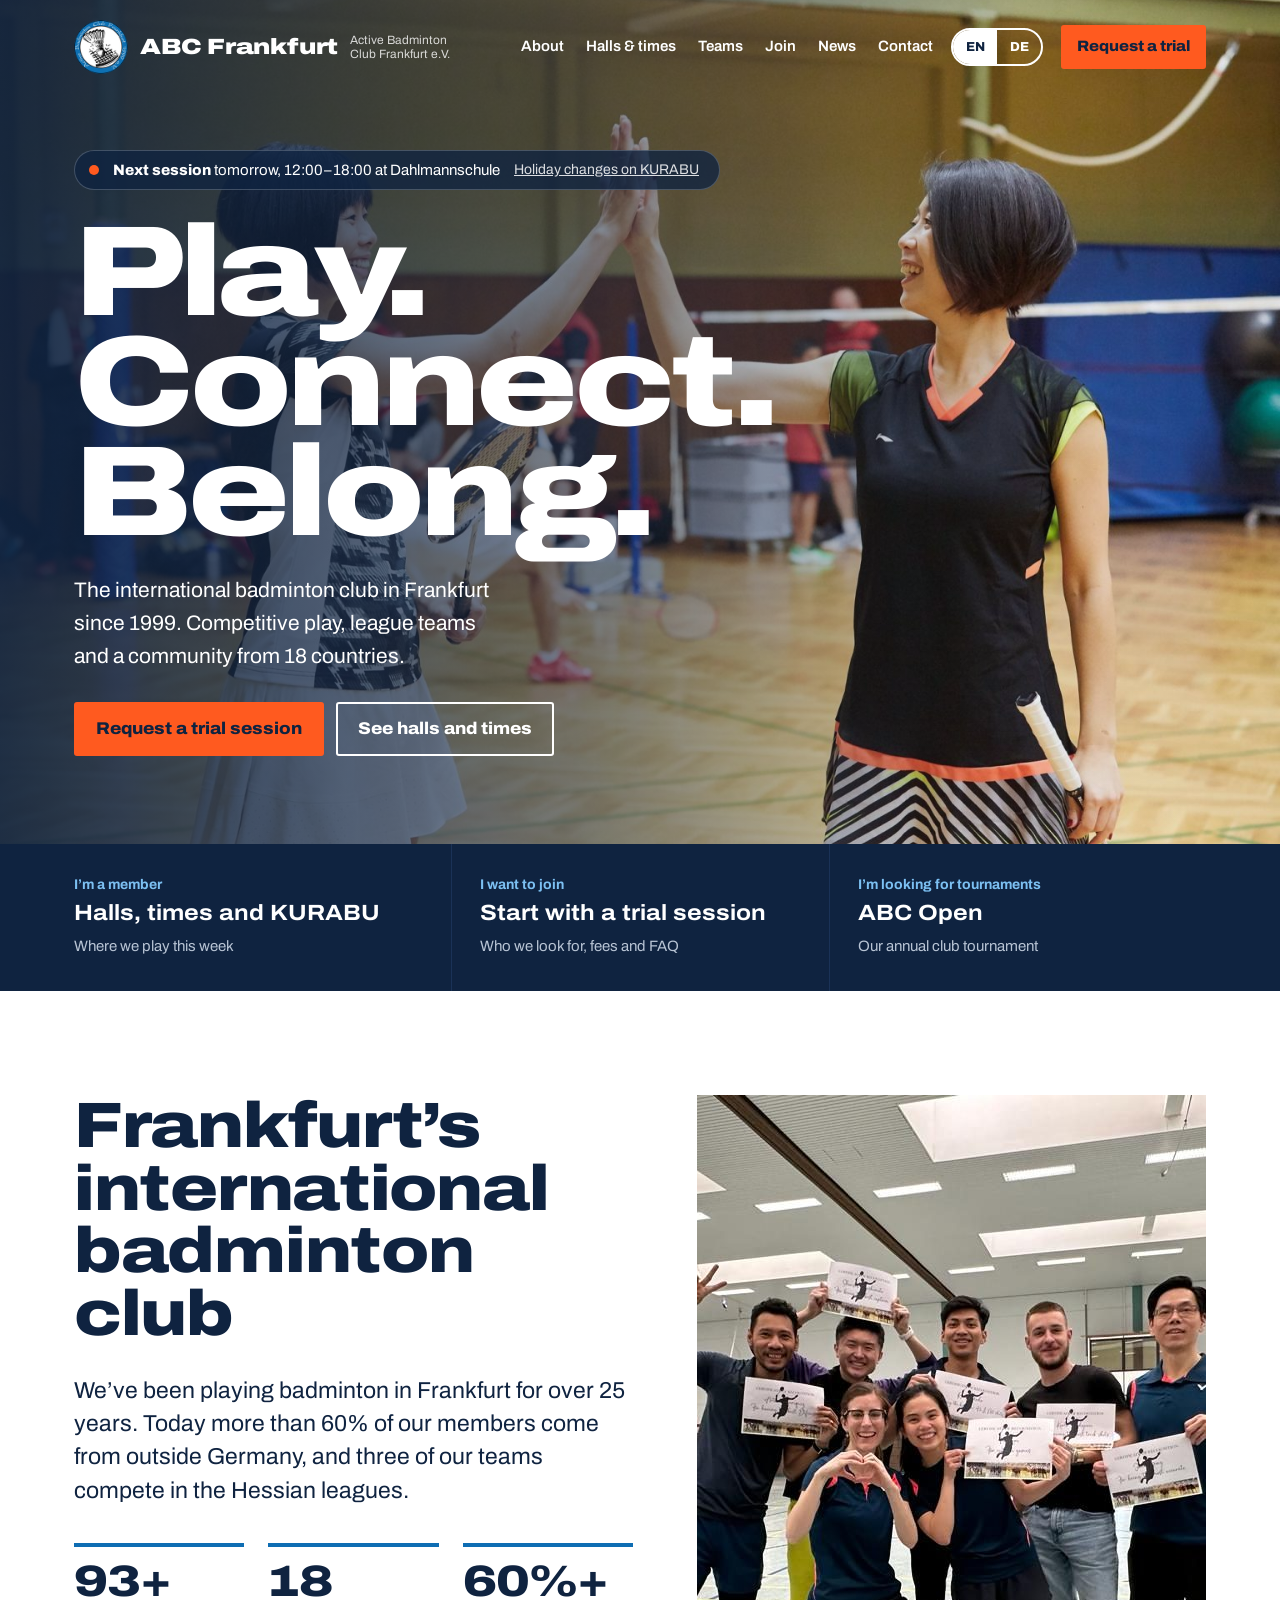
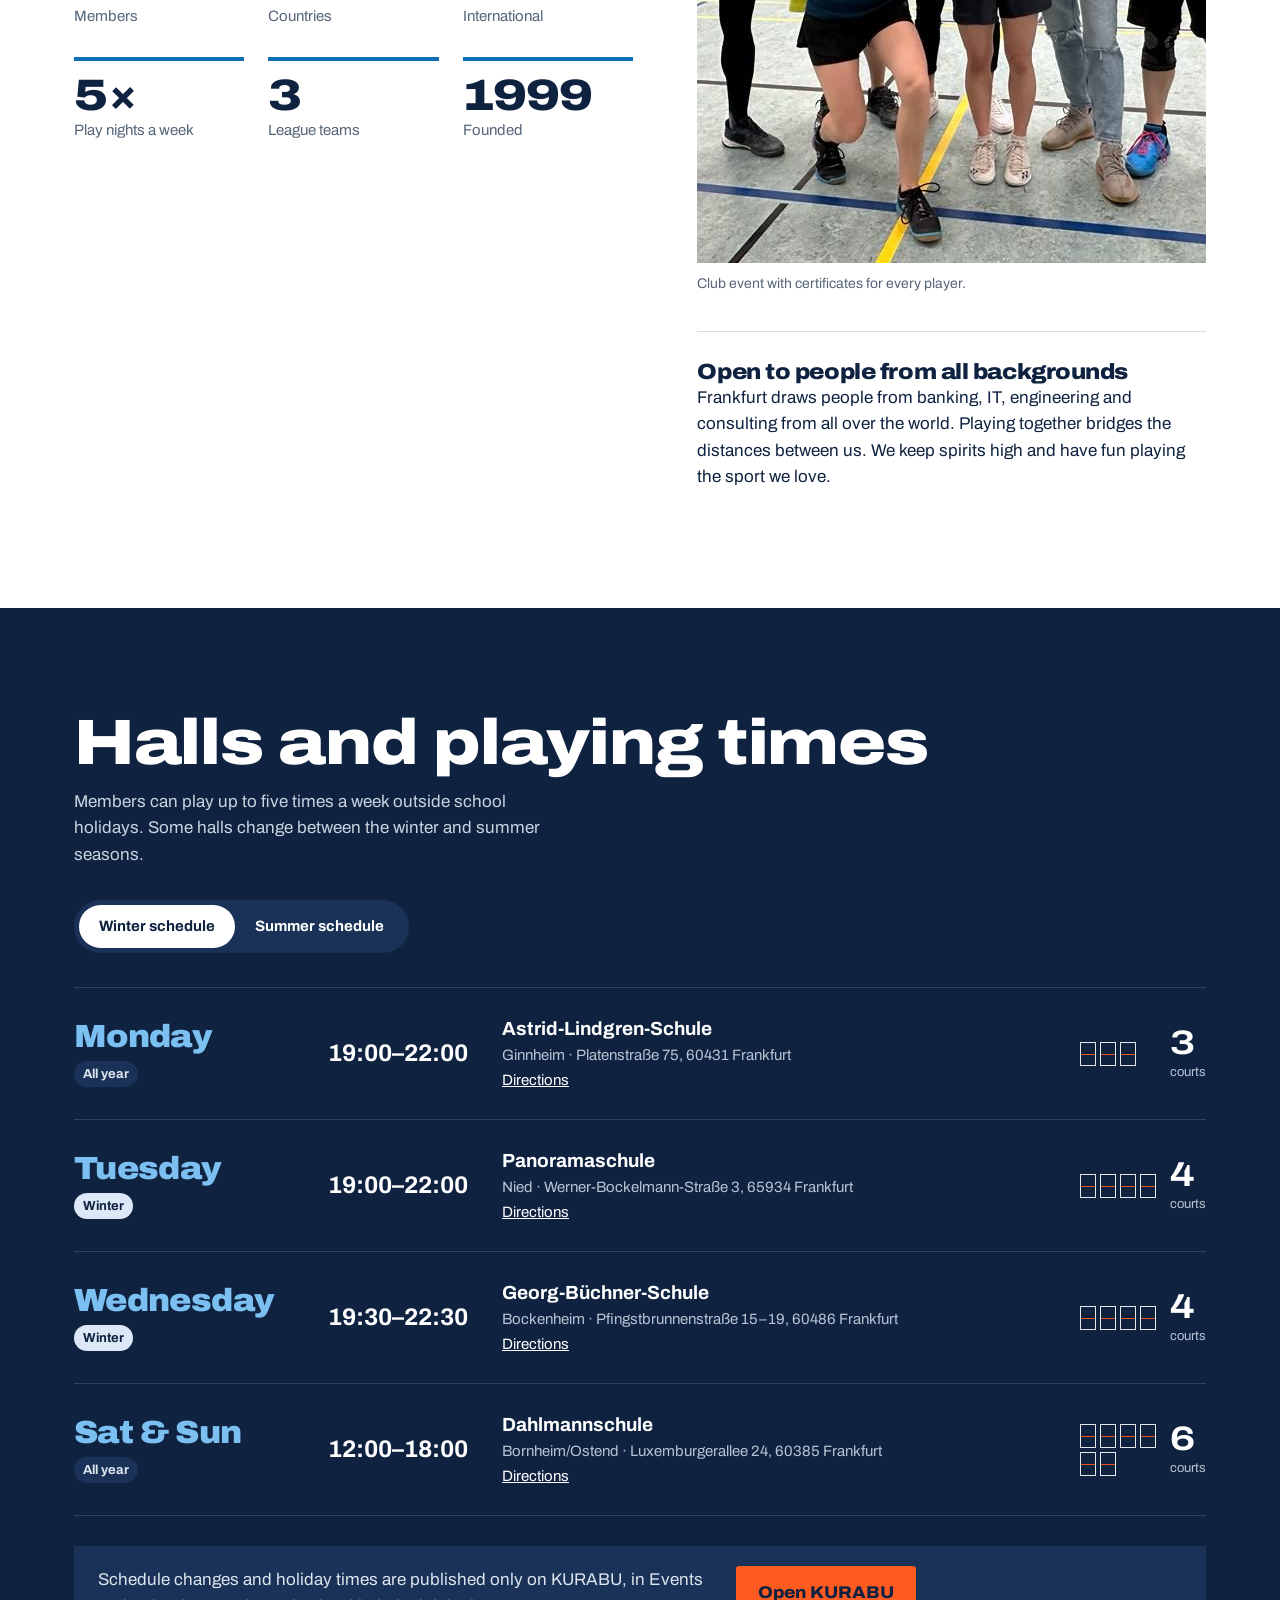
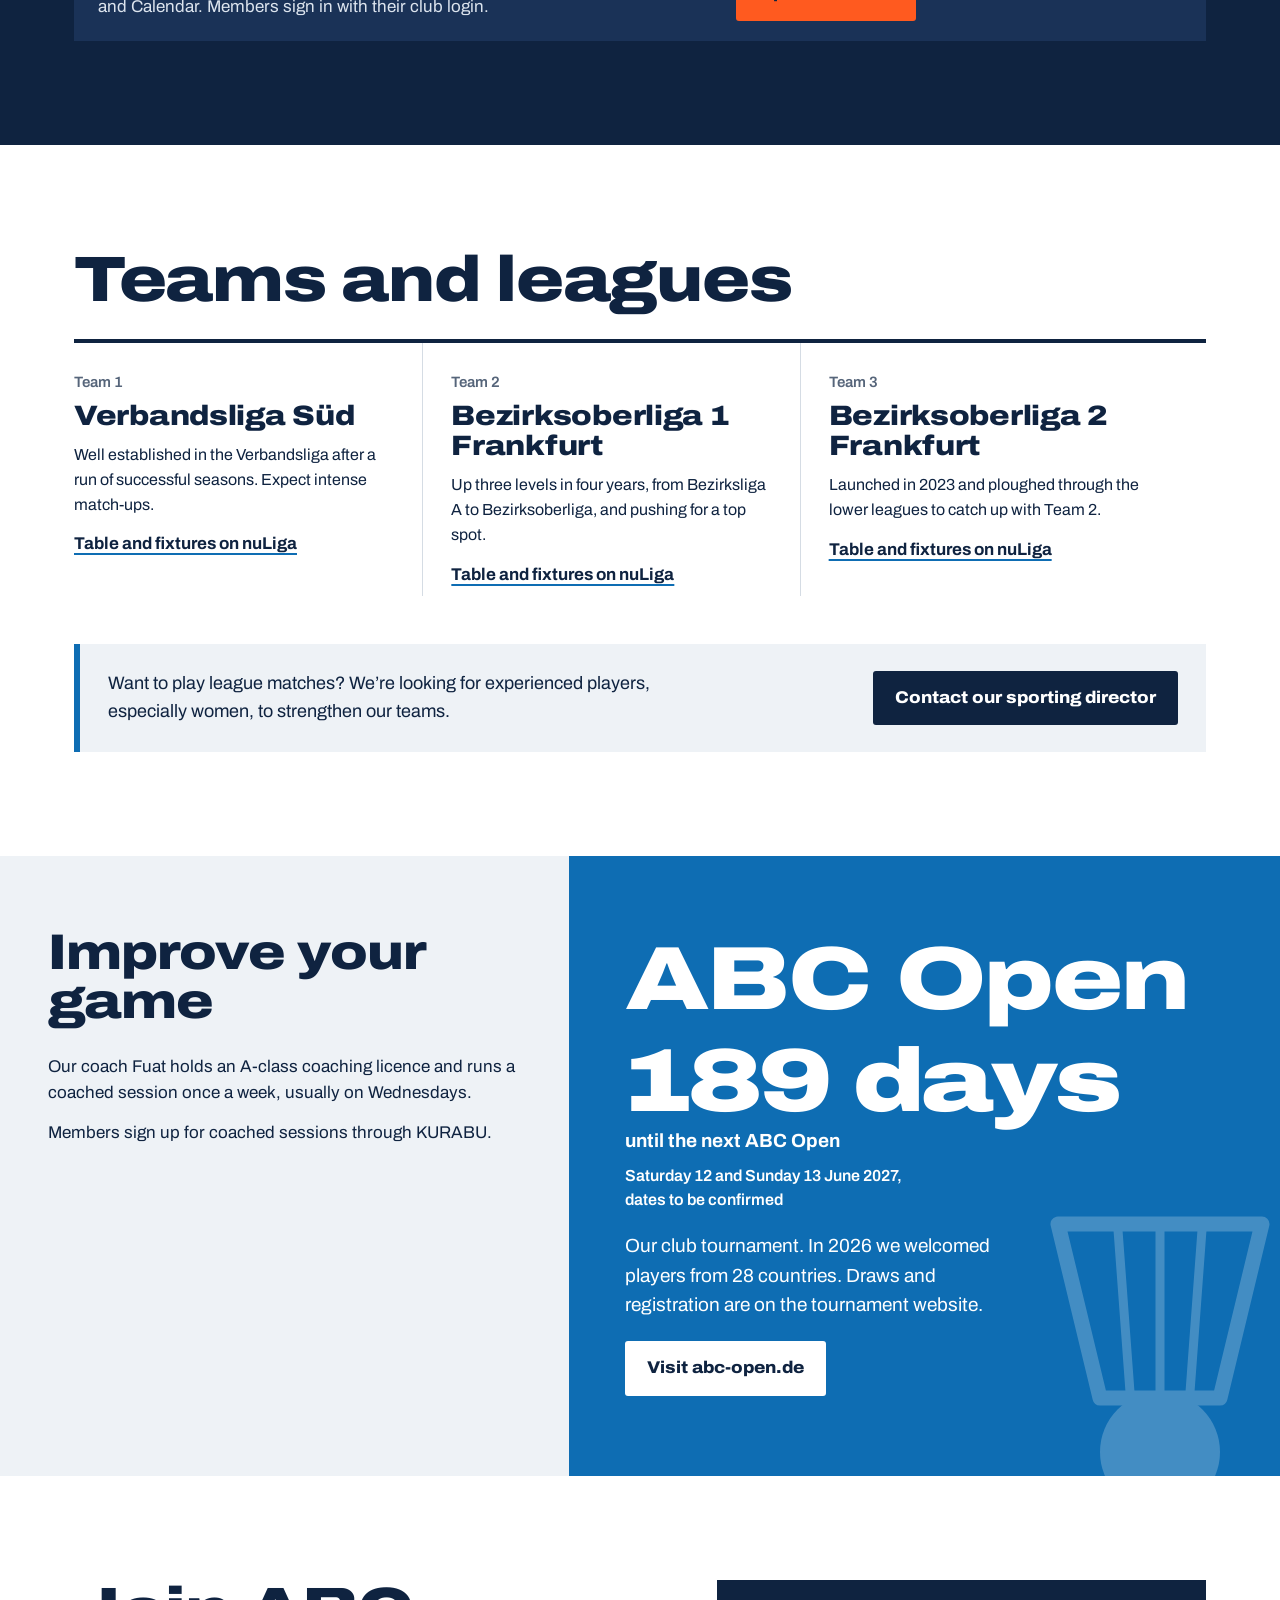
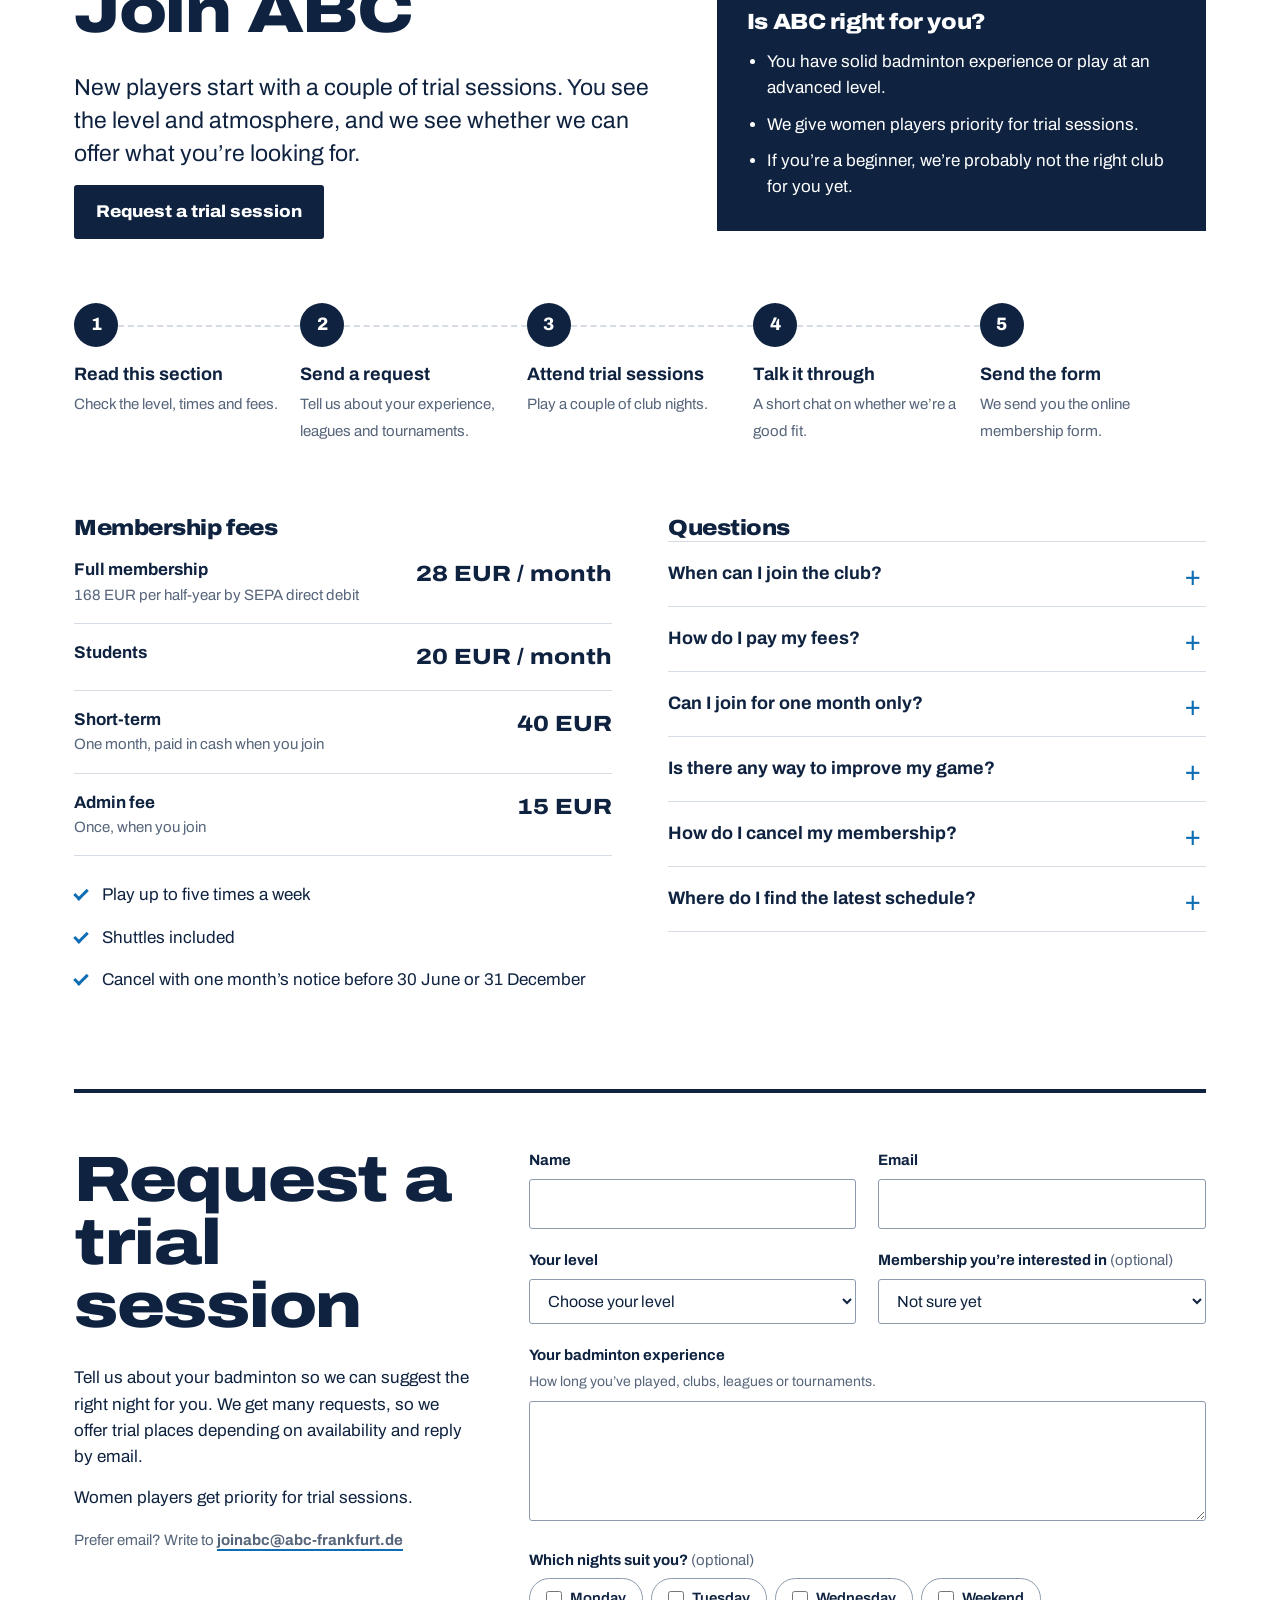
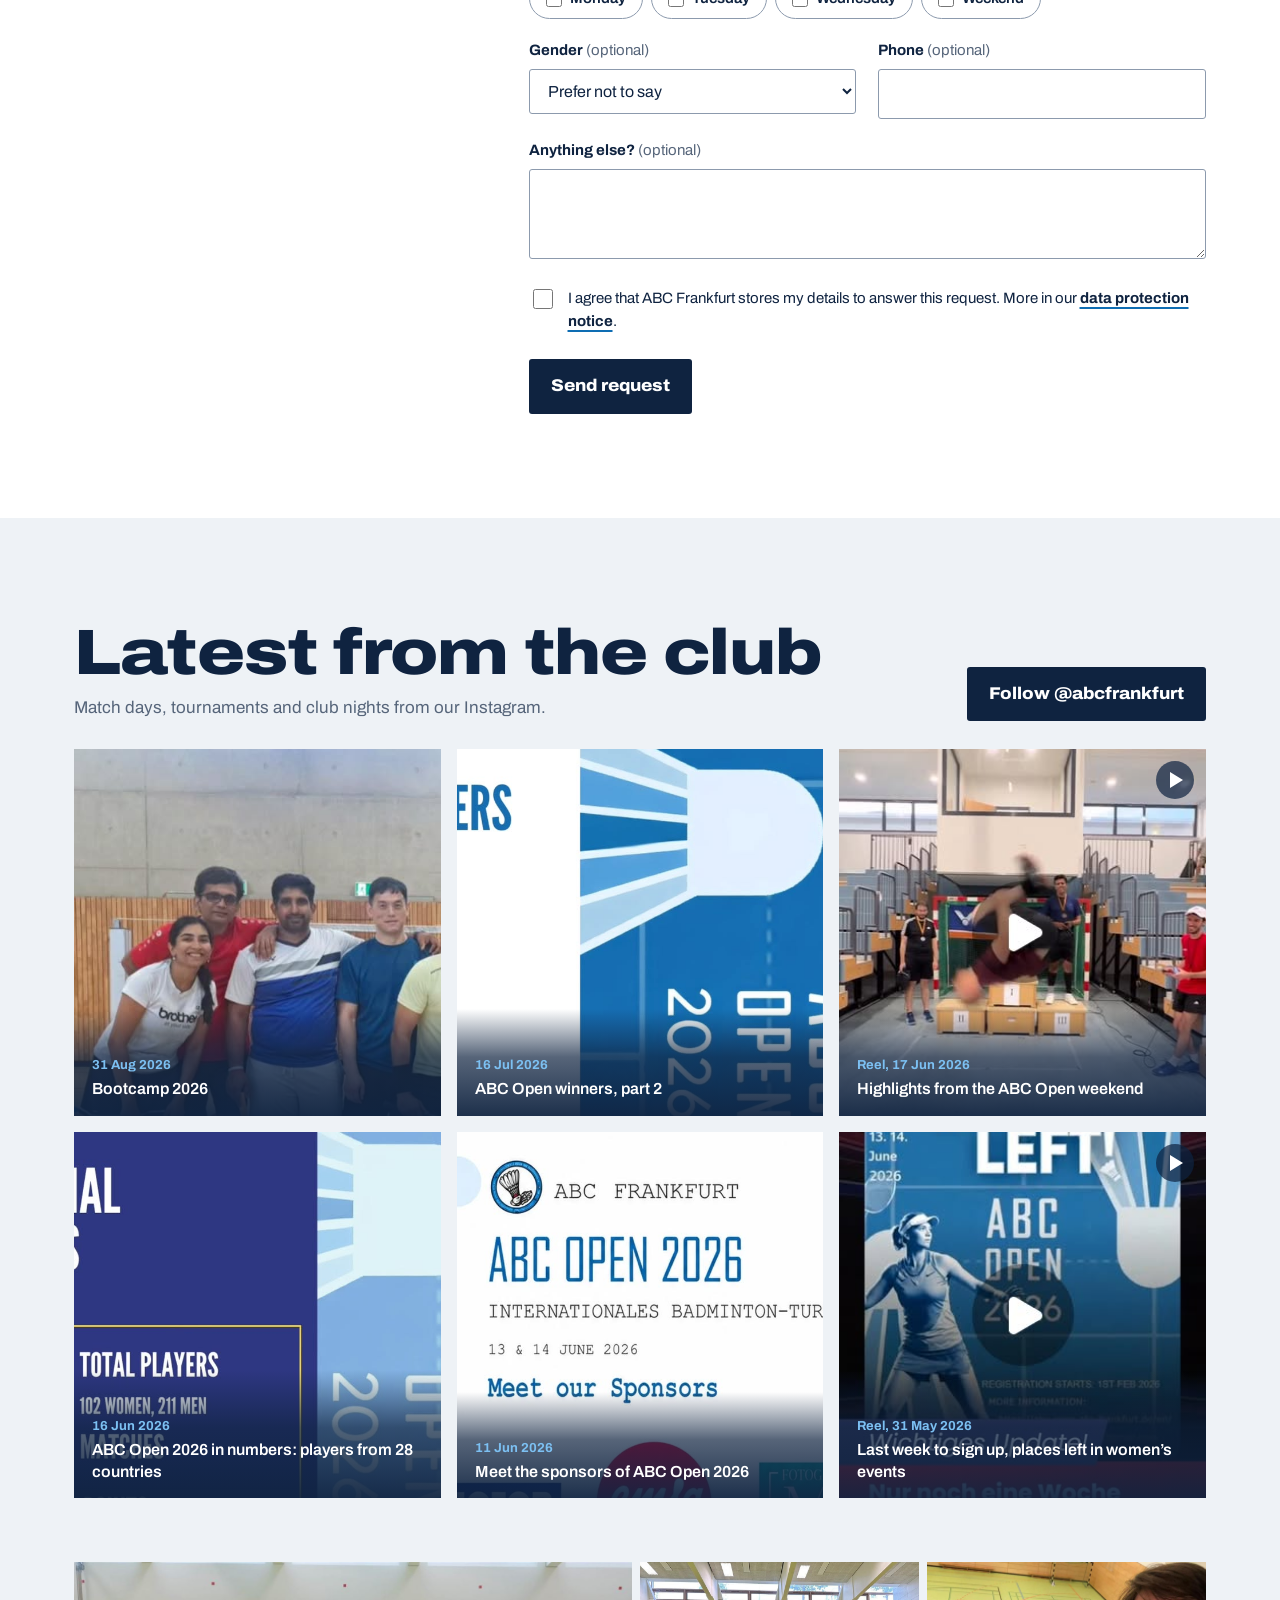
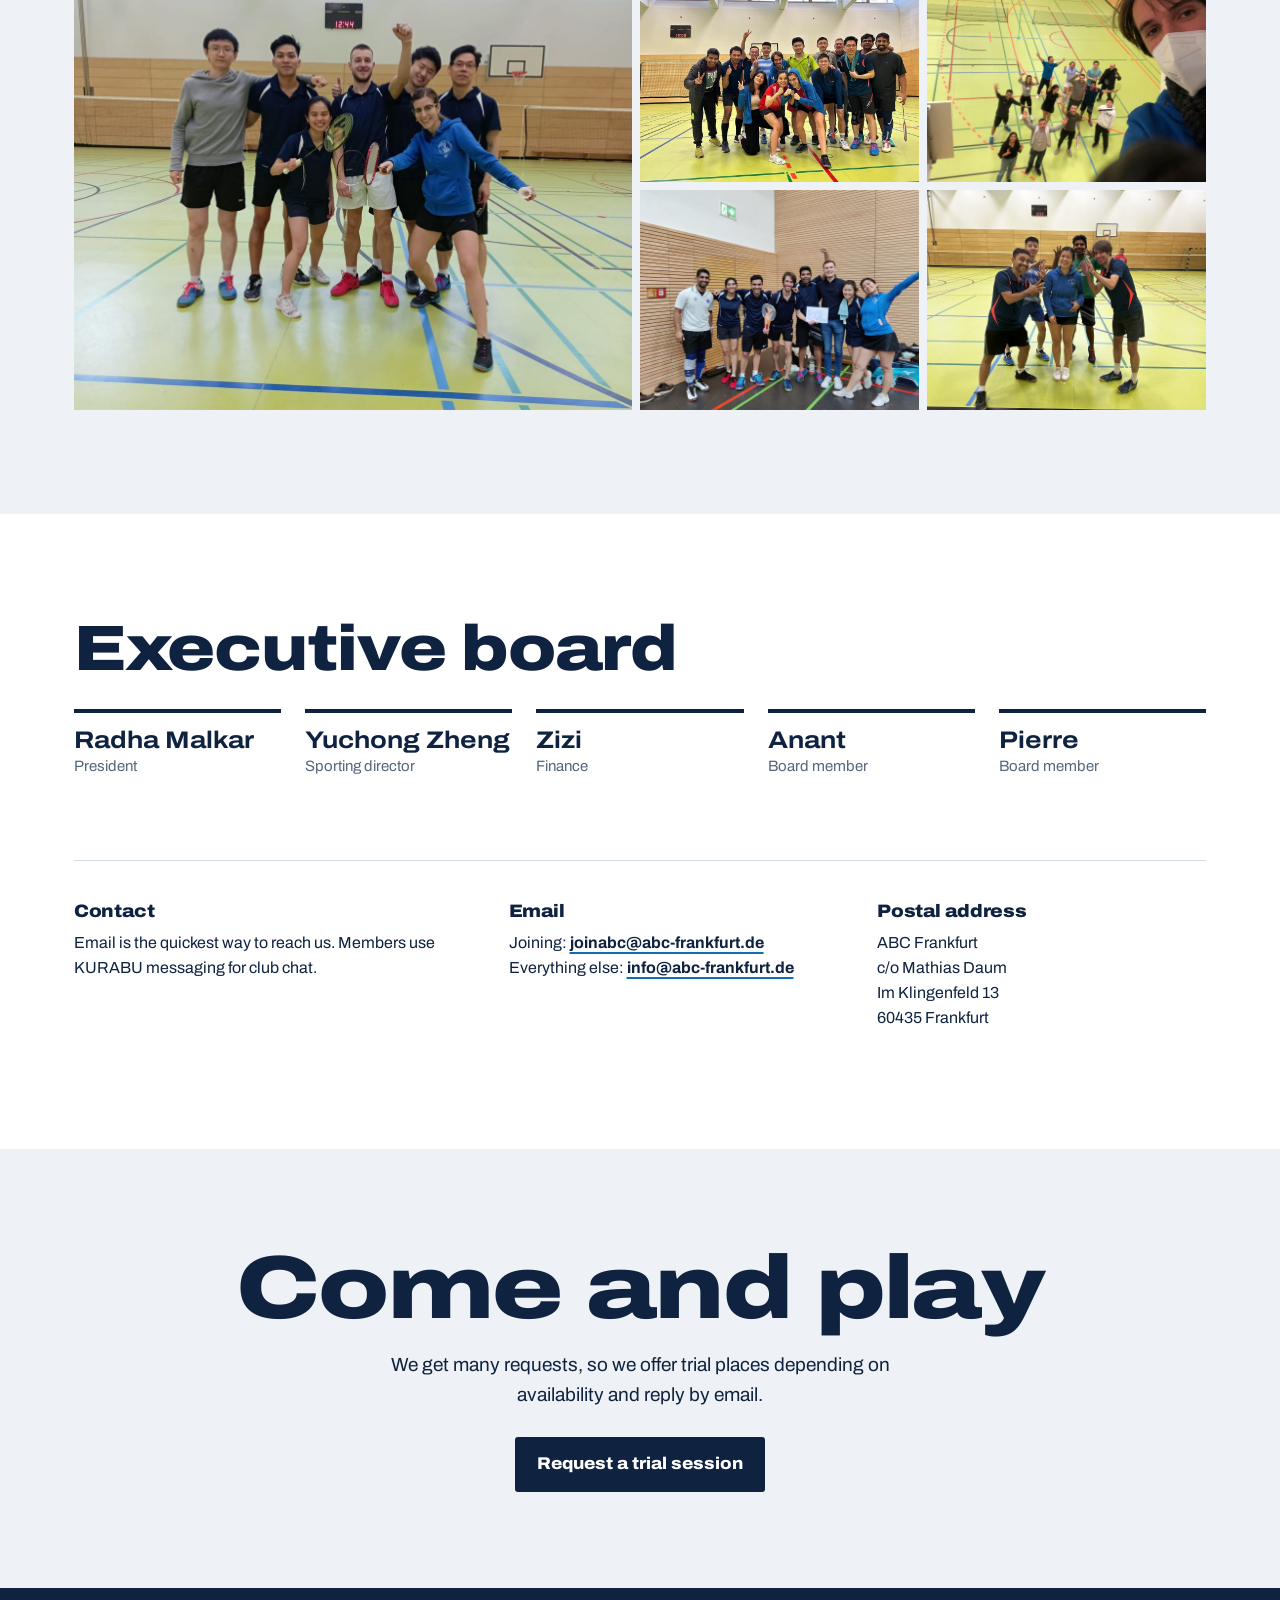
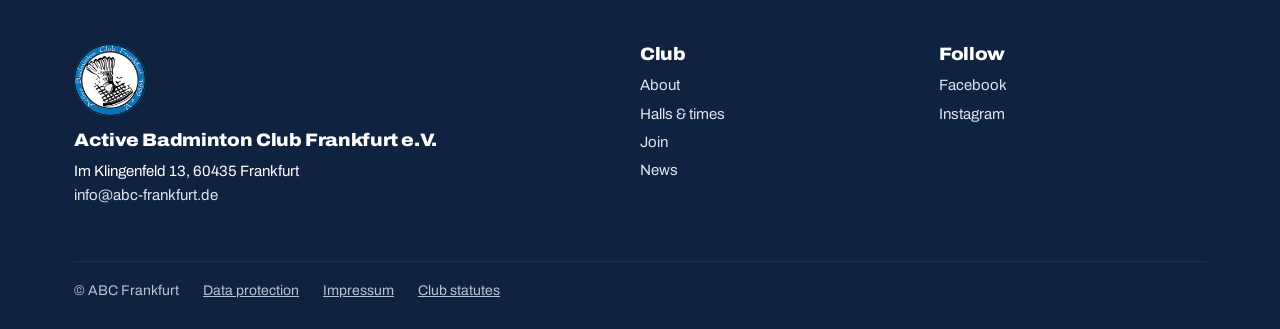
==== site/index.html @ 3655b78b "Add files via upload" ====
<!doctype html>
<html lang="en" data-lang="en">
<head>
<meta charset="utf-8">
<meta name="viewport" content="width=device-width,initial-scale=1">
<title>ABC Frankfurt | International badminton club</title>
<meta name="description" content="ABC Frankfurt is the international badminton club in Frankfurt am Main. Halls and playing times, league teams, trial sessions and membership.">
<link rel="icon" type="image/png" href="img/abc-logo.png">
<link rel="preload" href="fonts/archivo-latin.woff2" as="font" type="font/woff2" crossorigin>
<link rel="stylesheet" href="styles.css">
<script>
/* Set the language before the page draws, so it never flashes in the wrong language */
(function(){var l=null;try{l=new URLSearchParams(location.search).get("lang");}catch(e){}
if(l!=="de"&&l!=="en"){try{l=localStorage.getItem("abc-lang");}catch(e){}}
if(l!=="de"&&l!=="en"){l=(navigator.language||"en").toLowerCase().indexOf("de")===0?"de":"en";}
document.documentElement.setAttribute("data-lang",l);document.documentElement.lang=l;})();
</script>
</head>
<body>
<a class="skip" href="#main"><span class="l-en">Skip to content</span><span class="l-de">Zum Inhalt springen</span></a>

<header class="top">
  <div class="wrap">
    <a class="brand" href="#top"><img src="img/abc-logo.png" alt="" width="54" height="54"><b>ABC Frankfurt</b><span>Active Badminton Club Frankfurt e.V.</span></a>
    <div class="head-right">
      <nav class="menu" aria-label="Main" data-aria-de="Hauptmenü">
        <a href="#about"><span class="l-en">About</span><span class="l-de">Über uns</span></a>
        <a href="#times"><span class="l-en">Halls &amp; times</span><span class="l-de">Hallen &amp; Zeiten</span></a>
        <a href="#teams"><span class="l-en">Teams</span><span class="l-de">Mannschaften</span></a>
        <a href="#join"><span class="l-en">Join</span><span class="l-de">Mitmachen</span></a>
        <a href="#news"><span class="l-en">News</span><span class="l-de">Neuigkeiten</span></a>
        <a href="#contact"><span class="l-en">Contact</span><span class="l-de">Kontakt</span></a>
      </nav>
      <div class="lang-switch" role="group" aria-label="Language" data-aria-de="Sprache">
        <button type="button" class="lang-btn" data-set="en" aria-pressed="true" lang="en">EN</button>
        <button type="button" class="lang-btn" data-set="de" aria-pressed="false" lang="de">DE</button>
      </div>
      <a class="btn" href="#trial"><span class="l-en">Request a trial</span><span class="l-de">Probetraining</span></a>
    </div>
  </div>
</header>

<main id="main">
<section class="hero" id="top">
  <img src="img/hero-high-five.jpg" alt="Two ABC players high-fiving on court" data-alt-de="Zwei ABC-Spielerinnen klatschen sich auf dem Feld ab" width="1536" height="1024">
  <div class="wrap">
    <div class="tonight" id="tonight" hidden></div>
    <h1><span class="l-en"><span>Play.</span><span>Connect.</span><span>Belong.</span></span><span class="l-de"><span>Spielen.</span><span>Verbinden.</span><span>Dazugehören.</span></span></h1>
    <p><span class="l-en">The international badminton club in Frankfurt since 1999. Competitive play, league teams and a community from 18 countries.</span><span class="l-de">Der internationale Badmintonverein in Frankfurt seit 1999. Ehrgeiziges Spiel, Ligamannschaften und eine Gemeinschaft aus 18 Ländern.</span></p>
    <div class="ctas">
      <a class="btn" href="#trial"><span class="l-en">Request a trial session</span><span class="l-de">Probetraining anfragen</span></a>
      <a class="btn line" href="#times"><span class="l-en">See halls and times</span><span class="l-de">Hallen und Zeiten ansehen</span></a>
    </div>
  </div>
</section>

<nav class="routes" aria-label="Quick links" data-aria-de="Schnellzugriff">
  <div class="wrap">
    <a href="#times"><small><span class="l-en">I’m a member</span><span class="l-de">Ich bin Mitglied</span></small><strong><span class="l-en">Halls, times and KURABU</span><span class="l-de">Hallen, Zeiten und KURABU</span></strong><span><span class="l-en">Where we play this week</span><span class="l-de">Wo wir diese Woche spielen</span></span></a>
    <a href="#join"><small><span class="l-en">I want to join</span><span class="l-de">Ich möchte mitspielen</span></small><strong><span class="l-en">Start with a trial session</span><span class="l-de">Mit einem Probetraining starten</span></strong><span><span class="l-en">Who we look for, fees and FAQ</span><span class="l-de">Wen wir suchen, Beiträge und FAQ</span></span></a>
    <a href="#open"><small><span class="l-en">I’m looking for tournaments</span><span class="l-de">Ich suche Turniere</span></small><strong>ABC Open</strong><span><span class="l-en">Our annual club tournament</span><span class="l-de">Unser jährliches Vereinsturnier</span></span></a>
  </div>
</nav>

<section class="sec" id="about">
  <div class="wrap about">
    <div>
      <h2><span class="l-en">Frankfurt’s international badminton club</span><span class="l-de">Frankfurts internationaler Badmintonverein</span></h2>
      <p class="lead"><span class="l-en">We’ve been playing badminton in Frankfurt for over 25 years. Today more than 60% of our members come from outside Germany, and three of our teams compete in the Hessian leagues.</span><span class="l-de">Wir spielen seit über 25 Jahren Badminton in Frankfurt. Heute kommen mehr als 60 % unserer Mitglieder aus dem Ausland, und drei unserer Mannschaften spielen in den hessischen Ligen.</span></p>
      <div class="stats">
        <div><strong>93+</strong><span><span class="l-en">Members</span><span class="l-de">Mitglieder</span></span></div>
        <div><strong>18</strong><span><span class="l-en">Countries</span><span class="l-de">Länder</span></span></div>
        <div><strong>60%+</strong><span><span class="l-en">International</span><span class="l-de">International</span></span></div>
        <div><strong>5×</strong><span><span class="l-en">Play nights a week</span><span class="l-de">Spielabende pro Woche</span></span></div>
        <div><strong>3</strong><span><span class="l-en">League teams</span><span class="l-de">Ligamannschaften</span></span></div>
        <div><strong>1999</strong><span><span class="l-en">Founded</span><span class="l-de">Gegründet</span></span></div>
      </div>
    </div>
    <div>
      <figure><img src="img/club-event.jpg" alt="ABC members holding certificates after a club event" data-alt-de="ABC-Mitglieder mit Urkunden nach einer Vereinsveranstaltung" width="1024" height="768" loading="lazy"><figcaption><span class="l-en">Club event with certificates for every player.</span><span class="l-de">Vereinsevent mit Urkunden für alle.</span></figcaption></figure>
      <div class="values">
        <h3><span class="l-en">Open to people from all backgrounds</span><span class="l-de">Offen für Menschen jeder Herkunft</span></h3>
        <p><span class="l-en">Frankfurt draws people from banking, IT, engineering and consulting from all over the world. Playing together bridges the distances between us. We keep spirits high and have fun playing the sport we love.</span><span class="l-de">Frankfurt zieht Menschen aus Banken, IT, Ingenieurwesen und Beratung aus aller Welt an. Gemeinsames Spielen überbrückt die Distanzen zwischen uns. Bei uns stehen gute Laune und der Spaß an unserem Sport im Mittelpunkt.</span></p>
      </div>
    </div>
  </div>
</section>

<section class="sec board" id="times">
  <div class="wrap">
    <div class="board-intro">
      <div>
        <h2><span class="l-en">Halls and playing times</span><span class="l-de">Hallen und Trainingszeiten</span></h2>
        <p><span class="l-en">Members can play up to five times a week outside school holidays. Some halls change between the winter and summer seasons.</span><span class="l-de">Mitglieder können außerhalb der Schulferien bis zu fünfmal pro Woche spielen. Einige Hallen wechseln zwischen Winter- und Sommersaison.</span></p>
      </div>
      <div class="toggle" role="group" aria-label="Season" data-aria-de="Saison">
        <button type="button" data-season="winter" aria-pressed="true"><span class="l-en">Winter schedule</span><span class="l-de">Winterplan</span></button>
        <button type="button" data-season="summer" aria-pressed="false"><span class="l-en">Summer schedule</span><span class="l-de">Sommerplan</span></button>
      </div>
    </div>
    <ul class="fx">
      <li data-when="all" data-days="1"><div><div class="day"><span class="l-en">Monday</span><span class="l-de">Montag</span></div><span class="season"><span class="l-en">All year</span><span class="l-de">Ganzjährig</span></span></div><div class="time">19:00–22:00</div>
        <div class="hall"><strong>Astrid-Lindgren-Schule</strong><span>Ginnheim · Platenstraße 75, 60431 Frankfurt</span><a href="https://www.google.com/maps/search/?api=1&amp;query=Platenstra%C3%9Fe+75,+60431+Frankfurt"><span class="l-en">Directions</span><span class="l-de">Route</span></a></div>
        <div class="courts" data-courts="3"><div><b>3</b><small><span class="l-en">courts</span><span class="l-de">Felder</span></small></div></div></li>
      <li data-when="winter" data-days="2"><div><div class="day"><span class="l-en">Tuesday</span><span class="l-de">Dienstag</span></div><span class="season w"><span class="l-en">Winter</span><span class="l-de">Winter</span></span></div><div class="time">19:00–22:00</div>
        <div class="hall"><strong>Panoramaschule</strong><span>Nied · Werner-Bockelmann-Straße 3, 65934 Frankfurt</span><a href="https://www.google.com/maps/search/?api=1&amp;query=Werner-Bockelmann-Stra%C3%9Fe+3,+65934+Frankfurt"><span class="l-en">Directions</span><span class="l-de">Route</span></a></div>
        <div class="courts" data-courts="4"><div><b>4</b><small><span class="l-en">courts</span><span class="l-de">Felder</span></small></div></div></li>
      <li data-when="summer" data-days="2"><div><div class="day"><span class="l-en">Tuesday</span><span class="l-de">Dienstag</span></div><span class="season s"><span class="l-en">Summer</span><span class="l-de">Sommer</span></span></div><div class="time">19:00–23:00</div>
        <div class="hall"><strong>Viktoria-Luise-Schule</strong><span>Bockenheim · Leonardo-da-Vinci-Allee 11, 60486 Frankfurt</span><a href="https://www.google.com/maps/search/?api=1&amp;query=Leonardo-da-Vinci-Allee+11,+60486+Frankfurt"><span class="l-en">Directions</span><span class="l-de">Route</span></a></div>
        <div class="courts" data-courts="6"><div><b>6</b><small><span class="l-en">courts</span><span class="l-de">Felder</span></small></div></div></li>
      <li data-when="winter" data-days="3"><div><div class="day"><span class="l-en">Wednesday</span><span class="l-de">Mittwoch</span></div><span class="season w"><span class="l-en">Winter</span><span class="l-de">Winter</span></span></div><div class="time">19:30–22:30</div>
        <div class="hall"><strong>Georg-Büchner-Schule</strong><span>Bockenheim · Pfingstbrunnenstraße 15–19, 60486 Frankfurt</span><a href="https://www.google.com/maps/search/?api=1&amp;query=Pfingstbrunnenstra%C3%9Fe+15,+60486+Frankfurt"><span class="l-en">Directions</span><span class="l-de">Route</span></a></div>
        <div class="courts" data-courts="4"><div><b>4</b><small><span class="l-en">courts</span><span class="l-de">Felder</span></small></div></div></li>
      <li data-when="summer" data-days="3"><div><div class="day"><span class="l-en">Wednesday</span><span class="l-de">Mittwoch</span></div><span class="season s"><span class="l-en">Summer</span><span class="l-de">Sommer</span></span></div><div class="time">19:00–22:00</div>
        <div class="hall"><strong>Valentin-Senger-Schule</strong><span>Bornheim · Valentin-Senger-Straße 9, 60389 Frankfurt</span><a href="https://www.google.com/maps/search/?api=1&amp;query=Valentin-Senger-Stra%C3%9Fe+9,+60389+Frankfurt"><span class="l-en">Directions</span><span class="l-de">Route</span></a></div>
        <div class="courts" data-courts="8"><div><b>8</b><small><span class="l-en">courts</span><span class="l-de">Felder</span></small></div></div></li>
      <li data-when="all" data-days="6,0"><div><div class="day"><span class="l-en">Sat &amp; Sun</span><span class="l-de">Sa &amp; So</span></div><span class="season"><span class="l-en">All year</span><span class="l-de">Ganzjährig</span></span></div><div class="time">12:00–18:00</div>
        <div class="hall"><strong>Dahlmannschule</strong><span>Bornheim/Ostend · Luxemburgerallee 24, 60385 Frankfurt</span><a href="https://www.google.com/maps/search/?api=1&amp;query=Luxemburgerallee+24,+60385+Frankfurt"><span class="l-en">Directions</span><span class="l-de">Route</span></a></div>
        <div class="courts" data-courts="6"><div><b>6</b><small><span class="l-en">courts</span><span class="l-de">Felder</span></small></div></div></li>
    </ul>
    <div class="kurabu"><p><span class="l-en">Schedule changes and holiday times are published only on KURABU, in Events and Calendar. Members sign in with their club login.</span><span class="l-de">Planänderungen und Ferienzeiten veröffentlichen wir nur in KURABU unter Events und Kalender. Mitglieder melden sich mit ihrem Vereinslogin an.</span></p><a class="btn" href="https://abc-frankfurt.kurabu.com/"><span class="l-en">Open KURABU</span><span class="l-de">KURABU öffnen</span></a></div>
  </div>
</section>

<section class="sec" id="teams">
  <div class="wrap">
    <h2><span class="l-en">Teams and leagues</span><span class="l-de">Mannschaften und Ligen</span></h2>
    <div class="teams">
      <article class="team"><div class="no"><span class="l-en">Team 1</span><span class="l-de">1. Mannschaft</span></div><p class="league">Verbandsliga Süd</p>
        <p><span class="l-en">Well established in the Verbandsliga after a run of successful seasons. Expect intense match-ups.</span><span class="l-de">Nach mehreren erfolgreichen Spielzeiten fest in der Verbandsliga etabliert. Es warten spannende Duelle.</span></p>
        <a class="link" href="https://hbv-badminton.liga.nu/cgi-bin/WebObjects/nuLigaBADDE.woa/wa/groupPage?championship=HBV+26%2F27&amp;group=40362"><span class="l-en">Table and fixtures on nuLiga</span><span class="l-de">Tabelle und Spielplan auf nuLiga</span></a></article>
      <article class="team"><div class="no"><span class="l-en">Team 2</span><span class="l-de">2. Mannschaft</span></div><p class="league">Bezirksoberliga 1 Frankfurt</p>
        <p><span class="l-en">Up three levels in four years, from Bezirksliga A to Bezirksoberliga, and pushing for a top spot.</span><span class="l-de">In vier Jahren drei Ligen aufgestiegen, von der Bezirksliga A in die Bezirksoberliga, und auf dem Weg nach oben.</span></p>
        <a class="link" href="https://hbv-badminton.liga.nu/cgi-bin/WebObjects/nuLigaBADDE.woa/wa/groupPage?championship=Frankfurt+26%2F27&amp;group=40355"><span class="l-en">Table and fixtures on nuLiga</span><span class="l-de">Tabelle und Spielplan auf nuLiga</span></a></article>
      <article class="team"><div class="no"><span class="l-en">Team 3</span><span class="l-de">3. Mannschaft</span></div><p class="league">Bezirksoberliga 2 Frankfurt</p>
        <p><span class="l-en">Launched in 2023 and ploughed through the lower leagues to catch up with Team 2.</span><span class="l-de">2023 gegründet und durch die unteren Ligen direkt zur 2. Mannschaft aufgeschlossen.</span></p>
        <a class="link" href="https://hbv-badminton.liga.nu/cgi-bin/WebObjects/nuLigaBADDE.woa/wa/groupPage?championship=Frankfurt+26%2F27&amp;group=40356"><span class="l-en">Table and fixtures on nuLiga</span><span class="l-de">Tabelle und Spielplan auf nuLiga</span></a></article>
    </div>
    <div class="recruit"><p><span class="l-en">Want to play league matches? We’re looking for experienced players, especially women, to strengthen our teams.</span><span class="l-de">Lust auf Ligaspiele? Wir suchen erfahrene Spielerinnen und Spieler, besonders Frauen, für unsere Mannschaften.</span></p><a class="btn navy" href="mailto:info@abc-frankfurt.de?subject=League%20teams"><span class="l-en">Contact our sporting director</span><span class="l-de">Sportliche Leitung kontaktieren</span></a></div>
  </div>
</section>

<section class="duo" id="open">
  <div class="coach">
    <h2><span class="l-en">Improve your game</span><span class="l-de">Besser werden</span></h2>
    <p><span class="l-en">Our coach Fuat holds an A-class coaching licence and runs a coached session once a week, usually on Wednesdays.</span><span class="l-de">Unser Trainer Fuat hat eine A-Lizenz und leitet einmal pro Woche ein Training, meistens mittwochs.</span></p>
    <p><span class="l-en">Members sign up for coached sessions through KURABU.</span><span class="l-de">Mitglieder melden sich über KURABU zum Training an.</span></p>
  </div>
  <div class="open">
    <svg class="shuttle" viewBox="0 0 100 110" aria-hidden="true"><path d="M30 64 16 6h68L70 64z" fill="none" stroke="#fff" stroke-width="5" stroke-linejoin="round"/><path d="M40 62 36 8M60 62l4-54M50 62V6" stroke="#fff" stroke-width="3"/><circle cx="50" cy="82" r="20" fill="#fff"/></svg>
    <h2>ABC Open</h2>
    <div class="cd" id="open-count" data-start="2027-06-12" data-end="2027-06-13">
      <p class="cd-line" id="cd-line"><span class="l-en">Next ABC Open: 12–13 June 2027</span><span class="l-de">Nächstes ABC Open: 12.–13. Juni 2027</span></p>
      <p class="cd-date" id="cd-date"><span class="l-en">Saturday 12 and Sunday 13 June 2027, dates to be confirmed</span><span class="l-de">Samstag, 12., und Sonntag, 13. Juni 2027, Termin noch nicht bestätigt</span></p>
    </div>
    <p><span class="l-en">Our club tournament. In 2026 we welcomed players from 28 countries. Draws and registration are on the tournament website.</span><span class="l-de">Unser Vereinsturnier. 2026 waren Spielerinnen und Spieler aus 28 Ländern dabei. Auslosung und Anmeldung findest du auf der Turnierwebsite.</span></p>
    <a class="btn navy" href="http://abc-open.de/"><span class="l-en">Visit abc-open.de</span><span class="l-de">Zu abc-open.de</span></a>
  </div>
</section>

<section class="sec" id="join">
  <div class="wrap">
    <div class="join-head">
      <div>
        <h2><span class="l-en">Join ABC</span><span class="l-de">Mitglied werden</span></h2>
        <p class="lead"><span class="l-en">New players start with a couple of trial sessions. You see the level and atmosphere, and we see whether we can offer what you’re looking for.</span><span class="l-de">Neue Spielerinnen und Spieler starten mit ein paar Probetrainings. Du lernst Niveau und Atmosphäre kennen, und wir sehen, ob wir dir bieten können, was du suchst.</span></p>
        <a class="btn navy" href="#trial"><span class="l-en">Request a trial session</span><span class="l-de">Probetraining anfragen</span></a>
      </div>
      <aside class="fit">
        <h3><span class="l-en">Is ABC right for you?</span><span class="l-de">Passt ABC zu dir?</span></h3>
        <ul>
          <li><span class="l-en">You have solid badminton experience or play at an advanced level.</span><span class="l-de">Du hast solide Badminton-Erfahrung oder spielst auf fortgeschrittenem Niveau.</span></li>
          <li><span class="l-en">We give women players priority for trial sessions.</span><span class="l-de">Spielerinnen bekommen bei Probetrainings Vorrang.</span></li>
          <li><span class="l-en">If you’re a beginner, we’re probably not the right club for you yet.</span><span class="l-de">Für Anfängerinnen und Anfänger sind wir wahrscheinlich noch nicht der richtige Verein.</span></li>
        </ul>
      </aside>
    </div>

    <ol class="steps" aria-label="How to join" data-aria-de="So wirst du Mitglied">
      <li><strong><span class="l-en">Read this section</span><span class="l-de">Diesen Abschnitt lesen</span></strong><span><span class="l-en">Check the level, times and fees.</span><span class="l-de">Niveau, Zeiten und Beiträge prüfen.</span></span></li>
      <li><strong><span class="l-en">Send a request</span><span class="l-de">Anfrage senden</span></strong><span><span class="l-en">Tell us about your experience, leagues and tournaments.</span><span class="l-de">Erzähl uns von deiner Erfahrung, Ligen und Turnieren.</span></span></li>
      <li><strong><span class="l-en">Attend trial sessions</span><span class="l-de">Probetrainings besuchen</span></strong><span><span class="l-en">Play a couple of club nights.</span><span class="l-de">Ein paar Vereinsabende mitspielen.</span></span></li>
      <li><strong><span class="l-en">Talk it through</span><span class="l-de">Kurzes Gespräch</span></strong><span><span class="l-en">A short chat on whether we’re a good fit.</span><span class="l-de">Wir besprechen, ob wir zusammenpassen.</span></span></li>
      <li><strong><span class="l-en">Send the form</span><span class="l-de">Formular senden</span></strong><span><span class="l-en">We send you the online membership form.</span><span class="l-de">Wir schicken dir den Online-Mitgliedsantrag.</span></span></li>
    </ol>

    <div class="fees">
      <div>
        <h3><span class="l-en">Membership fees</span><span class="l-de">Mitgliedsbeiträge</span></h3>
        <table class="price">
          <tr><th scope="row"><span class="l-en">Full membership</span><span class="l-de">Vollmitgliedschaft</span><span><span class="l-en">168 EUR per half-year by SEPA direct debit</span><span class="l-de">168 EUR pro Halbjahr per SEPA-Lastschrift</span></span></th><td><span class="l-en">28 EUR / month</span><span class="l-de">28 EUR / Monat</span></td></tr>
          <tr><th scope="row"><span class="l-en">Students</span><span class="l-de">Studierende</span></th><td><span class="l-en">20 EUR / month</span><span class="l-de">20 EUR / Monat</span></td></tr>
          <tr><th scope="row"><span class="l-en">Short-term</span><span class="l-de">Kurzzeitmitgliedschaft</span><span><span class="l-en">One month, paid in cash when you join</span><span class="l-de">Ein Monat, bar bei Eintritt zu zahlen</span></span></th><td>40 EUR</td></tr>
          <tr><th scope="row"><span class="l-en">Admin fee</span><span class="l-de">Aufnahmegebühr</span><span><span class="l-en">Once, when you join</span><span class="l-de">Einmalig bei Eintritt</span></span></th><td>15 EUR</td></tr>
        </table>
        <ul class="incl">
          <li><span class="l-en">Play up to five times a week</span><span class="l-de">Bis zu fünfmal pro Woche spielen</span></li>
          <li><span class="l-en">Shuttles included</span><span class="l-de">Bälle inklusive</span></li>
          <li><span class="l-en">Cancel with one month’s notice before 30 June or 31 December</span><span class="l-de">Kündigung mit einem Monat Frist zum 30. Juni oder 31. Dezember</span></li>
        </ul>
      </div>
      <div class="faq">
        <h3><span class="l-en">Questions</span><span class="l-de">Fragen</span></h3>
        <details><summary><span class="l-en">When can I join the club?</span><span class="l-de">Wann kann ich Mitglied werden?</span></summary><p><span class="l-en">Only after attending trial sessions. If we agree we’re a good fit, we send you everything you need to join.</span><span class="l-de">Erst nach deinen Probetrainings. Wenn wir gut zusammenpassen, schicken wir dir alles, was du zum Eintritt brauchst.</span></p></details>
        <details><summary><span class="l-en">How do I pay my fees?</span><span class="l-de">Wie zahle ich meine Beiträge?</span></summary><p><span class="l-en">We collect fees by SEPA direct debit at the start of each half-year, in January and July. For full members that’s 168 EUR per half-year.</span><span class="l-de">Wir ziehen die Beiträge zu Beginn jedes Halbjahres im Januar und Juli per SEPA-Lastschrift ein. Für Vollmitglieder sind das 168 EUR pro Halbjahr.</span></p></details>
        <details><summary><span class="l-en">Can I join for one month only?</span><span class="l-de">Kann ich nur für einen Monat Mitglied werden?</span></summary><p><span class="l-en">Yes. If you’re in Frankfurt for a short time, join as a short-term member for 40 EUR, paid up front, plus the 15 EUR admin fee. You can renew it month by month.</span><span class="l-de">Ja. Wenn du nur kurz in Frankfurt bist, wirst du Kurzzeitmitglied für 40 EUR, im Voraus zu zahlen, plus 15 EUR Aufnahmegebühr. Du kannst monatlich verlängern.</span></p></details>
        <details><summary><span class="l-en">Is there any way to improve my game?</span><span class="l-de">Kann ich mein Spiel verbessern?</span></summary><p><span class="l-en">Yes. Coach Fuat runs a weekly coached session, usually on Wednesdays.</span><span class="l-de">Ja. Trainer Fuat leitet jede Woche ein Training, meistens mittwochs.</span></p></details>
        <details><summary><span class="l-en">How do I cancel my membership?</span><span class="l-de">Wie kündige ich meine Mitgliedschaft?</span></summary><p><span class="l-en">Email us at least one month before the end of a half-year (30 June or 31 December). Short-term memberships end automatically after one month.</span><span class="l-de">Schreib uns mindestens einen Monat vor Ende eines Halbjahres (30. Juni oder 31. Dezember) eine E-Mail. Kurzzeitmitgliedschaften enden automatisch nach einem Monat.</span></p></details>
        <details><summary><span class="l-en">Where do I find the latest schedule?</span><span class="l-de">Wo finde ich den aktuellen Plan?</span></summary><p><span class="l-en">On KURABU, our members’ portal. All schedule and holiday updates are published there.</span><span class="l-de">In KURABU, unserem Mitgliederportal. Dort veröffentlichen wir alle Änderungen und Ferienzeiten.</span></p></details>
      </div>
    </div>

    <div class="trial" id="trial">
      <div class="aside">
        <h2><span class="l-en">Request a trial session</span><span class="l-de">Probetraining anfragen</span></h2>
        <p><span class="l-en">Tell us about your badminton so we can suggest the right night for you. We get many requests, so we offer trial places depending on availability and reply by email.</span><span class="l-de">Erzähl uns von deinem Badminton, damit wir dir den passenden Abend vorschlagen können. Wir erhalten viele Anfragen, vergeben Probetrainings je nach Verfügbarkeit und antworten per E-Mail.</span></p>
        <p><span class="l-en">Women players get priority for trial sessions.</span><span class="l-de">Spielerinnen bekommen bei Probetrainings Vorrang.</span></p>
        <small><span class="l-en">Prefer email? Write to</span><span class="l-de">Lieber per E-Mail? Schreib an</span> <a class="link" href="mailto:joinabc@abc-frankfurt.de">joinabc@abc-frankfurt.de</a></small>
      </div>
      <form class="tf" id="trial-form" novalidate>
        <div>
          <label for="tf-name"><span class="l-en">Name</span><span class="l-de">Name</span></label>
          <input id="tf-name" name="name" type="text" autocomplete="name" required>
          <div class="err" id="tf-name-err"><span class="l-en">Enter your name.</span><span class="l-de">Gib deinen Namen ein.</span></div>
        </div>
        <div>
          <label for="tf-email"><span class="l-en">Email</span><span class="l-de">E-Mail</span></label>
          <input id="tf-email" name="email" type="email" autocomplete="email" required>
          <div class="err" id="tf-email-err"><span class="l-en">Enter an email address like name@example.com.</span><span class="l-de">Gib eine E-Mail-Adresse wie name@beispiel.de ein.</span></div>
        </div>
        <div>
          <label for="tf-level"><span class="l-en">Your level</span><span class="l-de">Dein Niveau</span></label>
          <select id="tf-level" name="level" required>
            <option value="" data-de="Niveau wählen">Choose your level</option>
            <option value="Advanced or competitive" data-de="Fortgeschritten oder wettkampforientiert (Liga oder Turniere)">Advanced or competitive (league or tournament player)</option>
            <option value="Experienced club player" data-de="Erfahrene Vereinsspielerin / erfahrener Vereinsspieler">Experienced club player</option>
            <option value="Returning after a break" data-de="Wiedereinstieg nach einer Pause">Returning after a break</option>
            <option value="Beginner" data-de="Anfängerin / Anfänger">Beginner</option>
          </select>
          <div class="err" id="tf-level-err"><span class="l-en">Choose your level.</span><span class="l-de">Wähle dein Niveau.</span></div>
          <p class="note" id="tf-beginner" hidden><span class="l-en">Our club nights are for experienced players, so ABC probably isn’t the right fit for beginners yet. You’re still welcome to send a request.</span><span class="l-de">Unsere Vereinsabende sind für erfahrene Spielerinnen und Spieler. Für Anfänger passt ABC daher wahrscheinlich noch nicht. Du kannst uns trotzdem gern eine Anfrage schicken.</span></p>
        </div>
        <div>
          <label for="tf-membership"><span class="l-en">Membership you’re interested in</span><span class="l-de">Gewünschte Mitgliedschaft</span> <span class="opt"><span class="l-en">(optional)</span><span class="l-de">(optional)</span></span></label>
          <select id="tf-membership" name="membership">
            <option value="" data-de="Noch nicht sicher">Not sure yet</option>
            <option value="Full membership" data-de="Vollmitgliedschaft">Full membership</option>
            <option value="Student membership" data-de="Mitgliedschaft für Studierende">Student membership</option>
            <option value="Short-term, one month" data-de="Kurzzeit, ein Monat">Short-term, one month</option>
          </select>
        </div>
        <div class="full">
          <label for="tf-exp"><span class="l-en">Your badminton experience</span><span class="l-de">Deine Badminton-Erfahrung</span></label>
          <span class="hint"><span class="l-en">How long you’ve played, clubs, leagues or tournaments.</span><span class="l-de">Wie lange du spielst, Vereine, Ligen oder Turniere.</span></span>
          <textarea id="tf-exp" name="experience" required></textarea>
          <div class="err" id="tf-exp-err"><span class="l-en">Tell us a little about your experience.</span><span class="l-de">Erzähl uns kurz von deiner Erfahrung.</span></div>
        </div>
        <fieldset class="full">
          <legend><span class="l-en">Which nights suit you?</span><span class="l-de">Welche Abende passen dir?</span> <span class="opt"><span class="l-en">(optional)</span><span class="l-de">(optional)</span></span></legend>
          <div class="chips">
            <label class="chip"><input type="checkbox" name="nights" value="Monday"><span class="l-en">Monday</span><span class="l-de">Montag</span></label>
            <label class="chip"><input type="checkbox" name="nights" value="Tuesday"><span class="l-en">Tuesday</span><span class="l-de">Dienstag</span></label>
            <label class="chip"><input type="checkbox" name="nights" value="Wednesday"><span class="l-en">Wednesday</span><span class="l-de">Mittwoch</span></label>
            <label class="chip"><input type="checkbox" name="nights" value="Weekend"><span class="l-en">Weekend</span><span class="l-de">Wochenende</span></label>
          </div>
        </fieldset>
        <div>
          <label for="tf-gender"><span class="l-en">Gender</span><span class="l-de">Geschlecht</span> <span class="opt"><span class="l-en">(optional)</span><span class="l-de">(optional)</span></span></label>
          <select id="tf-gender" name="gender">
            <option value="" data-de="Keine Angabe">Prefer not to say</option>
            <option value="Woman" data-de="Frau">Woman</option>
            <option value="Man" data-de="Mann">Man</option>
            <option value="Non-binary or other" data-de="Nicht-binär oder anderes">Non-binary or other</option>
          </select>
        </div>
        <div>
          <label for="tf-phone"><span class="l-en">Phone</span><span class="l-de">Telefon</span> <span class="opt"><span class="l-en">(optional)</span><span class="l-de">(optional)</span></span></label>
          <input id="tf-phone" name="phone" type="tel" autocomplete="tel">
        </div>
        <div class="full">
          <label for="tf-msg"><span class="l-en">Anything else?</span><span class="l-de">Sonst noch etwas?</span> <span class="opt"><span class="l-en">(optional)</span><span class="l-de">(optional)</span></span></label>
          <textarea id="tf-msg" name="message" style="min-height:90px"></textarea>
        </div>
        <div class="hp" aria-hidden="true"><label for="tf-web">Leave this empty</label><input id="tf-web" name="website" type="text" tabindex="-1" autocomplete="off"></div>
        <div class="full">
          <label class="consent"><input id="tf-consent" name="consent" type="checkbox" required><span><span class="l-en">I agree that ABC Frankfurt stores my details to answer this request. More in our</span><span class="l-de">Ich bin einverstanden, dass ABC Frankfurt meine Angaben zur Bearbeitung dieser Anfrage speichert. Mehr dazu in unserer</span> <a class="link" href="https://abc-frankfurt.de/datenschutz/"><span class="l-en">data protection notice</span><span class="l-de">Datenschutzerklärung</span></a>.</span></label>
          <div class="err" id="tf-consent-err"><span class="l-en">Tick this box so we can process your request.</span><span class="l-de">Bitte bestätige dies, damit wir deine Anfrage bearbeiten können.</span></div>
        </div>
        <button class="btn navy full" type="submit"><span class="l-en">Send request</span><span class="l-de">Anfrage senden</span></button>
        <div class="status full" role="status" aria-live="polite" hidden></div>
      </form>
    </div>
  </div>
</section>

<section class="sec tint" id="news">
  <div class="wrap">
    <div class="ig-head">
      <div>
        <h2><span class="l-en">Latest from the club</span><span class="l-de">Neues aus dem Verein</span></h2>
        <p><span class="l-en">Match days, tournaments and club nights from our Instagram.</span><span class="l-de">Spieltage, Turniere und Vereinsabende von unserem Instagram.</span></p>
      </div>
      <a class="btn navy" href="https://www.instagram.com/abcfrankfurt/"><span class="l-en">Follow @abcfrankfurt</span><span class="l-de">@abcfrankfurt folgen</span></a>
    </div>
    <div class="ig-grid">
      <a class="ig-tile" href="https://www.instagram.com/p/Dct3NevI-iS/"><img src="img/instagram/Dct3NevI-iS.jpg" alt="" width="480" height="480" loading="lazy"><span class="cap"><small><span class="l-en">31 Aug 2026</span><span class="l-de">31. Aug. 2026</span></small>Bootcamp 2026</span></a>
      <a class="ig-tile" href="https://www.instagram.com/p/Da2-wW1iIiF/"><img src="img/instagram/Da2-wW1iIiF.jpg" alt="" width="640" height="640" loading="lazy"><span class="cap"><small><span class="l-en">16 Jul 2026</span><span class="l-de">16. Juli 2026</span></small><span class="l-en">ABC Open winners, part 2</span><span class="l-de">ABC-Open-Siegerinnen und -Sieger, Teil 2</span></span></a>
      <a class="ig-tile" href="https://www.instagram.com/reel/DZrtI8NoHSS/"><img src="img/instagram/DZrtI8NoHSS.jpg" alt="" width="361" height="640" loading="lazy"><span class="play" aria-hidden="true"></span><span class="cap"><small><span class="l-en">Reel, 17 Jun 2026</span><span class="l-de">Reel, 17. Juni 2026</span></small><span class="l-en">Highlights from the ABC Open weekend</span><span class="l-de">Highlights vom ABC-Open-Wochenende</span></span></a>
      <a class="ig-tile" href="https://www.instagram.com/p/DZpt9iKCFpb/"><img src="img/instagram/DZpt9iKCFpb.jpg" alt="" width="640" height="640" loading="lazy"><span class="cap"><small><span class="l-en">16 Jun 2026</span><span class="l-de">16. Juni 2026</span></small><span class="l-en">ABC Open 2026 in numbers: players from 28 countries</span><span class="l-de">ABC Open 2026 in Zahlen: Aktive aus 28 Ländern</span></span></a>
      <a class="ig-tile" href="https://www.instagram.com/p/DZdGiYlCGrN/"><img src="img/instagram/DZdGiYlCGrN.jpg" alt="" width="640" height="640" loading="lazy"><span class="cap"><small><span class="l-en">11 Jun 2026</span><span class="l-de">11. Juni 2026</span></small><span class="l-en">Meet the sponsors of ABC Open 2026</span><span class="l-de">Die Sponsoren des ABC Open 2026</span></span></a>
      <a class="ig-tile" href="https://www.instagram.com/reel/DZA3fO8IaR_/"><img src="img/instagram/DZA3fO8IaR_.jpg" alt="" width="361" height="640" loading="lazy"><span class="play" aria-hidden="true"></span><span class="cap"><small><span class="l-en">Reel, 31 May 2026</span><span class="l-de">Reel, 31. Mai 2026</span></small><span class="l-en">Last week to sign up, places left in women’s events</span><span class="l-de">Letzte Anmeldewoche, noch Plätze in den Damenkategorien</span></span></a>
    </div>
    <div class="gallery" aria-label="Photo gallery" data-aria-de="Fotogalerie">
      <img src="img/gallery/gallery-1.jpg" alt="ABC members at a tournament" data-alt-de="ABC-Mitglieder bei einem Turnier" loading="lazy">
      <img src="img/gallery/gallery-2.jpg" alt="Players on court" data-alt-de="Spielerinnen und Spieler auf dem Feld" loading="lazy">
      <img src="img/gallery/gallery-3.jpg" alt="Club night" data-alt-de="Vereinsabend" loading="lazy">
      <img src="img/gallery/gallery-4.jpg" alt="Team photo" data-alt-de="Mannschaftsfoto" loading="lazy">
      <img src="img/gallery/gallery-5.jpg" alt="Members after a match" data-alt-de="Mitglieder nach einem Spiel" loading="lazy">
    </div>
  </div>
</section>

<section class="sec" id="contact">
  <div class="wrap">
    <h2><span class="l-en">Executive board</span><span class="l-de">Vorstand</span></h2>
    <ul class="people">
      <li><strong>Radha Malkar</strong><span><span class="l-en">President</span><span class="l-de">Vorsitz</span></span></li>
      <li><strong>Yuchong Zheng</strong><span><span class="l-en">Sporting director</span><span class="l-de">Sportliche Leitung</span></span></li>
      <li><strong>Zizi</strong><span><span class="l-en">Finance</span><span class="l-de">Finanzen</span></span></li>
      <li><strong>Anant</strong><span><span class="l-en">Board member</span><span class="l-de">Vorstandsmitglied</span></span></li>
      <li><strong>Pierre</strong><span><span class="l-en">Board member</span><span class="l-de">Vorstandsmitglied</span></span></li>
    </ul>
    <div class="contact">
      <div><h3><span class="l-en">Contact</span><span class="l-de">Kontakt</span></h3><p><span class="l-en">Email is the quickest way to reach us. Members use KURABU messaging for club chat.</span><span class="l-de">Per E-Mail erreichst du uns am schnellsten. Mitglieder nutzen für den Vereinschat die Nachrichten in KURABU.</span></p></div>
      <div><h3><span class="l-en">Email</span><span class="l-de">E-Mail</span></h3><p><span class="l-en">Joining:</span><span class="l-de">Mitmachen:</span> <a class="link" href="mailto:joinabc@abc-frankfurt.de">joinabc@abc-frankfurt.de</a><br><span class="l-en">Everything else:</span><span class="l-de">Alles andere:</span> <a class="link" href="mailto:info@abc-frankfurt.de">info@abc-frankfurt.de</a></p></div>
      <div><h3><span class="l-en">Postal address</span><span class="l-de">Postanschrift</span></h3><p>ABC Frankfurt<br>c/o Mathias Daum<br>Im Klingenfeld 13<br>60435 Frankfurt</p></div>
    </div>
  </div>
</section>

<section class="final">
  <div class="wrap">
    <h2><span class="l-en">Come and play</span><span class="l-de">Komm und spiel mit</span></h2>
    <p><span class="l-en">We get many requests, so we offer trial places depending on availability and reply by email.</span><span class="l-de">Wir erhalten viele Anfragen, vergeben Probetrainings je nach Verfügbarkeit und antworten per E-Mail.</span></p>
    <a class="btn navy" href="#trial"><span class="l-en">Request a trial session</span><span class="l-de">Probetraining anfragen</span></a>
  </div>
</section>
</main>

<footer>
  <div class="wrap">
    <div class="fgrid">
      <div><img src="img/abc-logo.png" alt="ABC Frankfurt logo" data-alt-de="Logo ABC Frankfurt" width="72" height="72" style="margin-bottom:14px"><h3>Active Badminton Club Frankfurt e.V.</h3><p>Im Klingenfeld 13, 60435 Frankfurt<br><a href="mailto:info@abc-frankfurt.de" style="display:inline">info@abc-frankfurt.de</a></p></div>
      <div><h3><span class="l-en">Club</span><span class="l-de">Verein</span></h3><a href="#about"><span class="l-en">About</span><span class="l-de">Über uns</span></a><a href="#times"><span class="l-en">Halls &amp; times</span><span class="l-de">Hallen &amp; Zeiten</span></a><a href="#join"><span class="l-en">Join</span><span class="l-de">Mitmachen</span></a><a href="#news"><span class="l-en">News</span><span class="l-de">Neuigkeiten</span></a></div>
      <div><h3><span class="l-en">Follow</span><span class="l-de">Folgen</span></h3><a href="https://www.facebook.com/ABCFrankfurt">Facebook</a><a href="https://www.instagram.com/abcfrankfurt/">Instagram</a></div>
    </div>
    <div class="legal"><span>© ABC Frankfurt</span><a href="https://abc-frankfurt.de/datenschutz/"><span class="l-en">Data protection</span><span class="l-de">Datenschutz</span></a><a href="https://abc-frankfurt.de/impressum/">Impressum</a><a href="https://abc-frankfurt.de/club-statutes-satzung/"><span class="l-en">Club statutes</span><span class="l-de">Satzung</span></a></div>
  </div>
</footer>

<script src="script.js"></script>
</body>
</html>
---- site/styles.css ----
/* Archivo, self-hosted (SIL Open Font License, see fonts/OFL.txt) */
@font-face{font-family:"Archivo";font-style:normal;font-weight:400 900;font-stretch:62% 125%;font-display:swap;
  src:url(fonts/archivo-latin-ext.woff2) format("woff2");
  unicode-range:U+0100-02BA,U+02BD-02C5,U+02C7-02CC,U+02CE-02D7,U+02DD-02FF,U+0304,U+0308,U+0329,U+1D00-1DBF,U+1E00-1E9F,U+1EF2-1EFF,U+2020,U+20A0-20AB,U+20AD-20C0,U+2113,U+2C60-2C7F,U+A720-A7FF}
@font-face{font-family:"Archivo";font-style:normal;font-weight:400 900;font-stretch:62% 125%;font-display:swap;
  src:url(fonts/archivo-latin.woff2) format("woff2");
  unicode-range:U+0000-00FF,U+0131,U+0152-0153,U+02BB-02BC,U+02C6,U+02DA,U+02DC,U+0304,U+0308,U+0329,U+2000-206F,U+20AC,U+2122,U+2191,U+2193,U+2212,U+2215,U+FEFF,U+FFFD}

:root{
  --navy:#0F2340; --navy-2:#1A3257; --pop:#FF5A1F; --pop-dk:#C63F0C; --blue:#0E6DB3; --blue-lt:#7CC0F2;
  --paper:#FFFFFF; --mist:#EEF2F6; --line:#D5DCE4; --muted:#56657A;
  --wrap:1180px;
}
*,*::before,*::after{box-sizing:border-box}
html{-webkit-text-size-adjust:100%}
@media (prefers-reduced-motion:no-preference){html{scroll-behavior:smooth}}
body{margin:0;font-family:"Archivo",system-ui,sans-serif;font-stretch:100%;color:var(--navy);background:var(--paper);line-height:1.55;font-size:17px;-webkit-font-smoothing:antialiased}
img{display:block;max-width:100%}
a{color:inherit}
:focus-visible{outline:3px solid var(--pop);outline-offset:3px}
.skip{position:absolute;left:-999px}.skip:focus{left:12px;top:12px;z-index:99;background:#fff;padding:8px 12px}
.wrap{max-width:var(--wrap);margin:0 auto;padding:0 24px}
h1,h2,h3{font-stretch:118%;font-weight:850;letter-spacing:-.02em;line-height:.98;margin:0}
h2{font-size:clamp(38px,5.2vw,64px);margin-bottom:28px}
h3{font-size:22px;line-height:1.15;font-stretch:110%}
p{margin:0 0 14px;max-width:62ch}
.lead{font-size:clamp(19px,2vw,23px);line-height:1.45}
.btn{display:inline-block;font-weight:800;text-decoration:none;padding:14px 22px;border-radius:3px;background:var(--pop);color:var(--navy);font-stretch:108%}
.btn:hover{background:#ff7442}
.btn.line{background:transparent;color:#fff;box-shadow:inset 0 0 0 2px #fff}
.btn.line:hover{background:#fff;color:var(--navy)}
.btn.navy{background:var(--navy);color:#fff}.btn.navy:hover{background:var(--navy-2)}
.link{font-weight:700;text-decoration:underline;text-decoration-color:var(--blue);text-decoration-thickness:2px;text-underline-offset:4px}
.sec{padding:104px 0}
.sec.tint{background:var(--mist)}

/* Header */
.top{position:absolute;inset:0 0 auto;z-index:10;color:#fff}
.top .wrap{display:flex;align-items:center;justify-content:space-between;gap:24px;padding-top:20px;padding-bottom:20px}
.brand{text-decoration:none;display:flex;align-items:center;gap:12px}
.brand img{width:54px;height:54px;flex:none;border-radius:50%}
.brand b{font-stretch:125%;font-weight:900;font-size:22px;letter-spacing:-.01em}
.brand span{font-size:12px;opacity:.8;line-height:1.2;max-width:15ch}
.menu{display:flex;gap:22px;font-size:15px;font-weight:600}
.menu a{text-decoration:none}.menu a:hover{color:var(--blue-lt)}
.top .btn{padding:10px 16px;font-size:15px}

/* Hero */
.hero{position:relative;min-height:min(820px,94vh);display:flex;align-items:flex-end;background:var(--navy);color:#fff;overflow:hidden}
.hero img{position:absolute;inset:0;width:100%;height:100%;object-fit:cover;object-position:60% 30%}
.hero::after{content:"";position:absolute;inset:0;background:linear-gradient(90deg,rgba(15,35,64,.92) 0,rgba(15,35,64,.55) 45%,rgba(15,35,64,.05) 80%)}
.hero .wrap{position:relative;z-index:2;width:100%;padding-bottom:88px;padding-top:150px}
.hero h1{font-size:clamp(60px,10vw,138px);font-stretch:125%;line-height:.86;letter-spacing:-.035em;margin-bottom:26px}
.hero h1 span{display:block}
.hero p{font-size:clamp(18px,1.8vw,21px);max-width:36ch;margin-bottom:30px}
.hero .ctas{display:flex;flex-wrap:wrap;gap:12px}

/* Routes */
.routes{background:var(--navy);color:#fff}
.routes .wrap{display:grid;grid-template-columns:repeat(3,1fr)}
.routes a{text-decoration:none;padding:30px 28px 32px;border-left:1px solid var(--navy-2);display:block}
.routes a:first-child{border-left:0;padding-left:0}
.routes a:hover strong{text-decoration:underline;text-decoration-color:var(--blue-lt);text-underline-offset:5px}
.routes small{display:block;color:var(--blue-lt);font-weight:700;font-size:14px;margin-bottom:4px}
.routes strong{display:block;font-size:22px;font-stretch:112%;line-height:1.2;margin-bottom:6px}
.routes span{color:#B8C4D4;font-size:15px}

/* About */
.about{display:grid;grid-template-columns:1.1fr 1fr;gap:64px;align-items:start}
.stats{display:grid;grid-template-columns:repeat(3,1fr);gap:28px 24px;margin-top:36px}
.stats div{border-top:4px solid var(--blue);padding-top:12px}
.stats strong{display:block;font-size:44px;font-stretch:120%;font-weight:850;line-height:1;letter-spacing:-.02em}
.stats span{color:var(--muted);font-size:15px}
.about figure{margin:0}
.about figure img{width:100%;aspect-ratio:4/3;object-fit:cover}
.about figcaption{font-size:14px;color:var(--muted);margin-top:10px}
.values{margin-top:36px;padding-top:28px;border-top:1px solid var(--line)}

/* Fixture board */
.board{background:var(--navy);color:#fff}
.board h2{color:#fff}
.board-intro{display:flex;justify-content:space-between;align-items:flex-end;gap:32px;flex-wrap:wrap;margin-bottom:34px}
.board-intro p{color:#C9D3E0;max-width:48ch;margin:0}.board-intro h2{margin-bottom:14px}
.fx{list-style:none;margin:0;padding:0;border-top:1px solid #2B4368}
.fx li{display:grid;grid-template-columns:230px 150px 1fr 220px;gap:24px;align-items:center;padding:26px 0;border-bottom:1px solid #2B4368}
.fx .day{font-size:32px;font-stretch:106%;font-weight:900;letter-spacing:-.02em;line-height:1;color:var(--blue-lt)}
.fx .season{display:inline-block;margin-top:8px;font-size:13px;font-weight:700;padding:3px 9px;border-radius:99px;background:var(--navy-2);color:#DCE4EE}
.fx .season.w{background:#DCE8F7;color:var(--navy)}
.fx .season.s{background:#FFE08A;color:var(--navy)}
.fx .time{font-size:24px;font-weight:700;font-variant-numeric:tabular-nums}
.fx .hall strong{display:block;font-size:19px}
.fx .hall span{display:block;color:#B8C4D4;font-size:15px}
.fx .hall a{color:#fff;font-size:15px}
.fx .courts{display:flex;align-items:center;gap:14px;justify-content:flex-end}
.fx .courts b{font-size:34px;font-stretch:120%;line-height:1}
.fx .courts small{display:block;color:#B8C4D4;font-size:13px;font-weight:400}
.mini{display:grid;grid-template-columns:repeat(4,16px);gap:4px}
.mini i{display:block;width:16px;height:24px;border:1.5px solid #fff;position:relative;opacity:.9}
.mini i::after{content:"";position:absolute;left:0;right:0;top:50%;border-top:1.5px solid var(--pop)}
.kurabu{margin-top:30px;display:flex;gap:18px;align-items:center;flex-wrap:wrap;background:var(--navy-2);padding:20px 24px}
.kurabu p{margin:0;color:#DCE4EE}

/* Teams */
.teams{display:grid;grid-template-columns:repeat(3,1fr);border-top:4px solid var(--navy)}
.team{padding:28px 28px 8px 0;margin-right:28px;border-right:1px solid var(--line)}
.team:last-child{border-right:0;margin-right:0}
.team .no{font-size:15px;color:var(--muted);font-weight:600}
.team .league{font-size:28px;font-stretch:115%;font-weight:850;line-height:1.08;margin:6px 0 12px;letter-spacing:-.01em}
.team p{font-size:16px}
.recruit{margin-top:48px;display:flex;justify-content:space-between;align-items:center;gap:24px;flex-wrap:wrap;padding:26px 28px;background:var(--mist);border-left:6px solid var(--blue)}
.recruit p{margin:0;font-size:18px;max-width:58ch}

/* Coaching + Open */
.duo{display:grid;grid-template-columns:1fr 1.25fr}
.coach{background:var(--mist);padding:72px 48px}
.coach h2{font-size:clamp(34px,4vw,50px)}
.open{position:relative;overflow:hidden;background:var(--blue);color:#fff;padding:80px 56px;display:flex;flex-direction:column;justify-content:center;min-height:440px}
.open .shuttle{position:absolute;right:-30px;bottom:-60px;width:300px;height:auto;opacity:.22;pointer-events:none}
.open h2{position:relative;font-size:clamp(52px,7vw,96px);font-stretch:125%;margin-bottom:18px}
.open p{position:relative;font-size:19px;max-width:34ch}
.open .btn{position:relative;align-self:flex-start;margin-top:8px;background:#fff;color:var(--navy)}
.open .btn:hover{background:var(--mist)}
.open h2{color:#fff}
.toggle{display:inline-flex;background:var(--navy-2);border-radius:999px;padding:5px;flex:none}
.toggle button{font:inherit;font-weight:700;font-size:15px;border:0;background:transparent;color:#fff;padding:10px 20px;border-radius:999px;cursor:pointer}
.toggle button:hover{color:var(--blue-lt)}
.toggle button[aria-pressed="true"]{background:#fff;color:var(--navy)}
.fx li[hidden]{display:none}

/* Join */
.join-head{display:grid;grid-template-columns:1.2fr 1fr;gap:56px;align-items:start;margin-bottom:64px}
.fit{background:var(--navy);color:#fff;padding:30px 30px 20px}
.fit h3{margin-bottom:14px}
.fit ul{margin:0;padding-left:20px}.fit li{margin-bottom:10px}
.steps{list-style:none;margin:0 0 72px;padding:0;display:grid;grid-template-columns:repeat(5,1fr);gap:0;counter-reset:s}
.steps li{counter-increment:s;padding:0 18px 0 0;position:relative}
.steps li::before{content:counter(s);display:grid;place-items:center;width:44px;height:44px;border-radius:50%;background:var(--navy);color:#fff;font-weight:800;font-size:18px;margin-bottom:16px;position:relative;z-index:1}
.steps li::after{content:"";position:absolute;top:22px;left:44px;right:0;border-top:2px dashed var(--line)}
.steps li:last-child::after{display:none}
.steps strong{display:block;font-size:18px;line-height:1.25;margin-bottom:6px}
.steps span{font-size:15px;color:var(--muted)}
.fees{display:grid;grid-template-columns:1fr 1fr;gap:56px}
.price{width:100%;border-collapse:collapse;font-variant-numeric:tabular-nums}
.price th,.price td{text-align:left;padding:16px 0;border-bottom:1px solid var(--line);vertical-align:top}
.price td{text-align:right;font-weight:800;font-size:22px;font-stretch:115%;white-space:nowrap}
.price th span{display:block;font-weight:400;color:var(--muted);font-size:15px}
.incl{list-style:none;margin:18px 0 0;padding:0}
.incl li{padding:8px 0 8px 28px;position:relative}
.incl li::before{content:"";position:absolute;left:0;top:15px;width:14px;height:8px;border-left:3px solid var(--blue);border-bottom:3px solid var(--blue);transform:rotate(-45deg)}
.faq details{border-bottom:1px solid var(--line)}
.faq details:first-of-type{border-top:1px solid var(--line)}
.faq summary{cursor:pointer;list-style:none;padding:18px 36px 18px 0;font-weight:700;font-size:18px;position:relative}
.faq summary::-webkit-details-marker{display:none}
.faq summary::after{content:"+";position:absolute;right:4px;top:12px;font-size:28px;font-weight:400;color:var(--blue)}
.faq details[open] summary::after{content:"–"}
.faq details p{padding-bottom:12px}

/* News + gallery */
.news{display:grid;grid-template-columns:repeat(3,1fr);gap:0;border-top:4px solid var(--navy)}
.news a{display:block;text-decoration:none;padding:24px 24px 28px 0;border-bottom:1px solid var(--line)}
.news a:hover h3{text-decoration:underline;text-decoration-color:var(--blue);text-underline-offset:4px}
.news small{color:var(--pop-dk);font-weight:700;font-size:14px}
.news h3{font-size:20px;margin:6px 0 8px}
.news p{font-size:15px;color:var(--muted);margin:0}
.gallery{display:grid;grid-template-columns:2fr 1fr 1fr;grid-auto-rows:220px;gap:8px;margin-top:64px}
.gallery img{width:100%;height:100%;object-fit:cover;background:var(--mist)}
.gallery img:first-child{grid-row:span 2}

/* Board + contact */
.people{list-style:none;margin:0;padding:0;display:grid;grid-template-columns:repeat(5,1fr);gap:24px}
.people li{border-top:4px solid var(--navy);padding-top:14px}
.people strong{display:block;font-size:24px;font-stretch:115%;line-height:1.1}
.people span{color:var(--muted);font-size:15px}
.contact{display:grid;grid-template-columns:1.2fr 1fr 1fr;gap:40px;margin-top:80px;padding-top:40px;border-top:1px solid var(--line)}
.contact h3{font-size:18px;margin-bottom:10px}
.contact p{font-size:16px}

/* CTA + footer */
.final{background:var(--mist);color:var(--navy);text-align:center;padding:96px 0}
.final h2{font-size:clamp(44px,7vw,92px);font-stretch:125%;margin-bottom:18px}
.final p{margin:0 auto 28px;font-size:19px;max-width:52ch}
footer{background:var(--navy);color:#fff;padding:56px 0 28px;font-size:15px}
.fgrid{display:grid;grid-template-columns:2fr 1fr 1fr;gap:32px}
.fgrid h3{font-size:18px;margin-bottom:10px}
.fgrid a{display:block;text-decoration:none;margin:5px 0;color:#DCE4EE}.fgrid a:hover{color:#fff;text-decoration:underline}
.legal{margin-top:40px;padding-top:18px;border-top:1px solid var(--navy-2);display:flex;flex-wrap:wrap;gap:8px 24px;color:#B8C4D4;font-size:14px}
.legal a{color:#B8C4D4}

/* ABC Open countdown */
.cd{position:relative;margin:0 0 18px}
.open .cd-line{font-size:19px;font-weight:700;margin:0 0 8px;max-width:none}
.open .cd-line b{display:block;font-size:clamp(64px,7vw,96px);font-stretch:125%;font-weight:900;line-height:.9;letter-spacing:-.03em;margin-bottom:4px}
.open .cd-date{font-weight:600;font-size:16px;margin:0}

/* Tonight at ABC */
.tonight{display:inline-flex;align-items:center;gap:10px 14px;flex-wrap:wrap;background:rgba(15,35,64,.78);border:1px solid rgba(255,255,255,.2);border-radius:999px;padding:9px 20px 9px 14px;margin-bottom:28px;font-size:15px;line-height:1.35;max-width:100%}
.tonight[hidden]{display:none}
.tonight .dot{width:10px;height:10px;border-radius:50%;background:var(--pop);flex:none}
.tonight.live .dot{background:#3DDC84;box-shadow:0 0 0 4px rgba(61,220,132,.28)}
@media (prefers-reduced-motion:no-preference){.tonight.live .dot{animation:pulse 1.8s ease-in-out infinite}}
@keyframes pulse{50%{box-shadow:0 0 0 8px rgba(61,220,132,0)}}
.tonight b{font-weight:800}
.tonight a{color:#fff;font-size:14px;opacity:.85}
.tonight a:hover{opacity:1}

/* Instagram */
.ig-head{display:flex;justify-content:space-between;align-items:flex-end;gap:24px;flex-wrap:wrap;margin-bottom:28px}
.ig-head h2{margin-bottom:10px}
.ig-head p{margin:0;color:var(--muted)}
.ig-grid{display:grid;grid-template-columns:repeat(3,1fr);gap:16px;align-items:start}

/* Trial request form */
.trial{margin-top:88px;padding-top:56px;border-top:4px solid var(--navy);display:grid;grid-template-columns:1fr 1.7fr;gap:56px;align-items:start}
.trial .aside p{font-size:17px}
.trial .aside small{display:block;color:var(--muted);font-size:15px;margin-top:18px}
.tf{display:grid;grid-template-columns:1fr 1fr;gap:20px 22px}
.tf .full{grid-column:1/-1}
.tf label,.tf legend{display:block;font-weight:700;font-size:15px;margin-bottom:6px;padding:0}
.tf .opt{font-weight:400;color:var(--muted)}
.tf .hint{display:block;font-size:14px;color:var(--muted);margin:-2px 0 8px}
.tf input[type=text],.tf input[type=email],.tf input[type=tel],.tf select,.tf textarea{width:100%;font:inherit;font-size:16px;padding:12px 14px;border:1.5px solid #8C9AAD;border-radius:3px;background:#fff;color:var(--navy)}
.tf textarea{min-height:120px;resize:vertical}
.tf input:focus,.tf select:focus,.tf textarea:focus{border-color:var(--navy)}
.tf [aria-invalid="true"]{border-color:#B3261E!important;background:#FFF6F5}
.tf .err{display:none;color:#B3261E;font-size:14px;font-weight:600;margin-top:6px}
.tf .err.on{display:block}
.tf fieldset{border:0;margin:0;padding:0;min-width:0}
.chips{display:flex;flex-wrap:wrap;gap:8px}
.tf .chip{display:inline-flex;align-items:center;gap:8px;border:1.5px solid #8C9AAD;border-radius:999px;padding:8px 16px;cursor:pointer;font-weight:600;font-size:15px;margin:0}
.chip input{width:16px;height:16px;accent-color:var(--blue);margin:0}
.chip:has(input:checked){background:var(--navy);border-color:var(--navy);color:#fff}
.chip:has(input:focus-visible){outline:3px solid var(--pop);outline-offset:2px}
.tf .note{background:var(--mist);border-left:4px solid var(--blue);padding:12px 16px;font-size:15px;margin-top:10px}
.tf .note[hidden]{display:none}
.tf .consent{display:flex;gap:12px;align-items:flex-start;font-weight:400;font-size:15px}
.tf .consent input{width:20px;height:20px;margin-top:2px;flex:none;accent-color:var(--navy)}
.tf .hp{position:absolute;left:-9999px;width:1px;height:1px;overflow:hidden}
.tf button[type=submit]{border:0;cursor:pointer;font:inherit;font-weight:800;font-stretch:108%;justify-self:start}
.tf .status{padding:16px 18px;font-weight:600;font-size:16px}
.tf .status[hidden]{display:none}
.tf .status.ok{background:#E4F4EA;color:#14532D}
.tf .status.info{background:var(--mist);color:var(--navy)}
.tf .status.bad{background:#FDECEA;color:#8C1D18}
.sent{background:var(--mist);padding:32px}
.sent h3{font-size:26px;margin-bottom:10px}

@media (max-width:1000px){
  .trial{grid-template-columns:1fr;gap:28px}
  .ig-grid{grid-template-columns:1fr 1fr}
}
@media (max-width:640px){
  .tf{grid-template-columns:1fr}
  .tonight{border-radius:14px;padding:10px 14px}
}

@media (max-width:1000px){
  .menu{display:none}
  .about,.join-head,.fees,.duo{grid-template-columns:1fr}
  .fx li{grid-template-columns:1fr 1fr;gap:10px 20px}
  .fx .hall{grid-column:1/-1}.fx .courts{justify-content:flex-start;grid-column:1/-1}
  .teams,.news{grid-template-columns:1fr}
  .team{border-right:0;margin:0;border-bottom:1px solid var(--line);padding:24px 0}
  .steps{grid-template-columns:1fr;gap:22px}
  .steps li{display:grid;grid-template-columns:44px 1fr;gap:0 16px;padding:0}
  .steps li::before{margin:0;grid-row:span 2}.steps li::after{display:none}
  .people{grid-template-columns:repeat(2,1fr)}
  .contact,.fgrid{grid-template-columns:1fr}
  .coach,.open{padding:56px 24px}
  .open{min-height:0}.open .shuttle{width:200px}
}
@media (max-width:640px){
  body{font-size:16px}
  .sec{padding:72px 0}
  .wrap{padding:0 16px}
  .top .btn{display:none}
  .routes .wrap{grid-template-columns:1fr}
  .routes a,.routes a:first-child{border-left:0;border-top:1px solid var(--navy-2);padding:22px 0}
  .stats{grid-template-columns:1fr 1fr}
  .gallery{grid-template-columns:1fr 1fr;grid-auto-rows:150px}
  .gallery img:first-child{grid-column:span 2;grid-row:span 1}
}

/* Language switch */
html[data-lang="de"] .l-en,html[data-lang="en"] .l-de{display:none!important}
.head-right{display:flex;align-items:center;gap:18px}
.lang-switch{display:inline-flex;border:2px solid currentColor;border-radius:999px;overflow:hidden;flex:none}
.lang-btn{font:inherit;font-size:13px;font-weight:800;background:transparent;color:inherit;border:0;padding:6px 12px;cursor:pointer;min-width:44px;min-height:34px}
.lang-btn[aria-pressed="true"]{background:#fff;color:var(--navy)}
html[data-lang="de"] .hero h1{font-size:clamp(46px,8.4vw,120px);font-stretch:112%}

/* Instagram tiles with local photos */
.ig-tile{display:block;position:relative;aspect-ratio:1;overflow:hidden;background:var(--navy);color:#fff;text-decoration:none}
.ig-tile img{width:100%;height:100%;object-fit:cover}
@media (prefers-reduced-motion:no-preference){.ig-tile img{transition:transform .4s ease}.ig-tile:hover img{transform:scale(1.04)}}
.ig-tile .cap{position:absolute;left:0;right:0;bottom:0;padding:48px 18px 16px;background:linear-gradient(0deg,rgba(15,35,64,.94) 0,rgba(15,35,64,.7) 55%,rgba(15,35,64,0) 100%);font-size:16px;font-weight:600;line-height:1.35}
.ig-tile .cap small{display:block;color:var(--blue-lt);font-weight:700;font-size:13px;margin-bottom:3px}
.ig-tile .play{position:absolute;top:12px;right:12px;width:38px;height:38px;border-radius:50%;background:rgba(15,35,64,.7);display:grid;place-items:center}
.ig-tile .play::before{content:"";border-left:13px solid #fff;border-top:8px solid transparent;border-bottom:8px solid transparent;margin-left:4px}
.ig-tile:focus-visible{outline-offset:4px}
@media (max-width:640px){.ig-tile .cap{font-size:14px;padding:36px 12px 12px}}

/* Keep language spans from picking up older span styles */
.price th > .l-en,.price th > .l-de{display:inline;color:inherit;font-size:inherit;font-weight:inherit}
.routes strong span,.routes small span{color:inherit;font-size:inherit}
.steps strong span{color:inherit;font-size:inherit}
.fx .hall a span{display:inline;color:inherit;font-size:inherit}

/* Long German words and small screens */
h1,h2,h3{overflow-wrap:break-word;-webkit-hyphens:auto;hyphens:auto}
.hero h1{-webkit-hyphens:manual;hyphens:manual}
.stats{grid-template-columns:repeat(3,minmax(0,1fr))}
.stats div{min-width:0}
.stats span{overflow-wrap:break-word;-webkit-hyphens:auto;hyphens:auto}
@media (max-width:640px){
  .brand span{display:none}
  .brand b{font-size:19px}
  .brand img{width:44px;height:44px}
  .top .wrap{gap:12px}
  .stats{grid-template-columns:repeat(2,minmax(0,1fr))}
}
.about > *,.fees > *,.join-head > *,.trial > *,.duo > *{min-width:0}
.price th{-webkit-hyphens:auto;hyphens:auto;overflow-wrap:break-word;padding-right:12px}
@media (max-width:640px){.price td{white-space:normal;font-size:19px}}
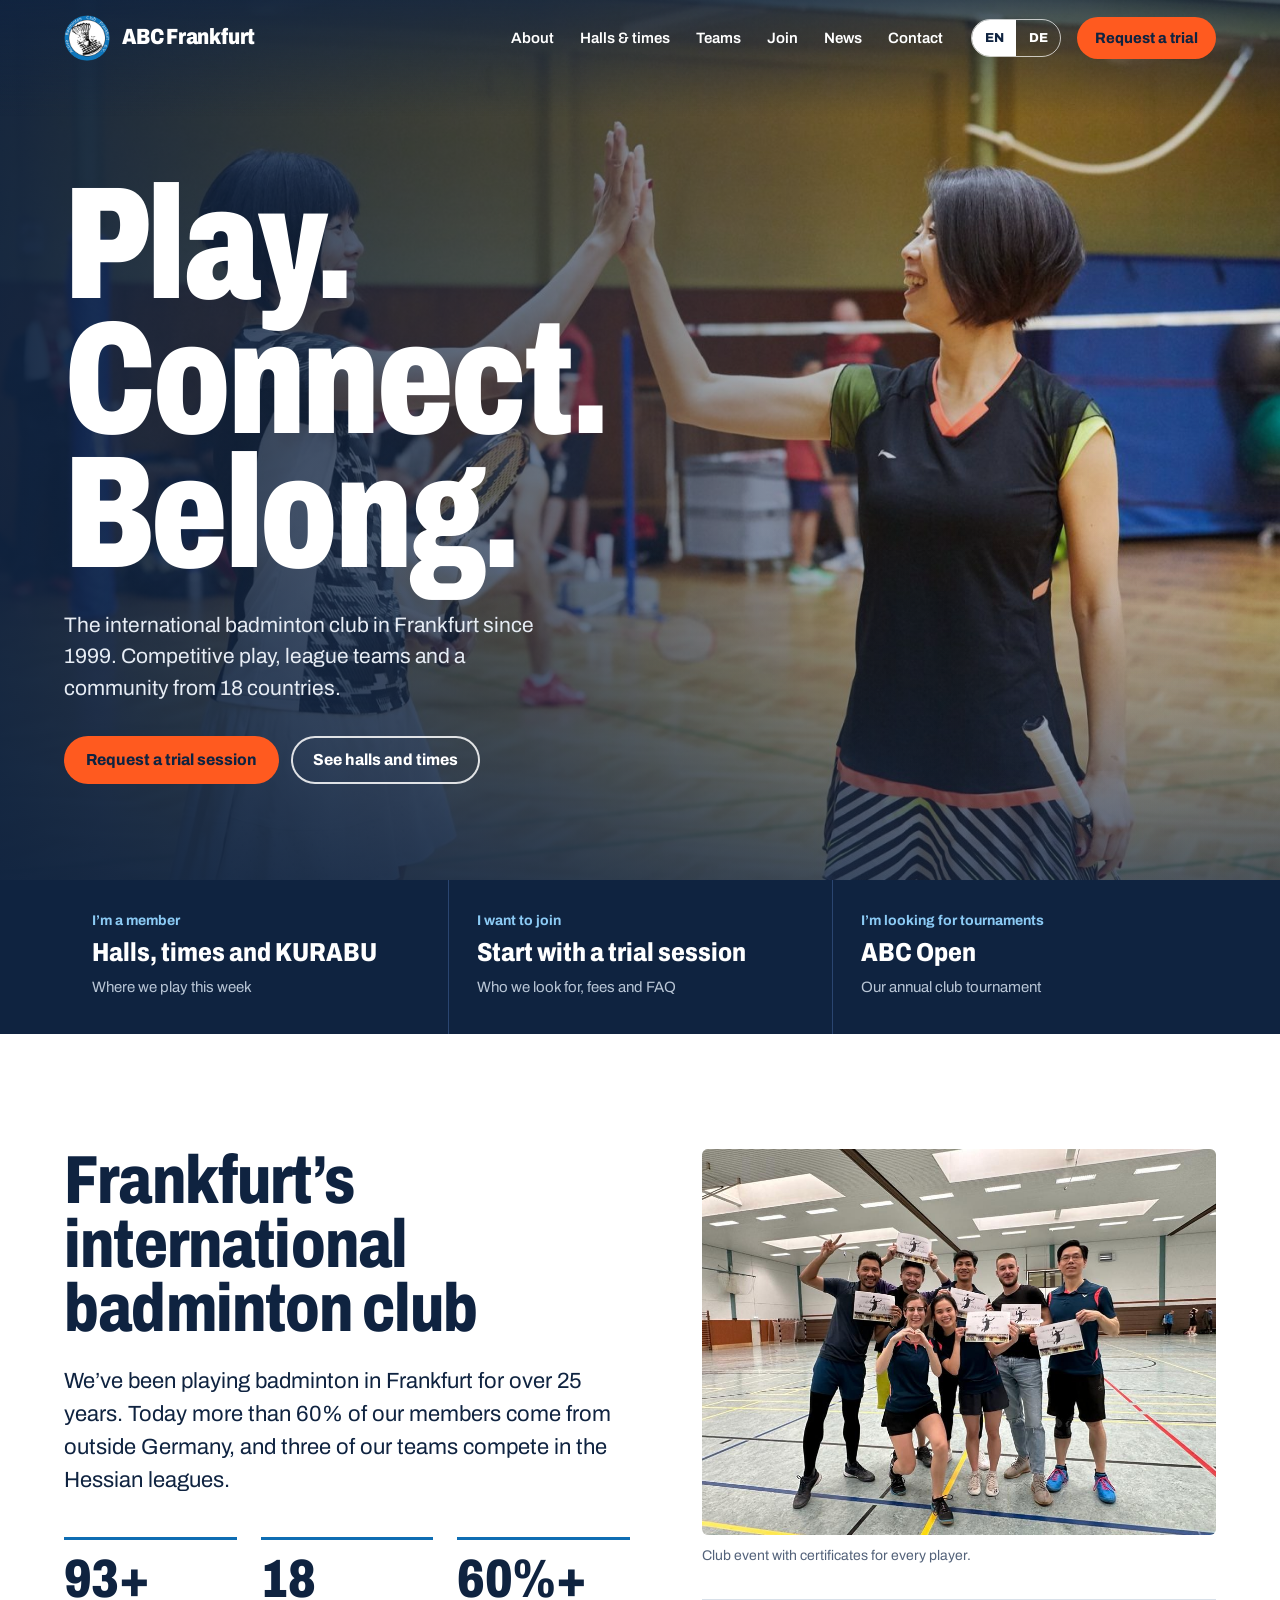
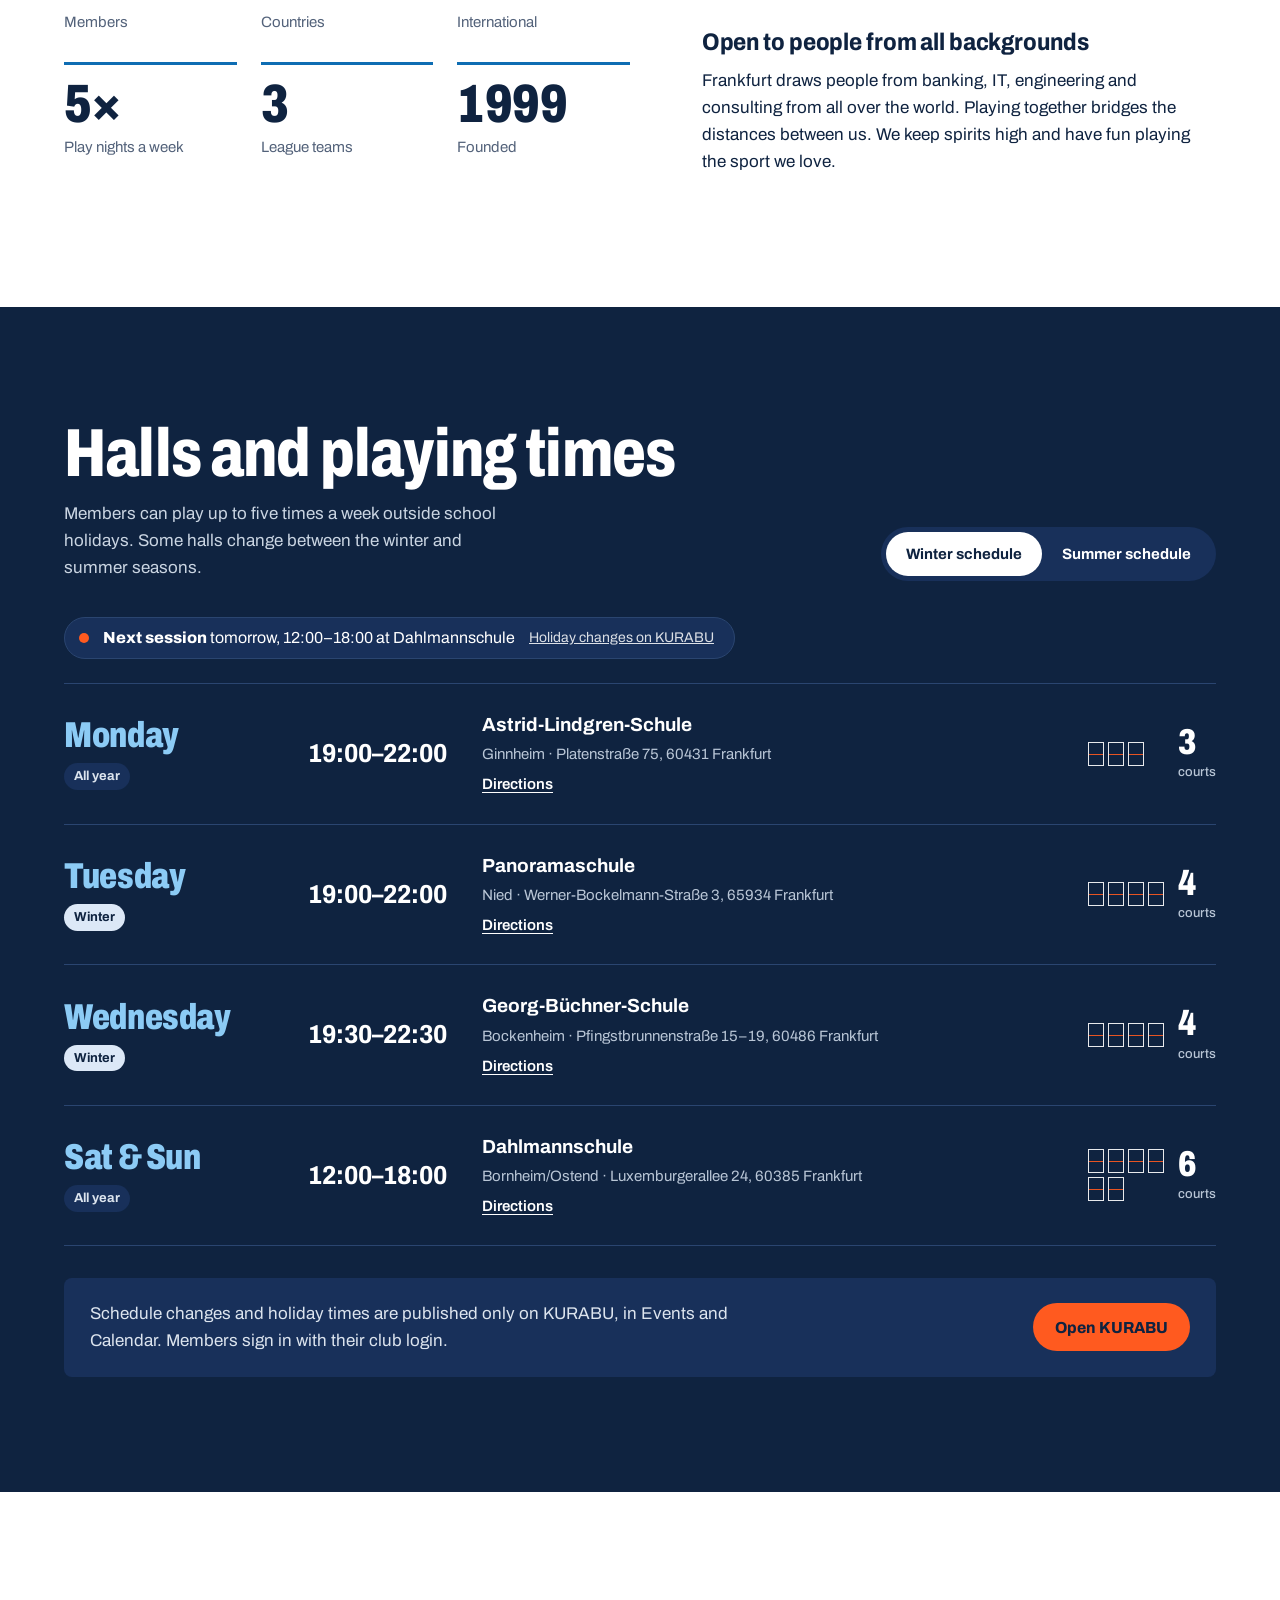
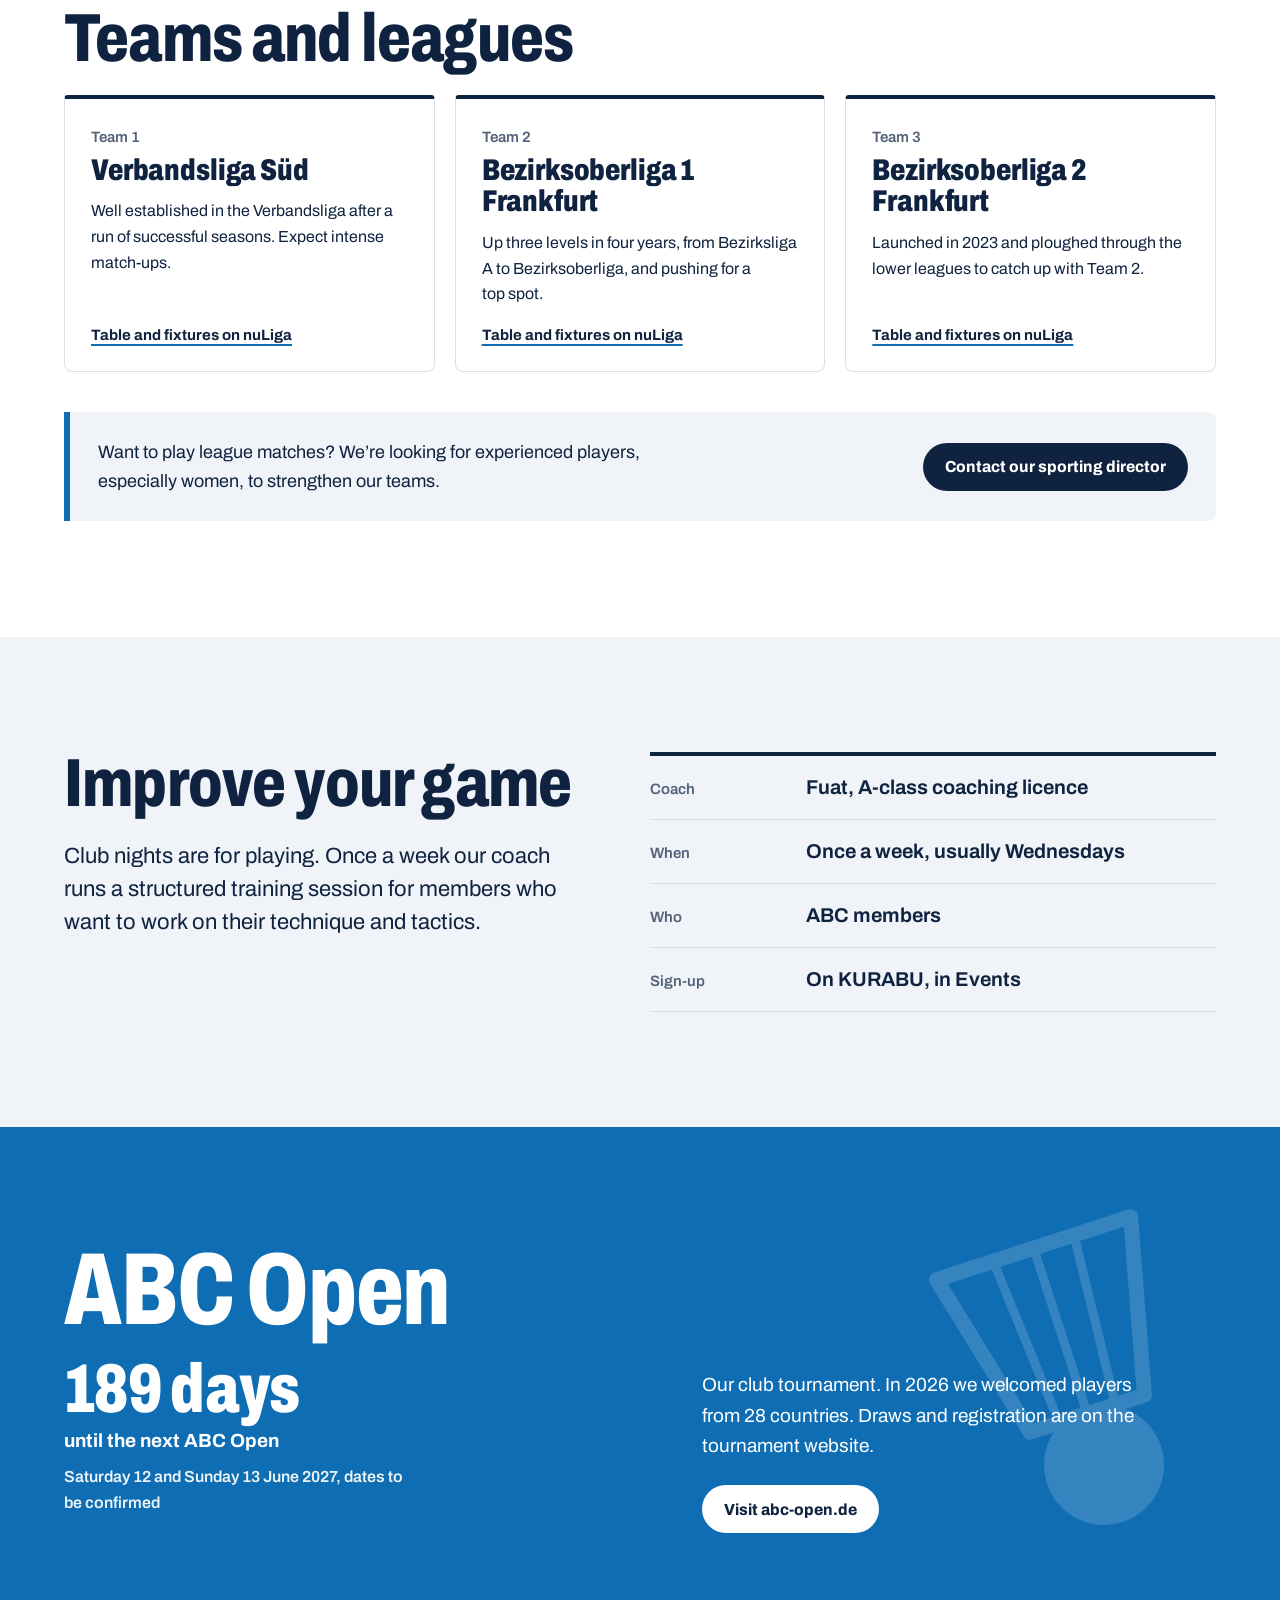
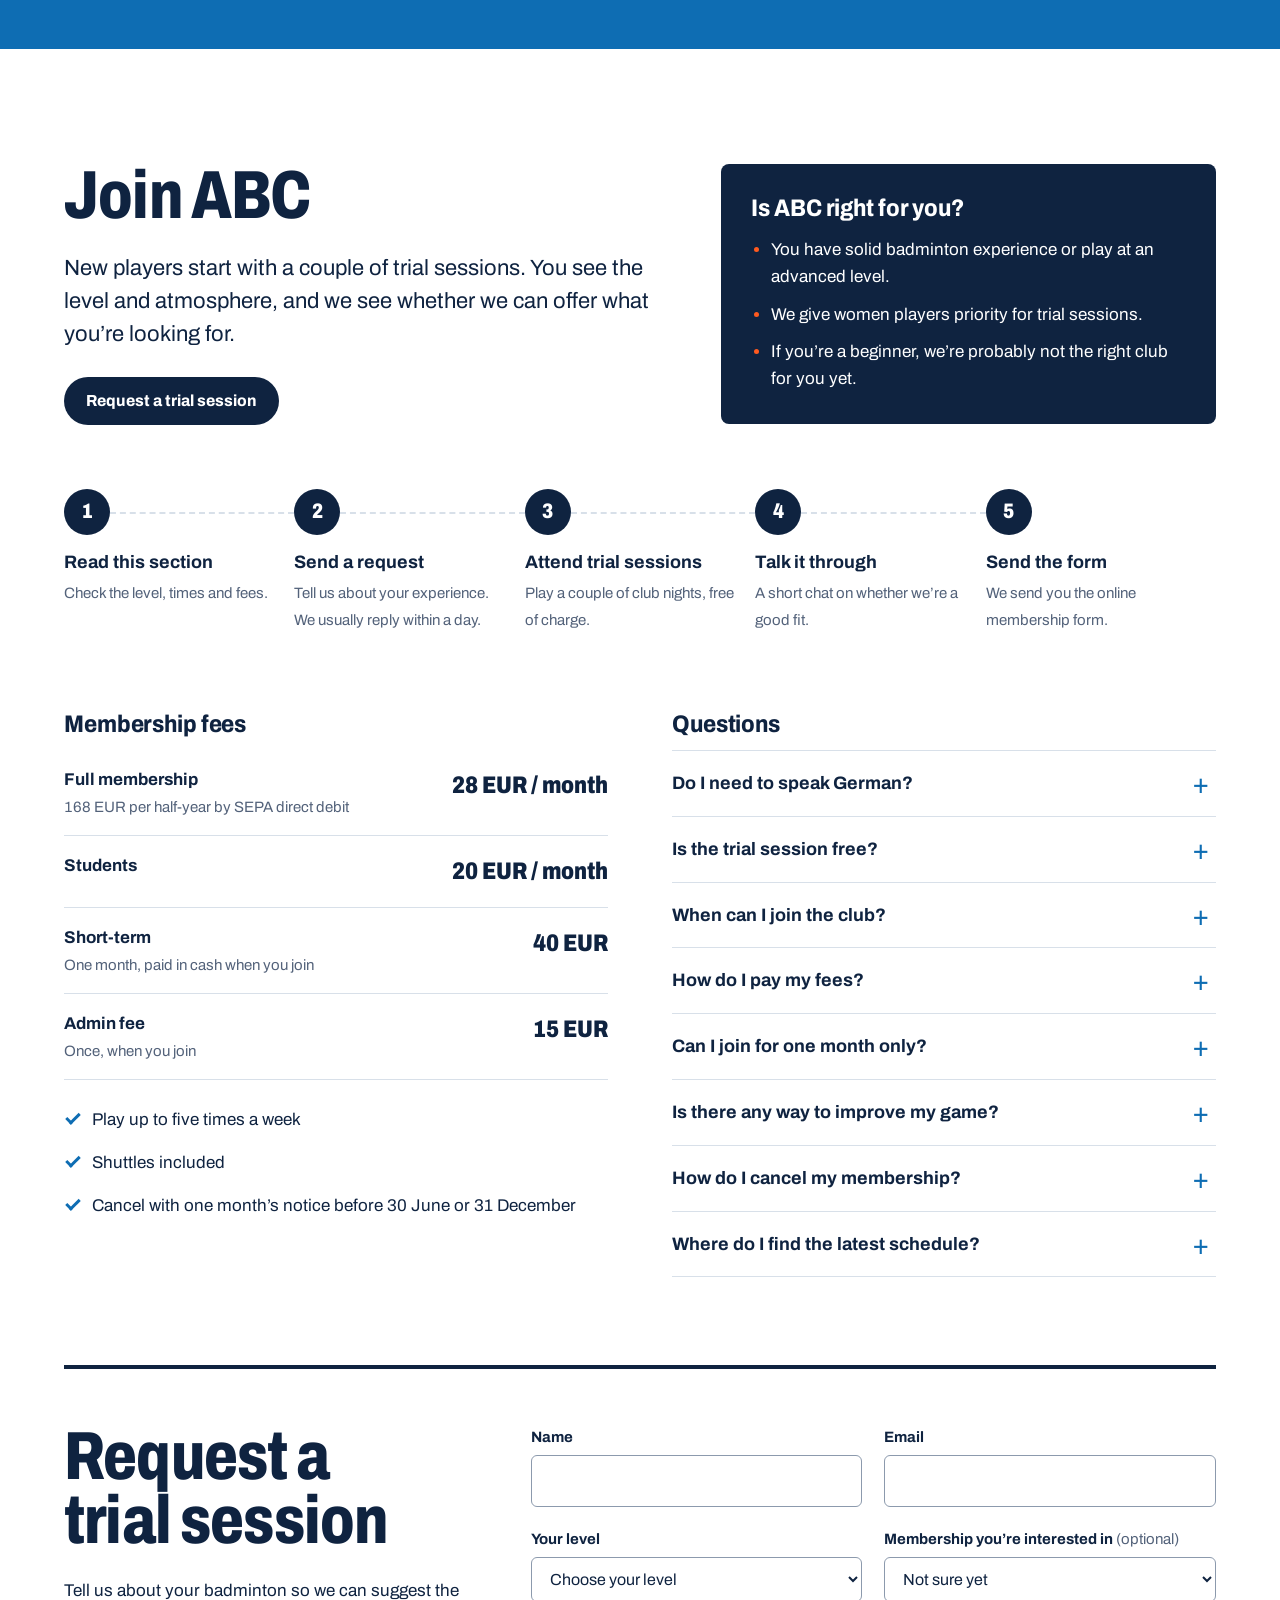
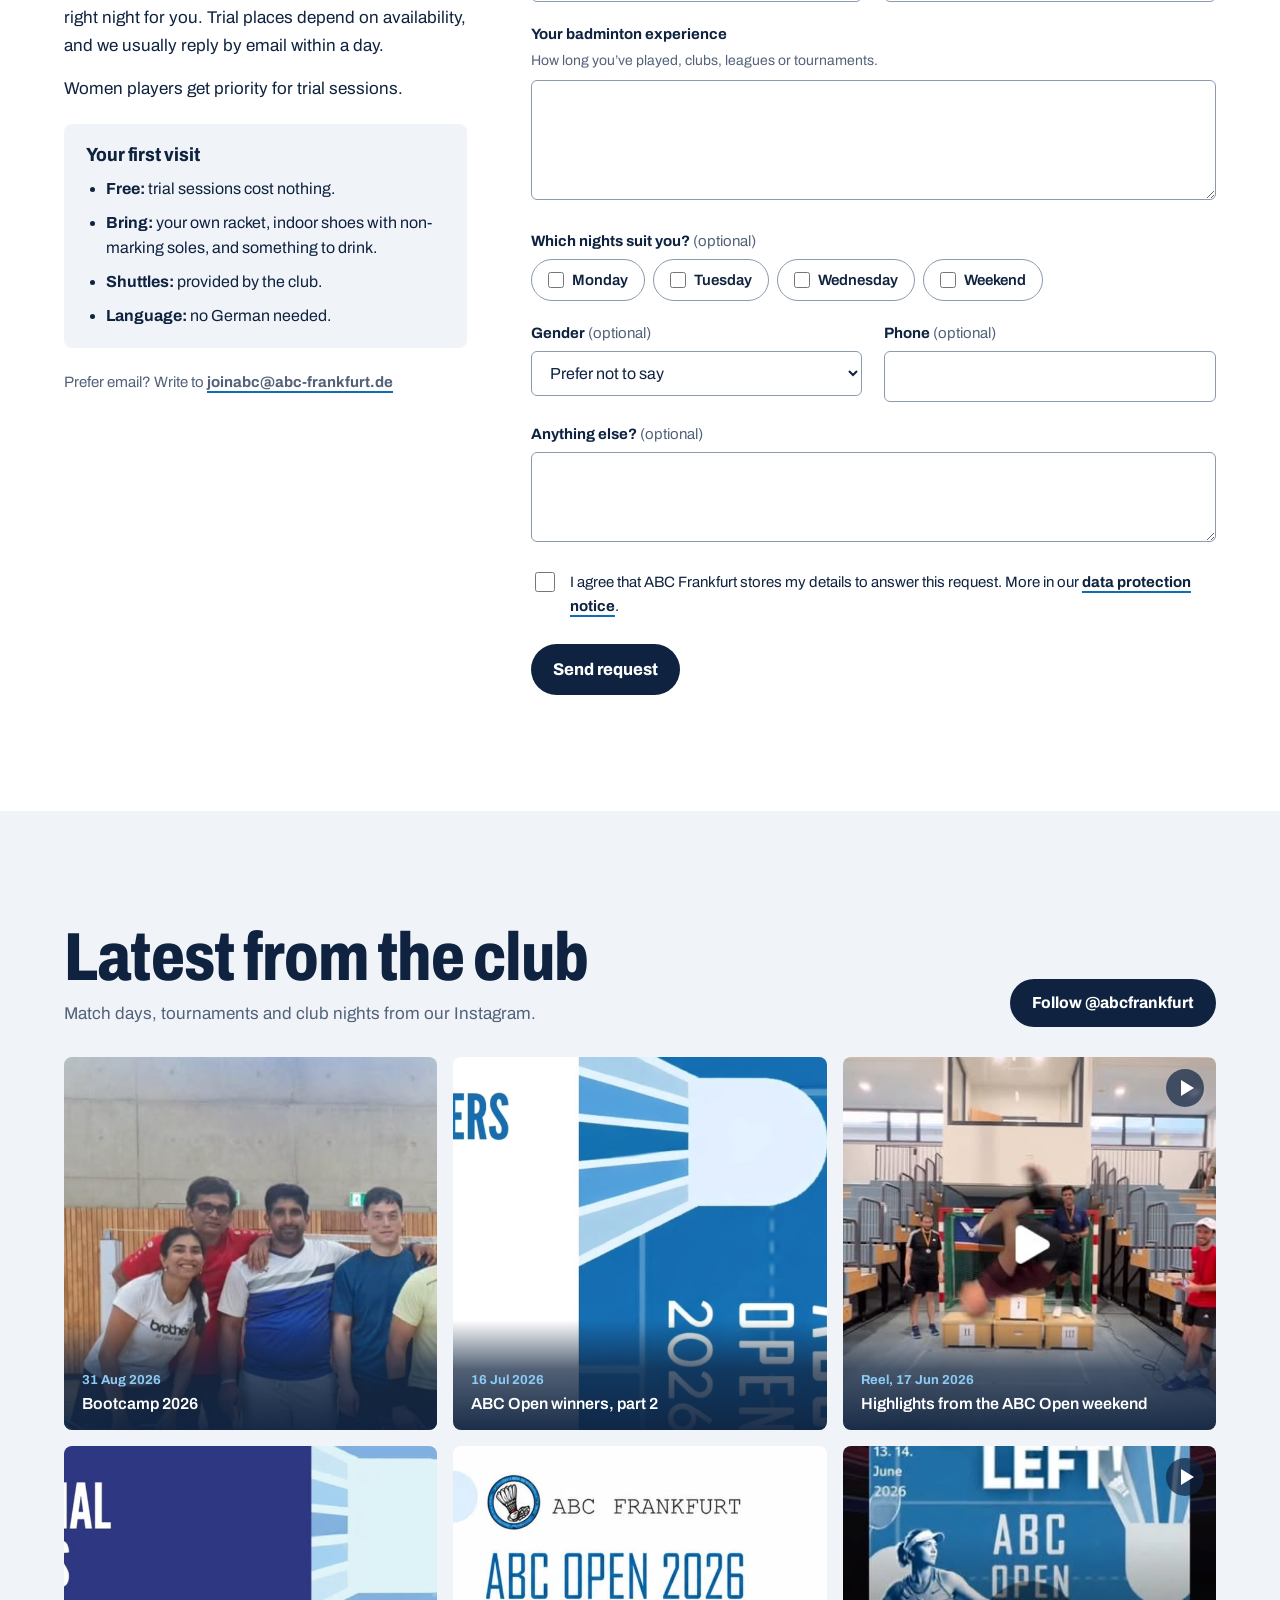
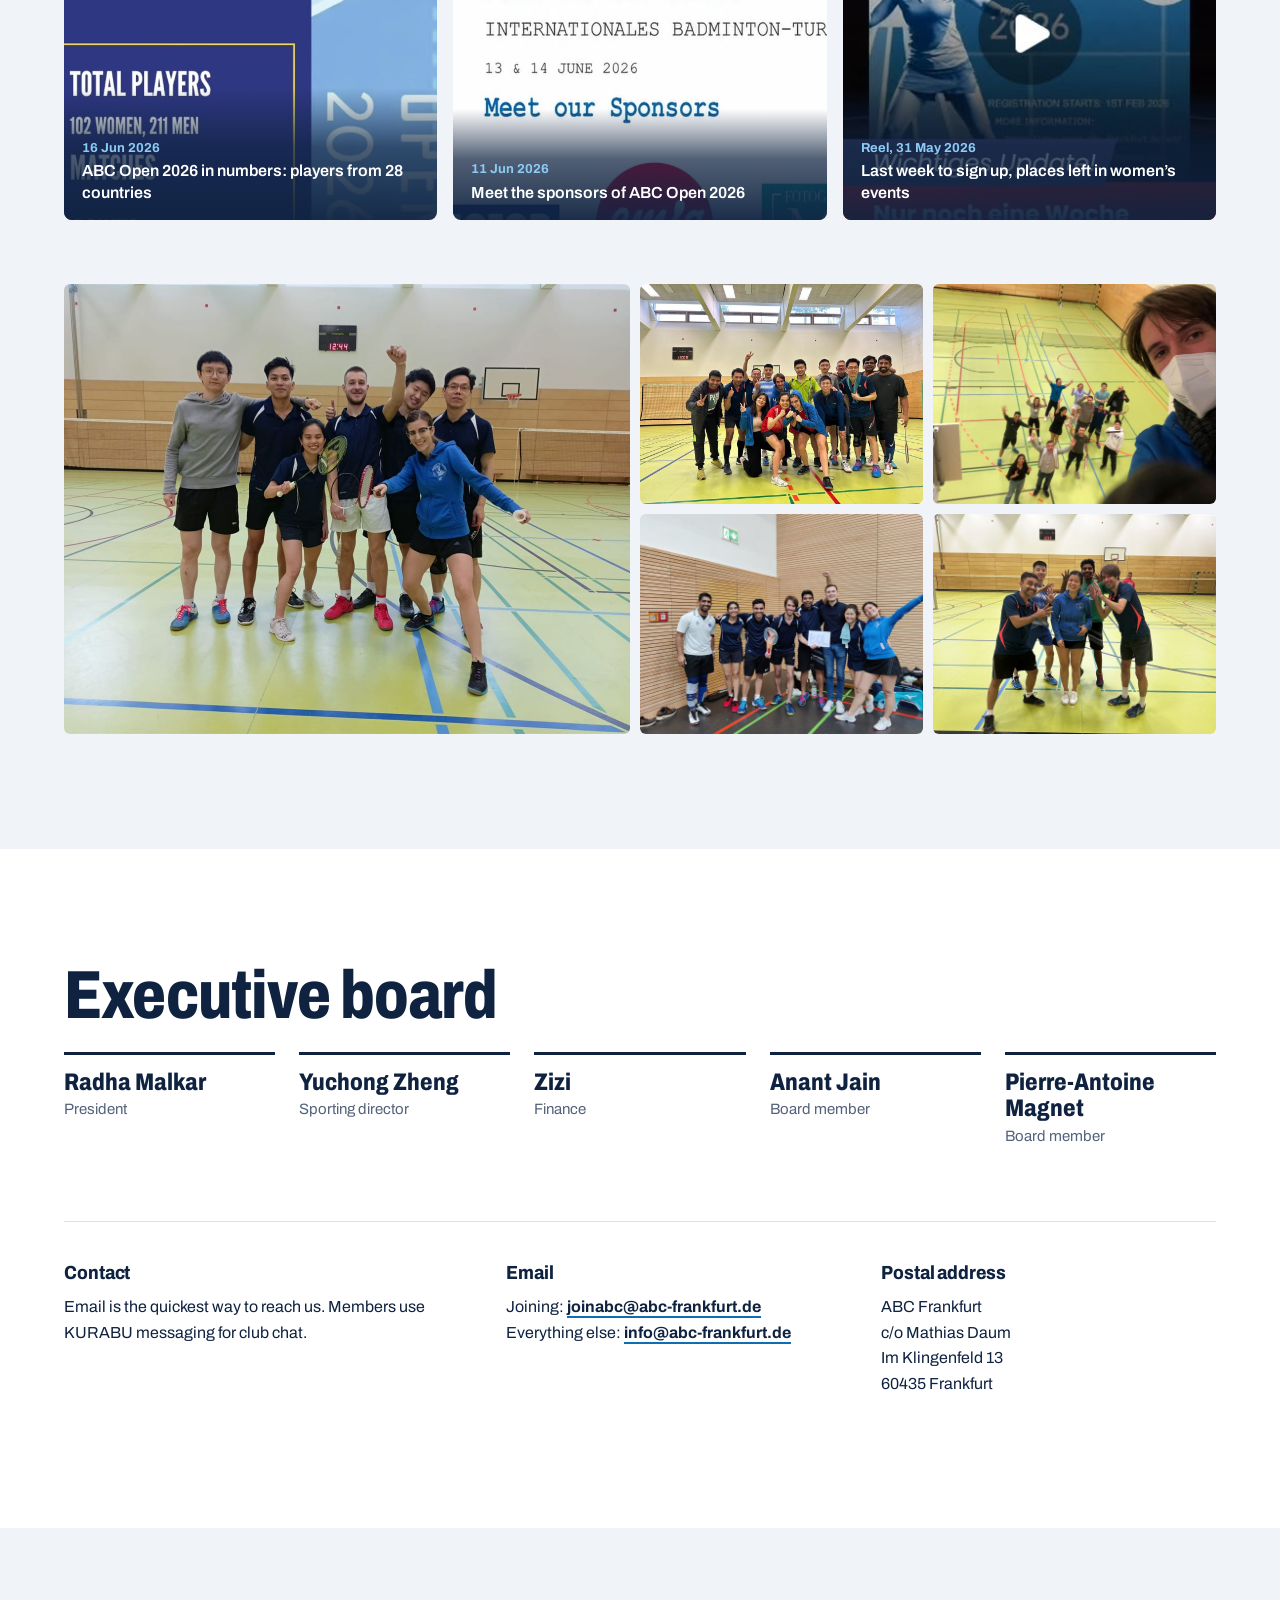
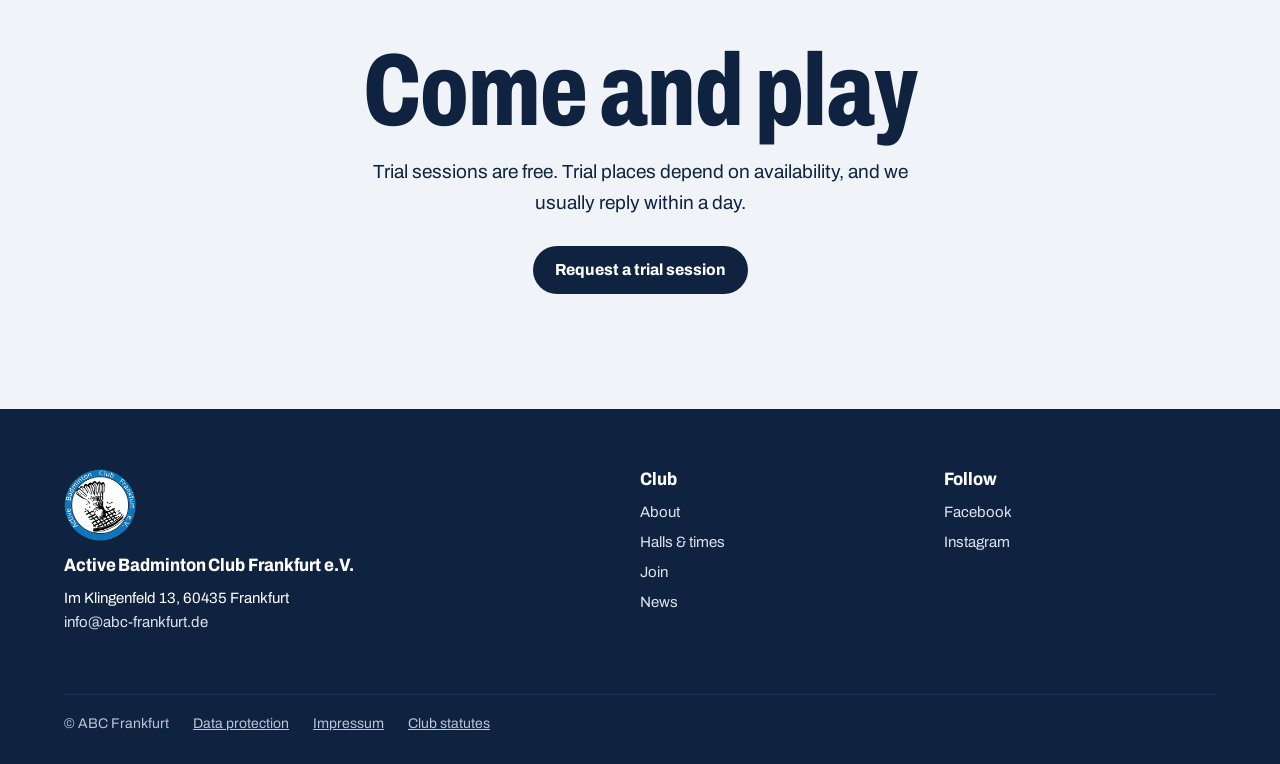
==== commit 7eeb693f: "Redesign site, add legal pages, new logo and redirects - New design: condensed Archivo headings, fix" ====
--- a/site/index.html
+++ b/site/index.html
@@ -5,7 +5,8 @@
 <meta name="viewport" content="width=device-width,initial-scale=1">
 <title>ABC Frankfurt | International badminton club</title>
 <meta name="description" content="ABC Frankfurt is the international badminton club in Frankfurt am Main. Halls and playing times, league teams, trial sessions and membership.">
-<link rel="icon" type="image/png" href="img/abc-logo.png">
+<link rel="icon" type="image/png" href="img/abc-logo-512.png">
+<link rel="apple-touch-icon" href="img/abc-logo-512.png">
 <link rel="preload" href="fonts/archivo-latin.woff2" as="font" type="font/woff2" crossorigin>
 <link rel="stylesheet" href="styles.css">
 <script>
@@ -21,7 +22,7 @@
 
 <header class="top">
   <div class="wrap">
-    <a class="brand" href="#top"><img src="img/abc-logo.png" alt="" width="54" height="54"><b>ABC Frankfurt</b><span>Active Badminton Club Frankfurt e.V.</span></a>
+    <a class="brand" href="#top"><img src="img/abc-logo.png" alt="" width="54" height="54"><span class="brand-txt"><b>ABC Frankfurt</b><span>Active Badminton Club Frankfurt e.V.</span></span></a>
     <div class="head-right">
       <nav class="menu" aria-label="Main" data-aria-de="Hauptmenü">
         <a href="#about"><span class="l-en">About</span><span class="l-de">Über uns</span></a>
@@ -44,9 +45,8 @@
 <section class="hero" id="top">
   <img src="img/hero-high-five.jpg" alt="Two ABC players high-fiving on court" data-alt-de="Zwei ABC-Spielerinnen klatschen sich auf dem Feld ab" width="1536" height="1024">
   <div class="wrap">
-    <div class="tonight" id="tonight" hidden></div>
     <h1><span class="l-en"><span>Play.</span><span>Connect.</span><span>Belong.</span></span><span class="l-de"><span>Spielen.</span><span>Verbinden.</span><span>Dazugehören.</span></span></h1>
-    <p><span class="l-en">The international badminton club in Frankfurt since 1999. Competitive play, league teams and a community from 18 countries.</span><span class="l-de">Der internationale Badmintonverein in Frankfurt seit 1999. Ehrgeiziges Spiel, Ligamannschaften und eine Gemeinschaft aus 18 Ländern.</span></p>
+    <p class="hero-sub"><span class="l-en">The international badminton club in Frankfurt since 1999. Competitive play, league teams and a community from 18 countries.</span><span class="l-de">Der internationale Badmintonverein in Frankfurt seit 1999. Ehrgeiziges Spiel, Ligamannschaften und eine Gemeinschaft aus 18 Ländern.</span></p>
     <div class="ctas">
       <a class="btn" href="#trial"><span class="l-en">Request a trial session</span><span class="l-de">Probetraining anfragen</span></a>
       <a class="btn line" href="#times"><span class="l-en">See halls and times</span><span class="l-de">Hallen und Zeiten ansehen</span></a>
@@ -98,6 +98,7 @@
         <button type="button" data-season="summer" aria-pressed="false"><span class="l-en">Summer schedule</span><span class="l-de">Sommerplan</span></button>
       </div>
     </div>
+    <div class="tonight" id="tonight" hidden></div>
     <ul class="fx">
       <li data-when="all" data-days="1"><div><div class="day"><span class="l-en">Monday</span><span class="l-de">Montag</span></div><span class="season"><span class="l-en">All year</span><span class="l-de">Ganzjährig</span></span></div><div class="time">19:00–22:00</div>
         <div class="hall"><strong>Astrid-Lindgren-Schule</strong><span>Ginnheim · Platenstraße 75, 60431 Frankfurt</span><a href="https://www.google.com/maps/search/?api=1&amp;query=Platenstra%C3%9Fe+75,+60431+Frankfurt"><span class="l-en">Directions</span><span class="l-de">Route</span></a></div>
@@ -140,21 +141,35 @@
   </div>
 </section>
 
-<section class="duo" id="open">
-  <div class="coach">
-    <h2><span class="l-en">Improve your game</span><span class="l-de">Besser werden</span></h2>
-    <p><span class="l-en">Our coach Fuat holds an A-class coaching licence and runs a coached session once a week, usually on Wednesdays.</span><span class="l-de">Unser Trainer Fuat hat eine A-Lizenz und leitet einmal pro Woche ein Training, meistens mittwochs.</span></p>
-    <p><span class="l-en">Members sign up for coached sessions through KURABU.</span><span class="l-de">Mitglieder melden sich über KURABU zum Training an.</span></p>
-  </div>
-  <div class="open">
-    <svg class="shuttle" viewBox="0 0 100 110" aria-hidden="true"><path d="M30 64 16 6h68L70 64z" fill="none" stroke="#fff" stroke-width="5" stroke-linejoin="round"/><path d="M40 62 36 8M60 62l4-54M50 62V6" stroke="#fff" stroke-width="3"/><circle cx="50" cy="82" r="20" fill="#fff"/></svg>
-    <h2>ABC Open</h2>
-    <div class="cd" id="open-count" data-start="2027-06-12" data-end="2027-06-13">
-      <p class="cd-line" id="cd-line"><span class="l-en">Next ABC Open: 12–13 June 2027</span><span class="l-de">Nächstes ABC Open: 12.–13. Juni 2027</span></p>
-      <p class="cd-date" id="cd-date"><span class="l-en">Saturday 12 and Sunday 13 June 2027, dates to be confirmed</span><span class="l-de">Samstag, 12., und Sonntag, 13. Juni 2027, Termin noch nicht bestätigt</span></p>
-    </div>
-    <p><span class="l-en">Our club tournament. In 2026 we welcomed players from 28 countries. Draws and registration are on the tournament website.</span><span class="l-de">Unser Vereinsturnier. 2026 waren Spielerinnen und Spieler aus 28 Ländern dabei. Auslosung und Anmeldung findest du auf der Turnierwebsite.</span></p>
-    <a class="btn navy" href="http://abc-open.de/"><span class="l-en">Visit abc-open.de</span><span class="l-de">Zu abc-open.de</span></a>
+<section class="sec training" id="training">
+  <div class="wrap train">
+    <div>
+      <h2><span class="l-en">Improve your game</span><span class="l-de">Am eigenen Spiel arbeiten</span></h2>
+      <p class="lead"><span class="l-en">Club nights are for playing. Once a week our coach runs a structured training session for members who want to work on their technique and tactics.</span><span class="l-de">Die Vereinsabende sind zum Spielen da. Einmal pro Woche leitet unser Trainer ein strukturiertes Training für Mitglieder, die an Technik und Taktik arbeiten wollen.</span></p>
+    </div>
+    <dl class="facts">
+      <div><dt><span class="l-en">Coach</span><span class="l-de">Trainer</span></dt><dd><span class="l-en">Fuat, A-class coaching licence</span><span class="l-de">Fuat, A-Trainerlizenz</span></dd></div>
+      <div><dt><span class="l-en">When</span><span class="l-de">Wann</span></dt><dd><span class="l-en">Once a week, usually Wednesdays</span><span class="l-de">Einmal pro Woche, meistens mittwochs</span></dd></div>
+      <div><dt><span class="l-en">Who</span><span class="l-de">Für wen</span></dt><dd><span class="l-en">ABC members</span><span class="l-de">ABC-Mitglieder</span></dd></div>
+      <div><dt><span class="l-en">Sign-up</span><span class="l-de">Anmeldung</span></dt><dd><span class="l-en">On KURABU, in Events</span><span class="l-de">In KURABU unter Events</span></dd></div>
+    </dl>
+  </div>
+</section>
+
+<section class="open" id="open">
+  <svg class="shuttle" viewBox="0 0 100 110" aria-hidden="true"><path d="M30 64 16 6h68L70 64z" fill="none" stroke="#fff" stroke-width="5" stroke-linejoin="round"/><path d="M40 62 36 8M60 62l4-54M50 62V6" stroke="#fff" stroke-width="3"/><circle cx="50" cy="82" r="20" fill="#fff"/></svg>
+  <div class="wrap open-in">
+    <div>
+      <h2>ABC Open</h2>
+      <div class="cd" id="open-count" data-start="2027-06-12" data-end="2027-06-13">
+        <p class="cd-line" id="cd-line"><span class="l-en">Next ABC Open: 12–13 June 2027</span><span class="l-de">Nächstes ABC Open: 12.–13. Juni 2027</span></p>
+        <p class="cd-date" id="cd-date"><span class="l-en">Saturday 12 and Sunday 13 June 2027, dates to be confirmed</span><span class="l-de">Samstag, 12., und Sonntag, 13. Juni 2027, Termin noch nicht bestätigt</span></p>
+      </div>
+    </div>
+    <div>
+      <p><span class="l-en">Our club tournament. In 2026 we welcomed players from 28 countries. Draws and registration are on the tournament website.</span><span class="l-de">Unser Vereinsturnier. 2026 waren Spielerinnen und Spieler aus 28 Ländern dabei. Auslosung und Anmeldung findest du auf der Turnierwebsite.</span></p>
+      <a class="btn" href="http://abc-open.de/"><span class="l-en">Visit abc-open.de</span><span class="l-de">Zu abc-open.de</span></a>
+    </div>
   </div>
 </section>
 
@@ -178,8 +193,8 @@
 
     <ol class="steps" aria-label="How to join" data-aria-de="So wirst du Mitglied">
       <li><strong><span class="l-en">Read this section</span><span class="l-de">Diesen Abschnitt lesen</span></strong><span><span class="l-en">Check the level, times and fees.</span><span class="l-de">Niveau, Zeiten und Beiträge prüfen.</span></span></li>
-      <li><strong><span class="l-en">Send a request</span><span class="l-de">Anfrage senden</span></strong><span><span class="l-en">Tell us about your experience, leagues and tournaments.</span><span class="l-de">Erzähl uns von deiner Erfahrung, Ligen und Turnieren.</span></span></li>
-      <li><strong><span class="l-en">Attend trial sessions</span><span class="l-de">Probetrainings besuchen</span></strong><span><span class="l-en">Play a couple of club nights.</span><span class="l-de">Ein paar Vereinsabende mitspielen.</span></span></li>
+      <li><strong><span class="l-en">Send a request</span><span class="l-de">Anfrage senden</span></strong><span><span class="l-en">Tell us about your experience. We usually reply within a day.</span><span class="l-de">Erzähl uns von deiner Erfahrung. Wir antworten meist innerhalb eines Tages.</span></span></li>
+      <li><strong><span class="l-en">Attend trial sessions</span><span class="l-de">Probetrainings besuchen</span></strong><span><span class="l-en">Play a couple of club nights, free of charge.</span><span class="l-de">Ein paar Vereinsabende kostenlos mitspielen.</span></span></li>
       <li><strong><span class="l-en">Talk it through</span><span class="l-de">Kurzes Gespräch</span></strong><span><span class="l-en">A short chat on whether we’re a good fit.</span><span class="l-de">Wir besprechen, ob wir zusammenpassen.</span></span></li>
       <li><strong><span class="l-en">Send the form</span><span class="l-de">Formular senden</span></strong><span><span class="l-en">We send you the online membership form.</span><span class="l-de">Wir schicken dir den Online-Mitgliedsantrag.</span></span></li>
     </ol>
@@ -201,6 +216,8 @@
       </div>
       <div class="faq">
         <h3><span class="l-en">Questions</span><span class="l-de">Fragen</span></h3>
+        <details><summary><span class="l-en">Do I need to speak German?</span><span class="l-de">Muss ich Deutsch sprechen?</span></summary><p><span class="l-en">No, not at all. Most of our members moved to Frankfurt from abroad, and English works fine on and off court.</span><span class="l-de">Nein, überhaupt nicht. Die meisten unserer Mitglieder sind aus dem Ausland nach Frankfurt gezogen, und Englisch funktioniert auf und neben dem Feld problemlos.</span></p></details>
+        <details><summary><span class="l-en">Is the trial session free?</span><span class="l-de">Ist das Probetraining kostenlos?</span></summary><p><span class="l-en">Yes. Bring your own racket and indoor shoes; we provide the shuttles.</span><span class="l-de">Ja. Bring deinen eigenen Schläger und Hallenschuhe mit, die Bälle stellen wir.</span></p></details>
         <details><summary><span class="l-en">When can I join the club?</span><span class="l-de">Wann kann ich Mitglied werden?</span></summary><p><span class="l-en">Only after attending trial sessions. If we agree we’re a good fit, we send you everything you need to join.</span><span class="l-de">Erst nach deinen Probetrainings. Wenn wir gut zusammenpassen, schicken wir dir alles, was du zum Eintritt brauchst.</span></p></details>
         <details><summary><span class="l-en">How do I pay my fees?</span><span class="l-de">Wie zahle ich meine Beiträge?</span></summary><p><span class="l-en">We collect fees by SEPA direct debit at the start of each half-year, in January and July. For full members that’s 168 EUR per half-year.</span><span class="l-de">Wir ziehen die Beiträge zu Beginn jedes Halbjahres im Januar und Juli per SEPA-Lastschrift ein. Für Vollmitglieder sind das 168 EUR pro Halbjahr.</span></p></details>
         <details><summary><span class="l-en">Can I join for one month only?</span><span class="l-de">Kann ich nur für einen Monat Mitglied werden?</span></summary><p><span class="l-en">Yes. If you’re in Frankfurt for a short time, join as a short-term member for 40 EUR, paid up front, plus the 15 EUR admin fee. You can renew it month by month.</span><span class="l-de">Ja. Wenn du nur kurz in Frankfurt bist, wirst du Kurzzeitmitglied für 40 EUR, im Voraus zu zahlen, plus 15 EUR Aufnahmegebühr. Du kannst monatlich verlängern.</span></p></details>
@@ -213,11 +230,20 @@
     <div class="trial" id="trial">
       <div class="aside">
         <h2><span class="l-en">Request a trial session</span><span class="l-de">Probetraining anfragen</span></h2>
-        <p><span class="l-en">Tell us about your badminton so we can suggest the right night for you. We get many requests, so we offer trial places depending on availability and reply by email.</span><span class="l-de">Erzähl uns von deinem Badminton, damit wir dir den passenden Abend vorschlagen können. Wir erhalten viele Anfragen, vergeben Probetrainings je nach Verfügbarkeit und antworten per E-Mail.</span></p>
+        <p><span class="l-en">Tell us about your badminton so we can suggest the right night for you. Trial places depend on availability, and we usually reply by email within a day.</span><span class="l-de">Erzähl uns von deinem Badminton, damit wir dir den passenden Abend vorschlagen können. Probetrainings vergeben wir je nach Verfügbarkeit und antworten meist innerhalb eines Tages per E-Mail.</span></p>
         <p><span class="l-en">Women players get priority for trial sessions.</span><span class="l-de">Spielerinnen bekommen bei Probetrainings Vorrang.</span></p>
+        <div class="first-visit">
+          <h3><span class="l-en">Your first visit</span><span class="l-de">Dein erster Besuch</span></h3>
+          <ul>
+            <li><span class="l-en"><b>Free:</b> trial sessions cost nothing.</span><span class="l-de"><b>Kostenlos:</b> Probetrainings kosten nichts.</span></li>
+            <li><span class="l-en"><b>Bring:</b> your own racket, indoor shoes with non-marking soles, and something to drink.</span><span class="l-de"><b>Mitbringen:</b> deinen eigenen Schläger, Hallenschuhe mit nicht abfärbenden Sohlen und etwas zu trinken.</span></li>
+            <li><span class="l-en"><b>Shuttles:</b> provided by the club.</span><span class="l-de"><b>Bälle:</b> stellt der Verein.</span></li>
+            <li><span class="l-en"><b>Language:</b> no German needed.</span><span class="l-de"><b>Sprache:</b> Deutschkenntnisse sind nicht nötig.</span></li>
+          </ul>
+        </div>
         <small><span class="l-en">Prefer email? Write to</span><span class="l-de">Lieber per E-Mail? Schreib an</span> <a class="link" href="mailto:joinabc@abc-frankfurt.de">joinabc@abc-frankfurt.de</a></small>
       </div>
-      <form class="tf" id="trial-form" novalidate>
+      <form class="tf" id="trial-form" action="https://formspree.io/f/mjyyvnnv" method="POST">
         <div>
           <label for="tf-name"><span class="l-en">Name</span><span class="l-de">Name</span></label>
           <input id="tf-name" name="name" type="text" autocomplete="name" required>
@@ -281,9 +307,9 @@
           <label for="tf-msg"><span class="l-en">Anything else?</span><span class="l-de">Sonst noch etwas?</span> <span class="opt"><span class="l-en">(optional)</span><span class="l-de">(optional)</span></span></label>
           <textarea id="tf-msg" name="message" style="min-height:90px"></textarea>
         </div>
-        <div class="hp" aria-hidden="true"><label for="tf-web">Leave this empty</label><input id="tf-web" name="website" type="text" tabindex="-1" autocomplete="off"></div>
+        <div class="hp" aria-hidden="true"><label for="tf-web">Leave this empty</label><input id="tf-web" name="_gotcha" type="text" tabindex="-1" autocomplete="off"></div>
         <div class="full">
-          <label class="consent"><input id="tf-consent" name="consent" type="checkbox" required><span><span class="l-en">I agree that ABC Frankfurt stores my details to answer this request. More in our</span><span class="l-de">Ich bin einverstanden, dass ABC Frankfurt meine Angaben zur Bearbeitung dieser Anfrage speichert. Mehr dazu in unserer</span> <a class="link" href="https://abc-frankfurt.de/datenschutz/"><span class="l-en">data protection notice</span><span class="l-de">Datenschutzerklärung</span></a>.</span></label>
+          <label class="consent"><input id="tf-consent" name="consent" type="checkbox" required><span><span class="l-en">I agree that ABC Frankfurt stores my details to answer this request. More in our</span><span class="l-de">Ich bin einverstanden, dass ABC Frankfurt meine Angaben zur Bearbeitung dieser Anfrage speichert. Mehr dazu in unserer</span> <a class="link" href="/datenschutz"><span class="l-en">data protection notice</span><span class="l-de">Datenschutzerklärung</span></a>.</span></label>
           <div class="err" id="tf-consent-err"><span class="l-en">Tick this box so we can process your request.</span><span class="l-de">Bitte bestätige dies, damit wir deine Anfrage bearbeiten können.</span></div>
         </div>
         <button class="btn navy full" type="submit"><span class="l-en">Send request</span><span class="l-de">Anfrage senden</span></button>
@@ -327,8 +353,8 @@
       <li><strong>Radha Malkar</strong><span><span class="l-en">President</span><span class="l-de">Vorsitz</span></span></li>
       <li><strong>Yuchong Zheng</strong><span><span class="l-en">Sporting director</span><span class="l-de">Sportliche Leitung</span></span></li>
       <li><strong>Zizi</strong><span><span class="l-en">Finance</span><span class="l-de">Finanzen</span></span></li>
-      <li><strong>Anant</strong><span><span class="l-en">Board member</span><span class="l-de">Vorstandsmitglied</span></span></li>
-      <li><strong>Pierre</strong><span><span class="l-en">Board member</span><span class="l-de">Vorstandsmitglied</span></span></li>
+      <li><strong>Anant Jain</strong><span><span class="l-en">Board member</span><span class="l-de">Vorstandsmitglied</span></span></li>
+      <li><strong>Pierre-Antoine Magnet</strong><span><span class="l-en">Board member</span><span class="l-de">Vorstandsmitglied</span></span></li>
     </ul>
     <div class="contact">
       <div><h3><span class="l-en">Contact</span><span class="l-de">Kontakt</span></h3><p><span class="l-en">Email is the quickest way to reach us. Members use KURABU messaging for club chat.</span><span class="l-de">Per E-Mail erreichst du uns am schnellsten. Mitglieder nutzen für den Vereinschat die Nachrichten in KURABU.</span></p></div>
@@ -340,8 +366,8 @@
 
 <section class="final">
   <div class="wrap">
-    <h2><span class="l-en">Come and play</span><span class="l-de">Komm und spiel mit</span></h2>
-    <p><span class="l-en">We get many requests, so we offer trial places depending on availability and reply by email.</span><span class="l-de">Wir erhalten viele Anfragen, vergeben Probetrainings je nach Verfügbarkeit und antworten per E-Mail.</span></p>
+    <h2><span class="l-en">Come and play</span><span class="l-de">Komm vorbei und spiel mit</span></h2>
+    <p><span class="l-en">Trial sessions are free. Trial places depend on availability, and we usually reply within a day.</span><span class="l-de">Probetrainings sind kostenlos. Wir vergeben Plätze je nach Verfügbarkeit und antworten meist innerhalb eines Tages.</span></p>
     <a class="btn navy" href="#trial"><span class="l-en">Request a trial session</span><span class="l-de">Probetraining anfragen</span></a>
   </div>
 </section>
@@ -354,7 +380,7 @@
       <div><h3><span class="l-en">Club</span><span class="l-de">Verein</span></h3><a href="#about"><span class="l-en">About</span><span class="l-de">Über uns</span></a><a href="#times"><span class="l-en">Halls &amp; times</span><span class="l-de">Hallen &amp; Zeiten</span></a><a href="#join"><span class="l-en">Join</span><span class="l-de">Mitmachen</span></a><a href="#news"><span class="l-en">News</span><span class="l-de">Neuigkeiten</span></a></div>
       <div><h3><span class="l-en">Follow</span><span class="l-de">Folgen</span></h3><a href="https://www.facebook.com/ABCFrankfurt">Facebook</a><a href="https://www.instagram.com/abcfrankfurt/">Instagram</a></div>
     </div>
-    <div class="legal"><span>© ABC Frankfurt</span><a href="https://abc-frankfurt.de/datenschutz/"><span class="l-en">Data protection</span><span class="l-de">Datenschutz</span></a><a href="https://abc-frankfurt.de/impressum/">Impressum</a><a href="https://abc-frankfurt.de/club-statutes-satzung/"><span class="l-en">Club statutes</span><span class="l-de">Satzung</span></a></div>
+    <div class="legal"><span>© ABC Frankfurt</span><a href="/datenschutz"><span class="l-en">Data protection</span><span class="l-de">Datenschutz</span></a><a href="/impressum">Impressum</a><a href="/satzung"><span class="l-en">Club statutes</span><span class="l-de">Satzung</span></a></div>
   </div>
 </footer>
 
--- a/site/styles.css
+++ b/site/styles.css
@@ -1,4 +1,7 @@
-/* Archivo, self-hosted (SIL Open Font License, see fonts/OFL.txt) */
+/* ABC Frankfurt — design v4
+   One family: Archivo (variable, self-hosted, SIL OFL, see fonts/OFL.txt).
+   Headings use Archivo's condensed width for a tall, scoreboard feel;
+   body text stays at normal width for easy reading. */
 @font-face{font-family:"Archivo";font-style:normal;font-weight:400 900;font-stretch:62% 125%;font-display:swap;
   src:url(fonts/archivo-latin-ext.woff2) format("woff2");
   unicode-range:U+0100-02BA,U+02BD-02C5,U+02C7-02CC,U+02CE-02D7,U+02DD-02FF,U+0304,U+0308,U+0329,U+1D00-1DBF,U+1E00-1E9F,U+1EF2-1EFF,U+2020,U+20A0-20AB,U+20AD-20C0,U+2113,U+2C60-2C7F,U+A720-A7FF}
@@ -7,317 +10,371 @@
   unicode-range:U+0000-00FF,U+0131,U+0152-0153,U+02BB-02BC,U+02C6,U+02DA,U+02DC,U+0304,U+0308,U+0329,U+2000-206F,U+20AC,U+2122,U+2191,U+2193,U+2212,U+2215,U+FEFF,U+FFFD}
 
 :root{
-  --navy:#0F2340; --navy-2:#1A3257; --pop:#FF5A1F; --pop-dk:#C63F0C; --blue:#0E6DB3; --blue-lt:#7CC0F2;
-  --paper:#FFFFFF; --mist:#EEF2F6; --line:#D5DCE4; --muted:#56657A;
-  --wrap:1180px;
+  /* colour */
+  --navy:#0F2340; --navy-2:#18305A; --navy-3:#2A4570;
+  --pop:#FF5A1F; --pop-hi:#FF7A47; --pop-dk:#C63F0C;
+  --court:#0E6DB3; --sky:#8CCBF5;
+  --paper:#FFFFFF; --mist:#F0F4F8; --line:#D8E0E9; --muted:#53627A; --soft:#B9C6D6;
+  /* type */
+  --cond:78%;            /* condensed width for display type */
+  --fs-sm:15px; --fs-body:17px; --fs-lead:clamp(19px,1.9vw,22px);
+  --fs-h3:clamp(21px,2vw,24px); --fs-h2:clamp(40px,5.4vw,68px);
+  /* layout */
+  --wrap:1200px; --gut:24px; --sec:clamp(76px,9vw,124px); --head:76px;
 }
 *,*::before,*::after{box-sizing:border-box}
-html{-webkit-text-size-adjust:100%}
+html{-webkit-text-size-adjust:100%;scroll-padding-top:calc(var(--head) + 12px)}
 @media (prefers-reduced-motion:no-preference){html{scroll-behavior:smooth}}
-body{margin:0;font-family:"Archivo",system-ui,sans-serif;font-stretch:100%;color:var(--navy);background:var(--paper);line-height:1.55;font-size:17px;-webkit-font-smoothing:antialiased}
-img{display:block;max-width:100%}
+body{margin:0;font-family:"Archivo",system-ui,sans-serif;font-stretch:100%;font-size:var(--fs-body);line-height:1.6;color:var(--navy);background:var(--paper);-webkit-font-smoothing:antialiased;text-rendering:optimizeLegibility}
+img{display:block;max-width:100%;height:auto}
 a{color:inherit}
-:focus-visible{outline:3px solid var(--pop);outline-offset:3px}
+:focus-visible{outline:3px solid var(--pop);outline-offset:3px;border-radius:2px}
 .skip{position:absolute;left:-999px}.skip:focus{left:12px;top:12px;z-index:99;background:#fff;padding:8px 12px}
-.wrap{max-width:var(--wrap);margin:0 auto;padding:0 24px}
-h1,h2,h3{font-stretch:118%;font-weight:850;letter-spacing:-.02em;line-height:.98;margin:0}
-h2{font-size:clamp(38px,5.2vw,64px);margin-bottom:28px}
-h3{font-size:22px;line-height:1.15;font-stretch:110%}
-p{margin:0 0 14px;max-width:62ch}
-.lead{font-size:clamp(19px,2vw,23px);line-height:1.45}
-.btn{display:inline-block;font-weight:800;text-decoration:none;padding:14px 22px;border-radius:3px;background:var(--pop);color:var(--navy);font-stretch:108%}
-.btn:hover{background:#ff7442}
-.btn.line{background:transparent;color:#fff;box-shadow:inset 0 0 0 2px #fff}
+.wrap{max-width:var(--wrap);margin:0 auto;padding:0 var(--gut)}
+
+/* ---------- Type ---------- */
+h1,h2,h3{margin:0;font-weight:800;letter-spacing:-.012em;text-wrap:balance;overflow-wrap:break-word;-webkit-hyphens:auto;hyphens:auto}
+h1,h2{font-stretch:var(--cond);line-height:.94}
+h2{font-size:var(--fs-h2);margin-bottom:24px}
+h3{font-size:var(--fs-h3);font-stretch:90%;font-weight:750;line-height:1.18;letter-spacing:-.005em}
+p{margin:0 0 16px;max-width:64ch;text-wrap:pretty}
+.lead{font-size:var(--fs-lead);line-height:1.5;max-width:56ch}
+
+/* ---------- Buttons and links ---------- */
+.btn{display:inline-flex;align-items:center;justify-content:center;gap:8px;min-height:48px;padding:12px 22px;border-radius:999px;
+  font-weight:750;font-stretch:96%;font-size:16px;line-height:1.2;text-decoration:none;white-space:nowrap;
+  background:var(--pop);color:var(--navy);transition:background-color .15s,color .15s,box-shadow .15s}
+.btn:hover{background:var(--pop-hi)}
+.btn.line{background:transparent;color:#fff;box-shadow:inset 0 0 0 2px rgba(255,255,255,.85)}
 .btn.line:hover{background:#fff;color:var(--navy)}
 .btn.navy{background:var(--navy);color:#fff}.btn.navy:hover{background:var(--navy-2)}
-.link{font-weight:700;text-decoration:underline;text-decoration-color:var(--blue);text-decoration-thickness:2px;text-underline-offset:4px}
-.sec{padding:104px 0}
+.link{font-weight:700;text-decoration:underline;text-decoration-color:var(--court);text-decoration-thickness:2px;text-underline-offset:4px}
+.link:hover{text-decoration-color:var(--pop)}
+.sec{padding:var(--sec) 0}
 .sec.tint{background:var(--mist)}
 
-/* Header */
-.top{position:absolute;inset:0 0 auto;z-index:10;color:#fff}
-.top .wrap{display:flex;align-items:center;justify-content:space-between;gap:24px;padding-top:20px;padding-bottom:20px}
-.brand{text-decoration:none;display:flex;align-items:center;gap:12px}
-.brand img{width:54px;height:54px;flex:none;border-radius:50%}
-.brand b{font-stretch:125%;font-weight:900;font-size:22px;letter-spacing:-.01em}
-.brand span{font-size:12px;opacity:.8;line-height:1.2;max-width:15ch}
-.menu{display:flex;gap:22px;font-size:15px;font-weight:600}
-.menu a{text-decoration:none}.menu a:hover{color:var(--blue-lt)}
-.top .btn{padding:10px 16px;font-size:15px}
-
-/* Hero */
-.hero{position:relative;min-height:min(820px,94vh);display:flex;align-items:flex-end;background:var(--navy);color:#fff;overflow:hidden}
-.hero img{position:absolute;inset:0;width:100%;height:100%;object-fit:cover;object-position:60% 30%}
-.hero::after{content:"";position:absolute;inset:0;background:linear-gradient(90deg,rgba(15,35,64,.92) 0,rgba(15,35,64,.55) 45%,rgba(15,35,64,.05) 80%)}
-.hero .wrap{position:relative;z-index:2;width:100%;padding-bottom:88px;padding-top:150px}
-.hero h1{font-size:clamp(60px,10vw,138px);font-stretch:125%;line-height:.86;letter-spacing:-.035em;margin-bottom:26px}
+/* ---------- Header (fixed, single line in both languages) ---------- */
+.top{position:fixed;inset:0 0 auto;z-index:50;color:#fff;transition:background-color .25s,box-shadow .25s}
+.top::before{content:"";position:absolute;inset:0 0 -40px;background:linear-gradient(180deg,rgba(15,35,64,.72),rgba(15,35,64,0));pointer-events:none;transition:opacity .25s}
+.top.solid{background:rgba(15,35,64,.97);box-shadow:0 1px 0 rgba(255,255,255,.08),0 8px 24px rgba(5,14,30,.18)}
+.top.solid::before{opacity:0}
+@supports (backdrop-filter:blur(8px)){.top.solid{background:rgba(15,35,64,.9);backdrop-filter:blur(10px)}}
+.top .wrap{position:relative;display:flex;align-items:center;gap:24px;min-height:var(--head)}
+.brand{display:flex;align-items:center;gap:12px;text-decoration:none;flex:none}
+.brand img{width:46px;height:46px;border-radius:50%;flex:none}
+.brand-txt{display:flex;flex-direction:column;line-height:1.05}
+.brand b{font-size:22px;font-weight:850;font-stretch:84%;letter-spacing:-.01em;white-space:nowrap}
+.brand-txt span{font-size:12px;opacity:.78;margin-top:3px;white-space:nowrap}
+.head-right{display:flex;align-items:center;gap:16px;margin-left:auto}
+.menu{display:flex;align-items:center;gap:2px}
+.menu a{display:block;padding:8px 12px;border-radius:999px;font-size:15px;font-weight:600;text-decoration:none;white-space:nowrap;transition:background-color .15s,color .15s}
+.menu a:hover{background:rgba(255,255,255,.12)}
+.menu a[aria-current="true"]{background:#fff;color:var(--navy)}
+.lang-switch{display:inline-flex;border:1.5px solid rgba(255,255,255,.7);border-radius:999px;overflow:hidden;flex:none}
+.lang-btn{font:inherit;font-size:13px;font-weight:800;background:transparent;color:inherit;border:0;padding:6px 12px;cursor:pointer;min-width:44px;min-height:36px}
+.lang-btn[aria-pressed="true"]{background:#fff;color:var(--navy)}
+.top .btn{min-height:42px;padding:9px 18px;font-size:15px}
+
+/* ---------- Hero ---------- */
+.hero{position:relative;min-height:min(880px,100svh);display:flex;align-items:flex-end;background:var(--navy);color:#fff;overflow:hidden}
+.hero img{position:absolute;inset:0;width:100%;height:100%;object-fit:cover;object-position:62% 30%}
+.hero::after{content:"";position:absolute;inset:0;background:
+  linear-gradient(90deg,rgba(15,35,64,.94) 0,rgba(15,35,64,.62) 42%,rgba(15,35,64,.08) 78%),
+  linear-gradient(0deg,rgba(15,35,64,.7) 0,rgba(15,35,64,0) 40%)}
+.hero .wrap{position:relative;z-index:2;width:100%;padding-top:150px;padding-bottom:clamp(56px,8vw,96px)}
+.hero h1{font-size:clamp(68px,12.5vw,176px);font-weight:850;font-stretch:72%;line-height:.84;letter-spacing:-.02em;margin-bottom:28px;-webkit-hyphens:manual;hyphens:manual}
 .hero h1 span{display:block}
-.hero p{font-size:clamp(18px,1.8vw,21px);max-width:36ch;margin-bottom:30px}
+.hero-sub{font-size:clamp(18px,1.7vw,21px);line-height:1.5;max-width:40ch;margin-bottom:32px;color:#E6ECF4}
 .hero .ctas{display:flex;flex-wrap:wrap;gap:12px}
 
-/* Routes */
-.routes{background:var(--navy);color:#fff}
-.routes .wrap{display:grid;grid-template-columns:repeat(3,1fr)}
-.routes a{text-decoration:none;padding:30px 28px 32px;border-left:1px solid var(--navy-2);display:block}
-.routes a:first-child{border-left:0;padding-left:0}
-.routes a:hover strong{text-decoration:underline;text-decoration-color:var(--blue-lt);text-underline-offset:5px}
-.routes small{display:block;color:var(--blue-lt);font-weight:700;font-size:14px;margin-bottom:4px}
-.routes strong{display:block;font-size:22px;font-stretch:112%;line-height:1.2;margin-bottom:6px}
-.routes span{color:#B8C4D4;font-size:15px}
-
-/* About */
-.about{display:grid;grid-template-columns:1.1fr 1fr;gap:64px;align-items:start}
-.stats{display:grid;grid-template-columns:repeat(3,1fr);gap:28px 24px;margin-top:36px}
-.stats div{border-top:4px solid var(--blue);padding-top:12px}
-.stats strong{display:block;font-size:44px;font-stretch:120%;font-weight:850;line-height:1;letter-spacing:-.02em}
-.stats span{color:var(--muted);font-size:15px}
-.about figure{margin:0}
-.about figure img{width:100%;aspect-ratio:4/3;object-fit:cover}
-.about figcaption{font-size:14px;color:var(--muted);margin-top:10px}
-.values{margin-top:36px;padding-top:28px;border-top:1px solid var(--line)}
-
-/* Fixture board */
-.board{background:var(--navy);color:#fff}
-.board h2{color:#fff}
-.board-intro{display:flex;justify-content:space-between;align-items:flex-end;gap:32px;flex-wrap:wrap;margin-bottom:34px}
-.board-intro p{color:#C9D3E0;max-width:48ch;margin:0}.board-intro h2{margin-bottom:14px}
-.fx{list-style:none;margin:0;padding:0;border-top:1px solid #2B4368}
-.fx li{display:grid;grid-template-columns:230px 150px 1fr 220px;gap:24px;align-items:center;padding:26px 0;border-bottom:1px solid #2B4368}
-.fx .day{font-size:32px;font-stretch:106%;font-weight:900;letter-spacing:-.02em;line-height:1;color:var(--blue-lt)}
-.fx .season{display:inline-block;margin-top:8px;font-size:13px;font-weight:700;padding:3px 9px;border-radius:99px;background:var(--navy-2);color:#DCE4EE}
-.fx .season.w{background:#DCE8F7;color:var(--navy)}
-.fx .season.s{background:#FFE08A;color:var(--navy)}
-.fx .time{font-size:24px;font-weight:700;font-variant-numeric:tabular-nums}
-.fx .hall strong{display:block;font-size:19px}
-.fx .hall span{display:block;color:#B8C4D4;font-size:15px}
-.fx .hall a{color:#fff;font-size:15px}
-.fx .courts{display:flex;align-items:center;gap:14px;justify-content:flex-end}
-.fx .courts b{font-size:34px;font-stretch:120%;line-height:1}
-.fx .courts small{display:block;color:#B8C4D4;font-size:13px;font-weight:400}
-.mini{display:grid;grid-template-columns:repeat(4,16px);gap:4px}
-.mini i{display:block;width:16px;height:24px;border:1.5px solid #fff;position:relative;opacity:.9}
-.mini i::after{content:"";position:absolute;left:0;right:0;top:50%;border-top:1.5px solid var(--pop)}
-.kurabu{margin-top:30px;display:flex;gap:18px;align-items:center;flex-wrap:wrap;background:var(--navy-2);padding:20px 24px}
-.kurabu p{margin:0;color:#DCE4EE}
-
-/* Teams */
-.teams{display:grid;grid-template-columns:repeat(3,1fr);border-top:4px solid var(--navy)}
-.team{padding:28px 28px 8px 0;margin-right:28px;border-right:1px solid var(--line)}
-.team:last-child{border-right:0;margin-right:0}
-.team .no{font-size:15px;color:var(--muted);font-weight:600}
-.team .league{font-size:28px;font-stretch:115%;font-weight:850;line-height:1.08;margin:6px 0 12px;letter-spacing:-.01em}
-.team p{font-size:16px}
-.recruit{margin-top:48px;display:flex;justify-content:space-between;align-items:center;gap:24px;flex-wrap:wrap;padding:26px 28px;background:var(--mist);border-left:6px solid var(--blue)}
-.recruit p{margin:0;font-size:18px;max-width:58ch}
-
-/* Coaching + Open */
-.duo{display:grid;grid-template-columns:1fr 1.25fr}
-.coach{background:var(--mist);padding:72px 48px}
-.coach h2{font-size:clamp(34px,4vw,50px)}
-.open{position:relative;overflow:hidden;background:var(--blue);color:#fff;padding:80px 56px;display:flex;flex-direction:column;justify-content:center;min-height:440px}
-.open .shuttle{position:absolute;right:-30px;bottom:-60px;width:300px;height:auto;opacity:.22;pointer-events:none}
-.open h2{position:relative;font-size:clamp(52px,7vw,96px);font-stretch:125%;margin-bottom:18px}
-.open p{position:relative;font-size:19px;max-width:34ch}
-.open .btn{position:relative;align-self:flex-start;margin-top:8px;background:#fff;color:var(--navy)}
-.open .btn:hover{background:var(--mist)}
-.open h2{color:#fff}
-.toggle{display:inline-flex;background:var(--navy-2);border-radius:999px;padding:5px;flex:none}
-.toggle button{font:inherit;font-weight:700;font-size:15px;border:0;background:transparent;color:#fff;padding:10px 20px;border-radius:999px;cursor:pointer}
-.toggle button:hover{color:var(--blue-lt)}
-.toggle button[aria-pressed="true"]{background:#fff;color:var(--navy)}
-.fx li[hidden]{display:none}
-
-/* Join */
-.join-head{display:grid;grid-template-columns:1.2fr 1fr;gap:56px;align-items:start;margin-bottom:64px}
-.fit{background:var(--navy);color:#fff;padding:30px 30px 20px}
-.fit h3{margin-bottom:14px}
-.fit ul{margin:0;padding-left:20px}.fit li{margin-bottom:10px}
-.steps{list-style:none;margin:0 0 72px;padding:0;display:grid;grid-template-columns:repeat(5,1fr);gap:0;counter-reset:s}
-.steps li{counter-increment:s;padding:0 18px 0 0;position:relative}
-.steps li::before{content:counter(s);display:grid;place-items:center;width:44px;height:44px;border-radius:50%;background:var(--navy);color:#fff;font-weight:800;font-size:18px;margin-bottom:16px;position:relative;z-index:1}
-.steps li::after{content:"";position:absolute;top:22px;left:44px;right:0;border-top:2px dashed var(--line)}
-.steps li:last-child::after{display:none}
-.steps strong{display:block;font-size:18px;line-height:1.25;margin-bottom:6px}
-.steps span{font-size:15px;color:var(--muted)}
-.fees{display:grid;grid-template-columns:1fr 1fr;gap:56px}
-.price{width:100%;border-collapse:collapse;font-variant-numeric:tabular-nums}
-.price th,.price td{text-align:left;padding:16px 0;border-bottom:1px solid var(--line);vertical-align:top}
-.price td{text-align:right;font-weight:800;font-size:22px;font-stretch:115%;white-space:nowrap}
-.price th span{display:block;font-weight:400;color:var(--muted);font-size:15px}
-.incl{list-style:none;margin:18px 0 0;padding:0}
-.incl li{padding:8px 0 8px 28px;position:relative}
-.incl li::before{content:"";position:absolute;left:0;top:15px;width:14px;height:8px;border-left:3px solid var(--blue);border-bottom:3px solid var(--blue);transform:rotate(-45deg)}
-.faq details{border-bottom:1px solid var(--line)}
-.faq details:first-of-type{border-top:1px solid var(--line)}
-.faq summary{cursor:pointer;list-style:none;padding:18px 36px 18px 0;font-weight:700;font-size:18px;position:relative}
-.faq summary::-webkit-details-marker{display:none}
-.faq summary::after{content:"+";position:absolute;right:4px;top:12px;font-size:28px;font-weight:400;color:var(--blue)}
-.faq details[open] summary::after{content:"–"}
-.faq details p{padding-bottom:12px}
-
-/* News + gallery */
-.news{display:grid;grid-template-columns:repeat(3,1fr);gap:0;border-top:4px solid var(--navy)}
-.news a{display:block;text-decoration:none;padding:24px 24px 28px 0;border-bottom:1px solid var(--line)}
-.news a:hover h3{text-decoration:underline;text-decoration-color:var(--blue);text-underline-offset:4px}
-.news small{color:var(--pop-dk);font-weight:700;font-size:14px}
-.news h3{font-size:20px;margin:6px 0 8px}
-.news p{font-size:15px;color:var(--muted);margin:0}
-.gallery{display:grid;grid-template-columns:2fr 1fr 1fr;grid-auto-rows:220px;gap:8px;margin-top:64px}
-.gallery img{width:100%;height:100%;object-fit:cover;background:var(--mist)}
-.gallery img:first-child{grid-row:span 2}
-
-/* Board + contact */
-.people{list-style:none;margin:0;padding:0;display:grid;grid-template-columns:repeat(5,1fr);gap:24px}
-.people li{border-top:4px solid var(--navy);padding-top:14px}
-.people strong{display:block;font-size:24px;font-stretch:115%;line-height:1.1}
-.people span{color:var(--muted);font-size:15px}
-.contact{display:grid;grid-template-columns:1.2fr 1fr 1fr;gap:40px;margin-top:80px;padding-top:40px;border-top:1px solid var(--line)}
-.contact h3{font-size:18px;margin-bottom:10px}
-.contact p{font-size:16px}
-
-/* CTA + footer */
-.final{background:var(--mist);color:var(--navy);text-align:center;padding:96px 0}
-.final h2{font-size:clamp(44px,7vw,92px);font-stretch:125%;margin-bottom:18px}
-.final p{margin:0 auto 28px;font-size:19px;max-width:52ch}
-footer{background:var(--navy);color:#fff;padding:56px 0 28px;font-size:15px}
-.fgrid{display:grid;grid-template-columns:2fr 1fr 1fr;gap:32px}
-.fgrid h3{font-size:18px;margin-bottom:10px}
-.fgrid a{display:block;text-decoration:none;margin:5px 0;color:#DCE4EE}.fgrid a:hover{color:#fff;text-decoration:underline}
-.legal{margin-top:40px;padding-top:18px;border-top:1px solid var(--navy-2);display:flex;flex-wrap:wrap;gap:8px 24px;color:#B8C4D4;font-size:14px}
-.legal a{color:#B8C4D4}
-
-/* ABC Open countdown */
-.cd{position:relative;margin:0 0 18px}
-.open .cd-line{font-size:19px;font-weight:700;margin:0 0 8px;max-width:none}
-.open .cd-line b{display:block;font-size:clamp(64px,7vw,96px);font-stretch:125%;font-weight:900;line-height:.9;letter-spacing:-.03em;margin-bottom:4px}
-.open .cd-date{font-weight:600;font-size:16px;margin:0}
-
-/* Tonight at ABC */
-.tonight{display:inline-flex;align-items:center;gap:10px 14px;flex-wrap:wrap;background:rgba(15,35,64,.78);border:1px solid rgba(255,255,255,.2);border-radius:999px;padding:9px 20px 9px 14px;margin-bottom:28px;font-size:15px;line-height:1.35;max-width:100%}
+/* Tonight at ABC (sits above the headline) */
+.tonight{display:inline-flex;align-items:center;gap:6px 14px;flex-wrap:wrap;max-width:100%;margin-bottom:30px;padding:9px 20px 9px 14px;
+  border-radius:999px;background:rgba(15,35,64,.72);border:1px solid rgba(255,255,255,.2);font-size:15px;line-height:1.35}
 .tonight[hidden]{display:none}
 .tonight .dot{width:10px;height:10px;border-radius:50%;background:var(--pop);flex:none}
 .tonight.live .dot{background:#3DDC84;box-shadow:0 0 0 4px rgba(61,220,132,.28)}
 @media (prefers-reduced-motion:no-preference){.tonight.live .dot{animation:pulse 1.8s ease-in-out infinite}}
 @keyframes pulse{50%{box-shadow:0 0 0 8px rgba(61,220,132,0)}}
 .tonight b{font-weight:800}
-.tonight a{color:#fff;font-size:14px;opacity:.85}
-.tonight a:hover{opacity:1}
-
-/* Instagram */
-.ig-head{display:flex;justify-content:space-between;align-items:flex-end;gap:24px;flex-wrap:wrap;margin-bottom:28px}
-.ig-head h2{margin-bottom:10px}
-.ig-head p{margin:0;color:var(--muted)}
-.ig-grid{display:grid;grid-template-columns:repeat(3,1fr);gap:16px;align-items:start}
-
-/* Trial request form */
-.trial{margin-top:88px;padding-top:56px;border-top:4px solid var(--navy);display:grid;grid-template-columns:1fr 1.7fr;gap:56px;align-items:start}
+.tonight a{color:#fff;font-size:14px;opacity:.85}.tonight a:hover{opacity:1}
+.board .tonight{background:var(--navy-2);border-color:var(--navy-3);font-size:16px;margin:0 0 24px}
+
+/* ---------- Quick routes ---------- */
+.routes{background:var(--navy);color:#fff}
+.routes .wrap{display:grid;grid-template-columns:repeat(3,minmax(0,1fr))}
+.routes a{display:block;padding:30px 28px 34px;border-left:1px solid var(--navy-3);text-decoration:none;transition:background-color .15s}
+.routes a:first-child{border-left:0}
+.routes a:hover{background:var(--navy-2)}
+.routes small{display:block;color:var(--sky);font-weight:700;font-size:14px;margin-bottom:6px}
+.routes strong{display:block;font-size:26px;font-weight:800;font-stretch:84%;line-height:1.1;margin-bottom:6px}
+.routes a > span{color:var(--soft);font-size:15px}
+.routes strong span,.routes small span{color:inherit;font-size:inherit}
+
+/* ---------- About ---------- */
+.about{display:grid;grid-template-columns:1.1fr 1fr;gap:clamp(40px,6vw,72px);align-items:start}
+.stats{display:grid;grid-template-columns:repeat(3,minmax(0,1fr));gap:28px 24px;margin-top:40px}
+.stats div{min-width:0;border-top:3px solid var(--court);padding-top:12px}
+.stats strong{display:block;font-size:clamp(40px,4.4vw,54px);font-weight:850;font-stretch:76%;line-height:1;letter-spacing:-.01em;font-variant-numeric:tabular-nums}
+.stats span{display:block;color:var(--muted);font-size:15px;margin-top:4px;overflow-wrap:break-word;-webkit-hyphens:auto;hyphens:auto}
+.about figure{margin:0}
+.about figure img{width:100%;aspect-ratio:4/3;object-fit:cover;border-radius:6px}
+.about figcaption{font-size:14px;color:var(--muted);margin-top:10px}
+.values{margin-top:32px;padding-top:28px;border-top:1px solid var(--line)}
+.values h3{margin-bottom:10px}
+
+/* ---------- Schedule board ---------- */
+.board{background:var(--navy);color:#fff}
+.board h2{color:#fff;margin-bottom:14px}
+.board-intro{display:flex;justify-content:space-between;align-items:flex-end;gap:28px;flex-wrap:wrap;margin-bottom:36px}
+.board-intro p{color:#CAD5E2;max-width:50ch;margin:0}
+.toggle{display:inline-flex;background:var(--navy-2);border-radius:999px;padding:5px;flex:none}
+.toggle button{font:inherit;font-weight:700;font-size:15px;border:0;background:transparent;color:#fff;padding:10px 20px;border-radius:999px;cursor:pointer;white-space:nowrap}
+.toggle button:hover{color:var(--sky)}
+.toggle button[aria-pressed="true"]{background:#fff;color:var(--navy)}
+.fx{list-style:none;margin:0;padding:0;border-top:1px solid var(--navy-3)}
+.fx li{display:grid;grid-template-columns:220px 150px minmax(0,1fr) 210px;gap:24px;align-items:center;padding:26px 0;border-bottom:1px solid var(--navy-3)}
+.fx li[hidden]{display:none}
+.fx .day{font-size:36px;font-weight:850;font-stretch:76%;line-height:1;letter-spacing:-.01em;color:var(--sky)}
+.fx .season{display:inline-block;margin-top:10px;font-size:13px;font-weight:700;padding:3px 10px;border-radius:999px;background:var(--navy-2);color:#DCE4EE}
+.fx .season.w{background:#DCE8F7;color:var(--navy)}
+.fx .season.s{background:#FFE08A;color:var(--navy)}
+.fx .time{font-size:26px;font-weight:750;font-stretch:88%;font-variant-numeric:tabular-nums;white-space:nowrap}
+.fx .hall strong{display:block;font-size:19px;font-weight:700}
+.fx .hall > span{display:block;color:var(--soft);font-size:15px;margin:2px 0 4px}
+.fx .hall a{color:#fff;font-size:15px;font-weight:600;text-underline-offset:3px}
+.fx .hall a span{display:inline;color:inherit;font-size:inherit}
+.fx .courts{display:flex;align-items:center;gap:14px;justify-content:flex-end}
+.fx .courts b{font-size:36px;font-weight:850;font-stretch:76%;line-height:1}
+.fx .courts small{display:block;color:var(--soft);font-size:13px;font-weight:500}
+.mini{display:grid;grid-template-columns:repeat(4,16px);gap:4px}
+.mini i{display:block;width:16px;height:24px;border:1.5px solid #fff;position:relative;opacity:.9}
+.mini i::after{content:"";position:absolute;left:0;right:0;top:50%;border-top:1.5px solid var(--pop)}
+.kurabu{margin-top:32px;display:flex;gap:16px 24px;align-items:center;justify-content:space-between;flex-wrap:wrap;background:var(--navy-2);padding:22px 26px;border-radius:8px}
+.kurabu p{margin:0;color:#DCE4EE;max-width:70ch}
+
+/* ---------- Teams ---------- */
+.teams{display:grid;grid-template-columns:repeat(3,minmax(0,1fr));gap:20px}
+.team{display:flex;flex-direction:column;padding:26px 26px 24px;border:1px solid var(--line);border-top:4px solid var(--navy);border-radius:4px 4px 8px 8px}
+.team .no{font-size:15px;color:var(--muted);font-weight:600}
+.team .league{font-size:30px;font-weight:850;font-stretch:78%;line-height:1.05;margin:6px 0 12px;letter-spacing:-.005em;max-width:none}
+.team p{font-size:16px}
+.team .link{margin-top:auto;font-size:15px}
+.recruit{margin-top:40px;display:flex;justify-content:space-between;align-items:center;gap:20px 28px;flex-wrap:wrap;padding:26px 28px;background:var(--mist);border-left:6px solid var(--court);border-radius:0 8px 8px 0}
+.recruit p{margin:0;font-size:18px;max-width:58ch}
+
+/* ---------- Training ---------- */
+.training{background:var(--mist)}
+.train{display:grid;grid-template-columns:1fr 1.1fr;gap:clamp(40px,6vw,72px);align-items:start}
+.train .lead{margin-bottom:0}
+.facts{margin:0;border-top:4px solid var(--navy)}
+.facts div{display:grid;grid-template-columns:140px minmax(0,1fr);gap:16px;padding:18px 0;border-bottom:1px solid var(--line)}
+.facts dt{font-weight:600;color:var(--muted);font-size:15px;padding-top:3px}
+.facts dd{margin:0;font-size:20px;font-weight:650;line-height:1.35}
+
+/* ---------- ABC Open band ---------- */
+.open{position:relative;overflow:hidden;background:var(--court);color:#fff;padding:var(--sec) 0}
+.open .shuttle{position:absolute;right:4%;top:50%;transform:translateY(-50%) rotate(-18deg);width:300px;height:auto;opacity:.16;pointer-events:none}
+.open-in{position:relative;display:grid;grid-template-columns:1.1fr 1fr;gap:clamp(32px,6vw,72px);align-items:end}
+.open h2{color:#fff;font-size:clamp(60px,8vw,112px);font-stretch:72%;margin-bottom:20px}
+.open p{font-size:19px;max-width:42ch}
+.open .btn{margin-top:8px;background:#fff;color:var(--navy)}
+.open .btn:hover{background:var(--mist)}
+.cd{margin:0 0 18px}
+.open .cd-line{font-size:19px;font-weight:700;margin:0 0 8px;max-width:none}
+.open .cd-line b{display:block;font-size:clamp(46px,5.4vw,70px);font-weight:850;font-stretch:74%;line-height:.92;letter-spacing:-.01em;margin-bottom:4px}
+.open .cd-date{font-weight:600;font-size:16px;margin:0;opacity:.92}
+
+/* ---------- Join ---------- */
+.join-head{display:grid;grid-template-columns:1.2fr 1fr;gap:clamp(36px,5vw,64px);align-items:start;margin-bottom:64px}
+.join-head .lead{margin-bottom:26px}
+.fit{background:var(--navy);color:#fff;padding:30px 30px 22px;border-radius:8px}
+.fit h3{margin-bottom:14px}
+.fit ul{margin:0;padding-left:20px}.fit li{margin-bottom:10px}
+.fit li::marker{color:var(--pop)}
+.steps{list-style:none;margin:0 0 76px;padding:0;display:grid;grid-template-columns:repeat(5,minmax(0,1fr));counter-reset:s}
+.steps li{counter-increment:s;padding:0 18px 0 0;position:relative}
+.steps li::before{content:counter(s);display:grid;place-items:center;width:46px;height:46px;border-radius:50%;background:var(--navy);color:#fff;font-weight:850;font-stretch:80%;font-size:21px;margin-bottom:16px;position:relative;z-index:1}
+.steps li::after{content:"";position:absolute;top:23px;left:46px;right:0;border-top:2px dashed var(--line)}
+.steps li:last-child::after{display:none}
+.steps strong{display:block;font-size:18px;line-height:1.25;margin-bottom:6px}
+.steps li > span{font-size:15px;color:var(--muted)}
+.steps strong span{color:inherit;font-size:inherit}
+.fees{display:grid;grid-template-columns:1fr 1fr;gap:clamp(36px,5vw,64px)}
+.fees h3,.faq h3{margin-bottom:12px}
+.price{width:100%;border-collapse:collapse;font-variant-numeric:tabular-nums}
+.price th,.price td{text-align:left;padding:16px 0;border-bottom:1px solid var(--line);vertical-align:top}
+.price th{font-weight:700;padding-right:12px;overflow-wrap:break-word;-webkit-hyphens:auto;hyphens:auto}
+.price th > .l-en,.price th > .l-de{display:inline;color:inherit;font-size:inherit;font-weight:inherit}
+.price th > span:not([class]){display:block;font-weight:400;color:var(--muted);font-size:15px;margin-top:2px}
+.price td{text-align:right;font-weight:850;font-stretch:82%;font-size:24px;white-space:nowrap}
+.incl{list-style:none;margin:18px 0 0;padding:0}
+.incl li{padding:8px 0 8px 28px;position:relative}
+.incl li::before{content:"";position:absolute;left:2px;top:15px;width:14px;height:8px;border-left:3px solid var(--court);border-bottom:3px solid var(--court);transform:rotate(-45deg)}
+.faq details{border-bottom:1px solid var(--line)}
+.faq details:first-of-type{border-top:1px solid var(--line)}
+.faq summary{cursor:pointer;list-style:none;padding:18px 40px 18px 0;font-weight:700;font-size:18px;position:relative}
+.faq summary::-webkit-details-marker{display:none}
+.faq summary::after{content:"+";position:absolute;right:6px;top:11px;font-size:28px;font-weight:400;color:var(--court);transition:transform .2s}
+.faq details[open] summary::after{transform:rotate(45deg)}
+.faq details p{padding-bottom:12px;color:#26364F}
+
+/* ---------- Trial request ---------- */
+.trial{margin-top:88px;padding-top:56px;border-top:4px solid var(--navy);display:grid;grid-template-columns:1fr 1.7fr;gap:clamp(32px,5vw,64px);align-items:start}
 .trial .aside p{font-size:17px}
 .trial .aside small{display:block;color:var(--muted);font-size:15px;margin-top:18px}
-.tf{display:grid;grid-template-columns:1fr 1fr;gap:20px 22px}
+.first-visit{background:var(--mist);padding:20px 22px;margin:22px 0;border-radius:8px}
+.first-visit h3{font-size:19px;margin-bottom:10px}
+.first-visit ul{margin:0;padding-left:20px;font-size:16px}
+.first-visit li{margin-bottom:8px}.first-visit li:last-child{margin-bottom:0}
+.tf{display:grid;grid-template-columns:1fr 1fr;gap:20px 22px;background:#fff}
 .tf .full{grid-column:1/-1}
 .tf label,.tf legend{display:block;font-weight:700;font-size:15px;margin-bottom:6px;padding:0}
 .tf .opt{font-weight:400;color:var(--muted)}
 .tf .hint{display:block;font-size:14px;color:var(--muted);margin:-2px 0 8px}
-.tf input[type=text],.tf input[type=email],.tf input[type=tel],.tf select,.tf textarea{width:100%;font:inherit;font-size:16px;padding:12px 14px;border:1.5px solid #8C9AAD;border-radius:3px;background:#fff;color:var(--navy)}
+.tf input[type=text],.tf input[type=email],.tf input[type=tel],.tf select,.tf textarea{width:100%;font:inherit;font-size:16px;padding:12px 14px;border:1.5px solid #8C9AAD;border-radius:6px;background:#fff;color:var(--navy)}
 .tf textarea{min-height:120px;resize:vertical}
-.tf input:focus,.tf select:focus,.tf textarea:focus{border-color:var(--navy)}
+.tf input:focus,.tf select:focus,.tf textarea:focus{border-color:var(--navy);outline:2px solid var(--court);outline-offset:1px}
 .tf [aria-invalid="true"]{border-color:#B3261E!important;background:#FFF6F5}
 .tf .err{display:none;color:#B3261E;font-size:14px;font-weight:600;margin-top:6px}
 .tf .err.on{display:block}
 .tf fieldset{border:0;margin:0;padding:0;min-width:0}
 .chips{display:flex;flex-wrap:wrap;gap:8px}
 .tf .chip{display:inline-flex;align-items:center;gap:8px;border:1.5px solid #8C9AAD;border-radius:999px;padding:8px 16px;cursor:pointer;font-weight:600;font-size:15px;margin:0}
-.chip input{width:16px;height:16px;accent-color:var(--blue);margin:0}
+.chip input{width:16px;height:16px;accent-color:var(--court);margin:0}
 .chip:has(input:checked){background:var(--navy);border-color:var(--navy);color:#fff}
 .chip:has(input:focus-visible){outline:3px solid var(--pop);outline-offset:2px}
-.tf .note{background:var(--mist);border-left:4px solid var(--blue);padding:12px 16px;font-size:15px;margin-top:10px}
+.tf .note{background:var(--mist);border-left:4px solid var(--court);padding:12px 16px;font-size:15px;margin-top:10px}
 .tf .note[hidden]{display:none}
 .tf .consent{display:flex;gap:12px;align-items:flex-start;font-weight:400;font-size:15px}
 .tf .consent input{width:20px;height:20px;margin-top:2px;flex:none;accent-color:var(--navy)}
 .tf .hp{position:absolute;left:-9999px;width:1px;height:1px;overflow:hidden}
-.tf button[type=submit]{border:0;cursor:pointer;font:inherit;font-weight:800;font-stretch:108%;justify-self:start}
-.tf .status{padding:16px 18px;font-weight:600;font-size:16px}
+.tf button[type=submit]{border:0;cursor:pointer;font:inherit;font-weight:750;font-stretch:96%;justify-self:start}
+.tf .status{padding:16px 18px;font-weight:600;font-size:16px;border-radius:6px}
 .tf .status[hidden]{display:none}
 .tf .status.ok{background:#E4F4EA;color:#14532D}
 .tf .status.info{background:var(--mist);color:var(--navy)}
 .tf .status.bad{background:#FDECEA;color:#8C1D18}
-.sent{background:var(--mist);padding:32px}
+.sent{background:var(--mist);padding:32px;border-radius:8px}
 .sent h3{font-size:26px;margin-bottom:10px}
 
-@media (max-width:1000px){
-  .trial{grid-template-columns:1fr;gap:28px}
-  .ig-grid{grid-template-columns:1fr 1fr}
-}
-@media (max-width:640px){
-  .tf{grid-template-columns:1fr}
-  .tonight{border-radius:14px;padding:10px 14px}
-}
-
-@media (max-width:1000px){
-  .menu{display:none}
-  .about,.join-head,.fees,.duo{grid-template-columns:1fr}
-  .fx li{grid-template-columns:1fr 1fr;gap:10px 20px}
-  .fx .hall{grid-column:1/-1}.fx .courts{justify-content:flex-start;grid-column:1/-1}
-  .teams,.news{grid-template-columns:1fr}
-  .team{border-right:0;margin:0;border-bottom:1px solid var(--line);padding:24px 0}
-  .steps{grid-template-columns:1fr;gap:22px}
-  .steps li{display:grid;grid-template-columns:44px 1fr;gap:0 16px;padding:0}
-  .steps li::before{margin:0;grid-row:span 2}.steps li::after{display:none}
-  .people{grid-template-columns:repeat(2,1fr)}
-  .contact,.fgrid{grid-template-columns:1fr}
-  .coach,.open{padding:56px 24px}
-  .open{min-height:0}.open .shuttle{width:200px}
-}
-@media (max-width:640px){
-  body{font-size:16px}
-  .sec{padding:72px 0}
-  .wrap{padding:0 16px}
-  .top .btn{display:none}
-  .routes .wrap{grid-template-columns:1fr}
-  .routes a,.routes a:first-child{border-left:0;border-top:1px solid var(--navy-2);padding:22px 0}
-  .stats{grid-template-columns:1fr 1fr}
-  .gallery{grid-template-columns:1fr 1fr;grid-auto-rows:150px}
-  .gallery img:first-child{grid-column:span 2;grid-row:span 1}
-}
-
-/* Language switch */
-html[data-lang="de"] .l-en,html[data-lang="en"] .l-de{display:none!important}
-.head-right{display:flex;align-items:center;gap:18px}
-.lang-switch{display:inline-flex;border:2px solid currentColor;border-radius:999px;overflow:hidden;flex:none}
-.lang-btn{font:inherit;font-size:13px;font-weight:800;background:transparent;color:inherit;border:0;padding:6px 12px;cursor:pointer;min-width:44px;min-height:34px}
-.lang-btn[aria-pressed="true"]{background:#fff;color:var(--navy)}
-html[data-lang="de"] .hero h1{font-size:clamp(46px,8.4vw,120px);font-stretch:112%}
-
-/* Instagram tiles with local photos */
-.ig-tile{display:block;position:relative;aspect-ratio:1;overflow:hidden;background:var(--navy);color:#fff;text-decoration:none}
+/* ---------- News ---------- */
+.ig-head{display:flex;justify-content:space-between;align-items:flex-end;gap:24px;flex-wrap:wrap;margin-bottom:30px}
+.ig-head h2{margin-bottom:10px}
+.ig-head p{margin:0;color:var(--muted)}
+.ig-grid{display:grid;grid-template-columns:repeat(3,minmax(0,1fr));gap:16px}
+.ig-tile{display:block;position:relative;aspect-ratio:1;overflow:hidden;background:var(--navy);color:#fff;text-decoration:none;border-radius:8px}
 .ig-tile img{width:100%;height:100%;object-fit:cover}
 @media (prefers-reduced-motion:no-preference){.ig-tile img{transition:transform .4s ease}.ig-tile:hover img{transform:scale(1.04)}}
-.ig-tile .cap{position:absolute;left:0;right:0;bottom:0;padding:48px 18px 16px;background:linear-gradient(0deg,rgba(15,35,64,.94) 0,rgba(15,35,64,.7) 55%,rgba(15,35,64,0) 100%);font-size:16px;font-weight:600;line-height:1.35}
-.ig-tile .cap small{display:block;color:var(--blue-lt);font-weight:700;font-size:13px;margin-bottom:3px}
+.ig-tile .cap{position:absolute;left:0;right:0;bottom:0;padding:52px 18px 16px;background:linear-gradient(0deg,rgba(15,35,64,.95) 0,rgba(15,35,64,.72) 55%,rgba(15,35,64,0) 100%);font-size:16px;font-weight:600;line-height:1.35}
+.ig-tile .cap small{display:block;color:var(--sky);font-weight:700;font-size:13px;margin-bottom:3px}
 .ig-tile .play{position:absolute;top:12px;right:12px;width:38px;height:38px;border-radius:50%;background:rgba(15,35,64,.7);display:grid;place-items:center}
 .ig-tile .play::before{content:"";border-left:13px solid #fff;border-top:8px solid transparent;border-bottom:8px solid transparent;margin-left:4px}
 .ig-tile:focus-visible{outline-offset:4px}
-@media (max-width:640px){.ig-tile .cap{font-size:14px;padding:36px 12px 12px}}
-
-/* Keep language spans from picking up older span styles */
-.price th > .l-en,.price th > .l-de{display:inline;color:inherit;font-size:inherit;font-weight:inherit}
-.routes strong span,.routes small span{color:inherit;font-size:inherit}
-.steps strong span{color:inherit;font-size:inherit}
-.fx .hall a span{display:inline;color:inherit;font-size:inherit}
-
-/* Long German words and small screens */
-h1,h2,h3{overflow-wrap:break-word;-webkit-hyphens:auto;hyphens:auto}
-.hero h1{-webkit-hyphens:manual;hyphens:manual}
-.stats{grid-template-columns:repeat(3,minmax(0,1fr))}
-.stats div{min-width:0}
-.stats span{overflow-wrap:break-word;-webkit-hyphens:auto;hyphens:auto}
+.gallery{display:grid;grid-template-columns:2fr 1fr 1fr;grid-auto-rows:220px;gap:10px;margin-top:64px}
+.gallery img{width:100%;height:100%;object-fit:cover;background:var(--mist);border-radius:6px}
+.gallery img:first-child{grid-row:span 2}
+
+/* ---------- Board and contact ---------- */
+.people{list-style:none;margin:0;padding:0;display:grid;grid-template-columns:repeat(5,minmax(0,1fr));gap:24px}
+.people li{border-top:3px solid var(--navy);padding-top:14px;min-width:0}
+.people strong{display:block;font-size:24px;font-weight:800;font-stretch:82%;line-height:1.1;-webkit-hyphens:manual;hyphens:manual}
+.people li > span{color:var(--muted);font-size:15px}
+.contact{display:grid;grid-template-columns:1.2fr 1fr 1fr;gap:40px;margin-top:72px;padding-top:40px;border-top:1px solid var(--line)}
+.contact h3{font-size:19px;margin-bottom:10px}
+.contact p{font-size:16px}
+
+/* ---------- Closing CTA and footer ---------- */
+.final{background:var(--mist);text-align:center;padding:var(--sec) 0}
+.final h2{font-size:clamp(52px,8vw,108px);font-stretch:72%;margin-bottom:18px}
+.final p{margin:0 auto 28px;font-size:19px;max-width:50ch}
+footer{background:var(--navy);color:#fff;padding:60px 0 28px;font-size:15px}
+.fgrid{display:grid;grid-template-columns:2fr 1fr 1fr;gap:32px}
+.fgrid h3{font-size:18px;margin-bottom:10px}
+.fgrid a{display:block;text-decoration:none;margin:6px 0;color:#DCE4EE}.fgrid a:hover{color:#fff;text-decoration:underline}
+.legal{margin-top:44px;padding-top:18px;border-top:1px solid var(--navy-2);display:flex;flex-wrap:wrap;gap:8px 24px;color:var(--soft);font-size:14px}
+.legal a{color:var(--soft)}
+
+/* ---------- Legal pages (Impressum, Datenschutz, Satzung) ---------- */
+.legal-page{--head:76px}
+.legal-page .top .wrap{flex-wrap:nowrap;padding-top:0;min-height:var(--head)}
+.legal-page .brand{order:0;min-height:0}
+.back{margin-left:auto;display:inline-flex;align-items:center;min-height:42px;padding:8px 18px;border-radius:999px;box-shadow:inset 0 0 0 2px rgba(255,255,255,.8);color:#fff;font-weight:700;font-size:15px;text-decoration:none;white-space:nowrap}
+.back:hover{background:#fff;color:var(--navy)}
+.legal-page main{padding:calc(var(--head) + clamp(40px,6vw,72px)) 0 var(--sec)}
+.legal-doc{max-width:800px}
+.legal-doc h1{font-size:clamp(48px,7vw,84px);margin-bottom:20px}
+.legal-doc h2{font-size:clamp(26px,3vw,34px);font-stretch:84%;line-height:1.1;margin:48px 0 12px}
+.legal-doc h2.doc{font-size:clamp(32px,4vw,44px);margin-top:64px;padding-top:28px;border-top:4px solid var(--navy)}
+.legal-doc h3{font-size:20px;margin:34px 0 8px}
+.legal-doc p,.legal-doc li{max-width:68ch}
+.legal-doc ul,.legal-doc ol{margin:0 0 16px;padding-left:24px}
+.legal-doc li{margin-bottom:6px}
+.legal-doc a:not(.link){font-weight:700;text-decoration-color:var(--court);text-underline-offset:3px}
+.legal-doc .stand{color:var(--muted);font-weight:600}
+.legal-foot{margin-top:0!important;padding-top:0!important;border-top:0!important}
+@media (max-width:640px){.legal-page .brand-txt b{font-size:19px}.back{min-height:38px;padding:7px 14px;font-size:14px}}
+
+/* ---------- Language switch ---------- */
+html[data-lang="de"] .l-en,html[data-lang="en"] .l-de{display:none!important}
+
+/* ============ Responsive ============ */
+@media (max-width:1320px){ .brand-txt span{display:none} }
+@media (max-width:1240px){ .menu a{padding:8px 9px;font-size:14.5px} .head-right{gap:12px} }
+
+/* Below 1140px: the menu moves to its own single row under the logo and scrolls sideways if needed */
+@media (max-width:1140px){
+  :root{--head:116px}
+  .top .wrap{flex-wrap:wrap;row-gap:0;column-gap:12px;min-height:0;padding-top:10px}
+  .head-right{display:contents}
+  .brand{order:1;min-height:52px}
+  .lang-switch{order:2;margin-left:auto}
+  .top .btn{order:3}
+  .menu{order:4;flex:0 0 calc(100% + 2*var(--gut));margin:6px calc(-1*var(--gut)) 0;padding:0 calc(var(--gut) - 8px) 10px;
+    overflow-x:auto;scrollbar-width:none;-webkit-overflow-scrolling:touch;scroll-snap-type:x proximity;
+    -webkit-mask-image:linear-gradient(90deg,#000 calc(100% - 28px),transparent);mask-image:linear-gradient(90deg,#000 calc(100% - 28px),transparent)}
+  .menu::-webkit-scrollbar{display:none}
+  .menu a{scroll-snap-align:start;flex:none}
+  .hero .wrap{padding-top:170px}
+}
+
+@media (max-width:1000px){
+  .about,.join-head,.fees,.train,.open-in,.trial{grid-template-columns:1fr}
+  .fx li{grid-template-columns:1fr auto;gap:10px 20px}
+  .fx .hall{grid-column:1/-1}.fx .courts{justify-content:flex-start;grid-column:1/-1}
+  .fx .time{text-align:right}
+  .teams{grid-template-columns:1fr}
+  .steps{grid-template-columns:1fr;gap:22px}
+  .steps li{display:grid;grid-template-columns:46px 1fr;gap:0 16px;padding:0}
+  .steps li::before{margin:0;grid-row:span 2}.steps li::after{display:none}
+  .people{grid-template-columns:repeat(2,minmax(0,1fr))}
+  .contact,.fgrid{grid-template-columns:1fr}
+  .ig-grid{grid-template-columns:1fr 1fr}
+  .open .shuttle{width:180px;top:auto;bottom:-30px;transform:rotate(-18deg)}
+}
+
 @media (max-width:640px){
-  .brand span{display:none}
-  .brand b{font-size:19px}
-  .brand img{width:44px;height:44px}
-  .top .wrap{gap:12px}
+  :root{--gut:18px;--fs-body:16px}
+  .brand img{width:40px;height:40px}
+  .brand b{font-size:20px}
+  .top .btn{min-height:38px;padding:7px 14px;font-size:14px}
+  .menu a{font-size:14px;padding:7px 11px}
+  .hero{min-height:auto}
+  .hero .wrap{padding-top:180px}
+  .hero h1{font-size:clamp(52px,17.5vw,104px);overflow-wrap:normal}
+  .hero .ctas .btn{flex:1 1 100%}
+  .tonight{border-radius:14px;padding:10px 14px;font-size:14px}
+  .routes .wrap{grid-template-columns:1fr;padding:0}
+  .routes a,.routes a:first-child{border-left:0;border-top:1px solid var(--navy-3);padding:22px var(--gut)}
+  .routes a:first-child{border-top:0}
   .stats{grid-template-columns:repeat(2,minmax(0,1fr))}
-}
-.about > *,.fees > *,.join-head > *,.trial > *,.duo > *{min-width:0}
-.price th{-webkit-hyphens:auto;hyphens:auto;overflow-wrap:break-word;padding-right:12px}
-@media (max-width:640px){.price td{white-space:normal;font-size:19px}}
+  .gallery{grid-template-columns:1fr 1fr;grid-auto-rows:150px}
+  .gallery img:first-child{grid-column:span 2;grid-row:span 1}
+  .tf{grid-template-columns:1fr}
+  .price td{white-space:normal;font-size:21px}
+  .facts div{grid-template-columns:1fr;gap:2px}
+  .kurabu,.recruit{padding:20px}
+  .ig-tile .cap{font-size:14px;padding:36px 12px 12px}
+}
+@media (max-width:400px){
+  .top .btn{display:none}
+}
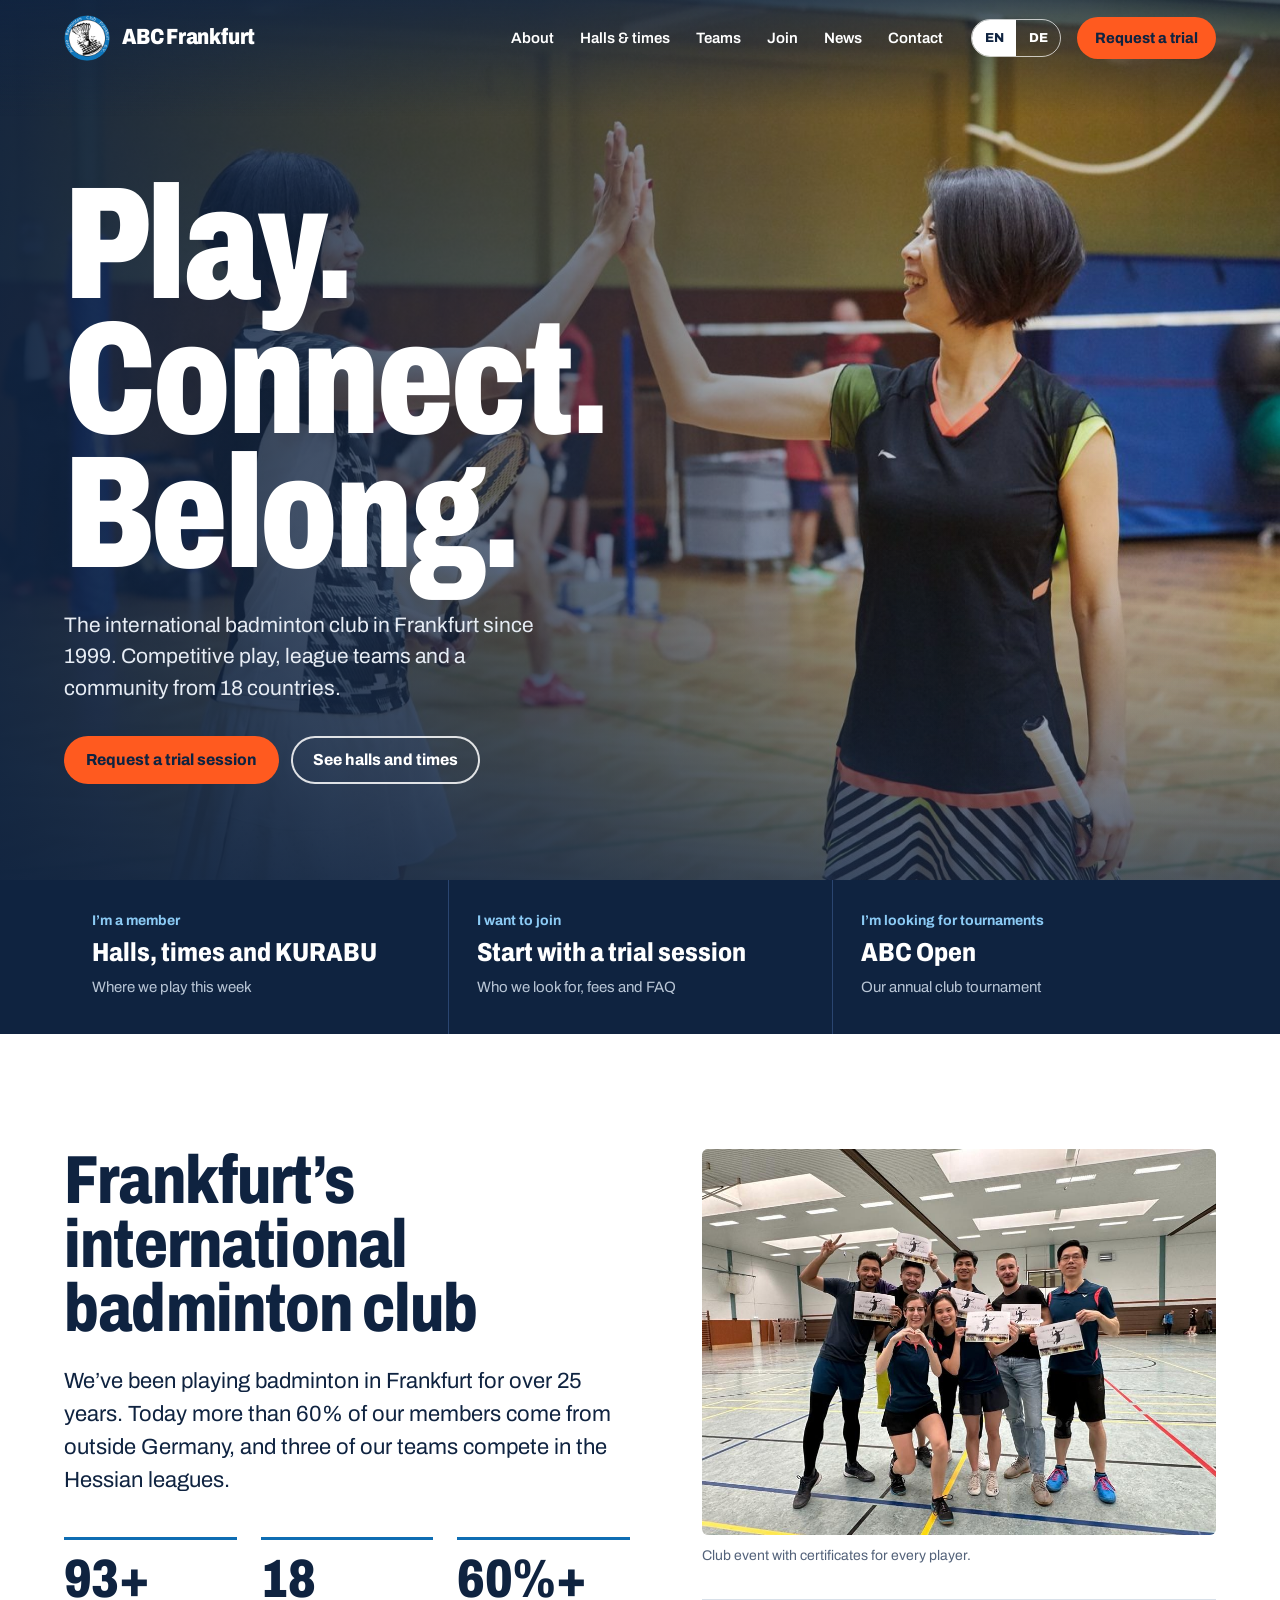
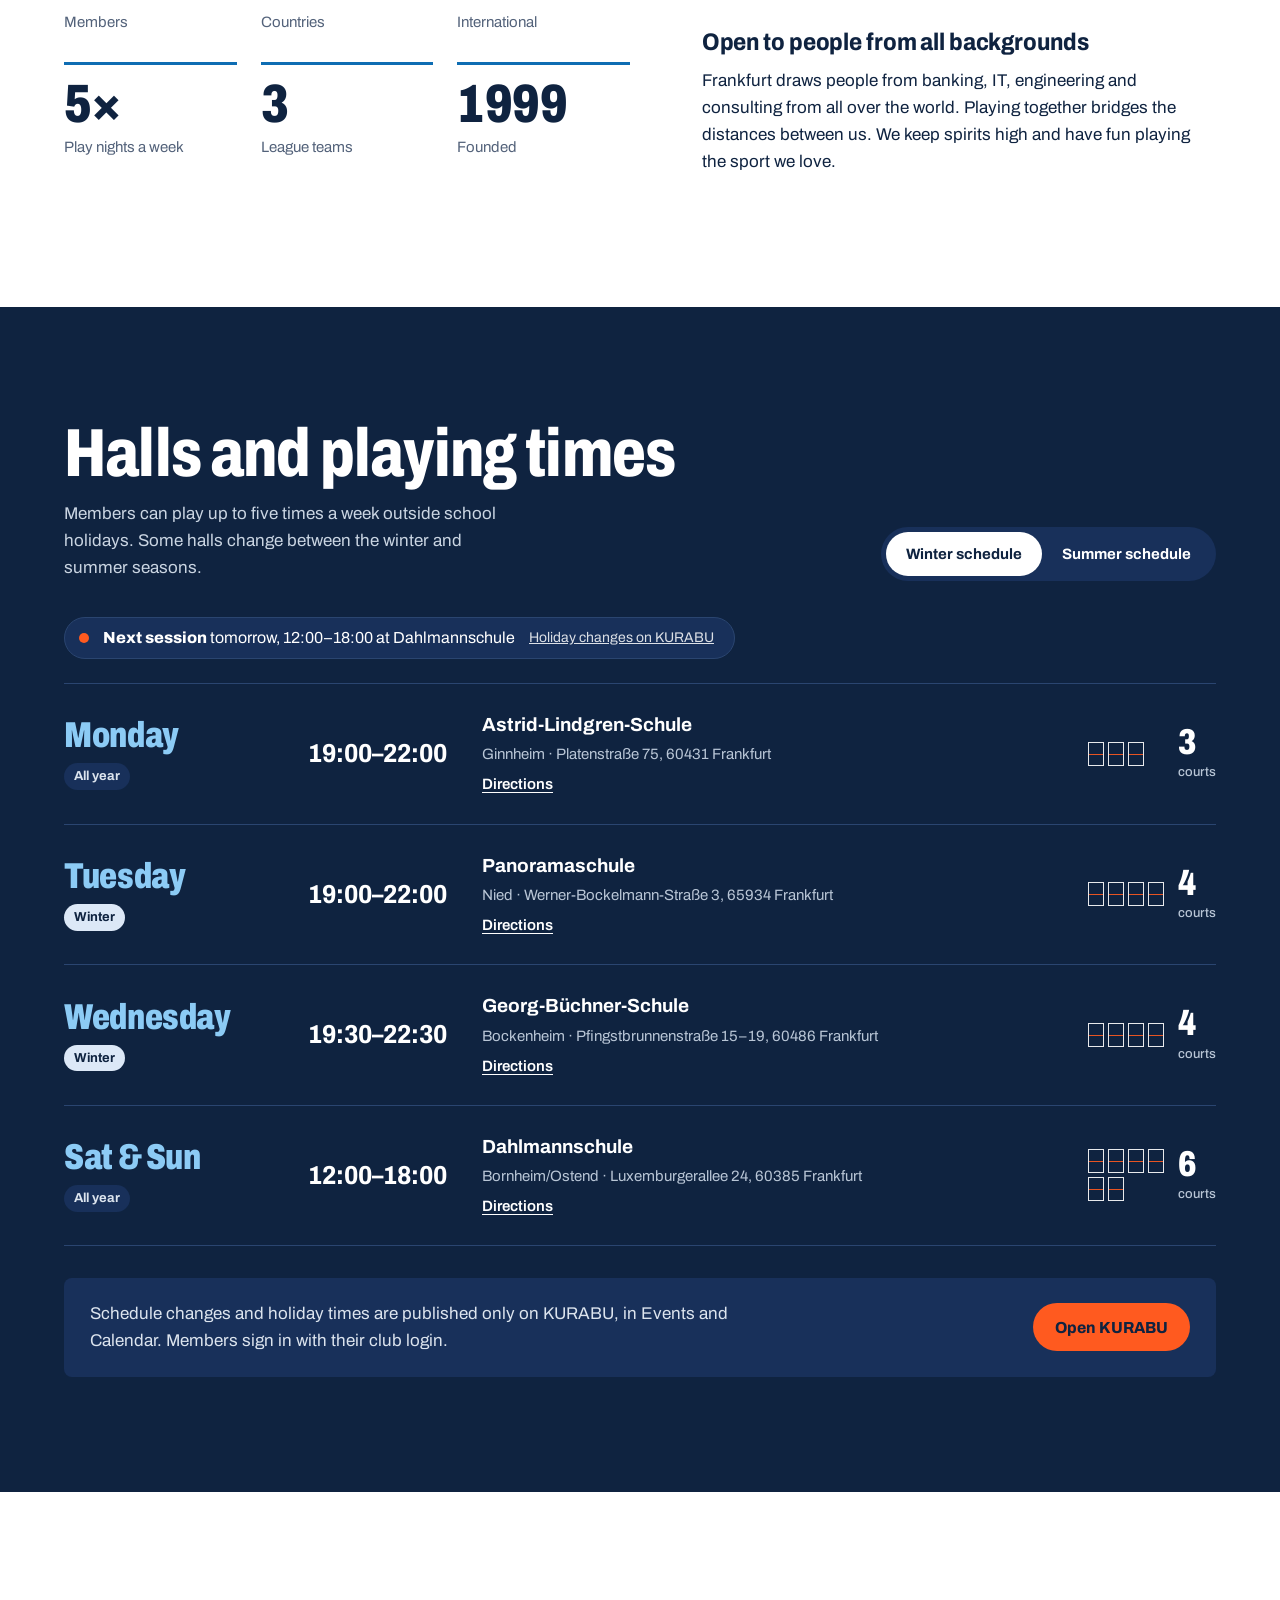
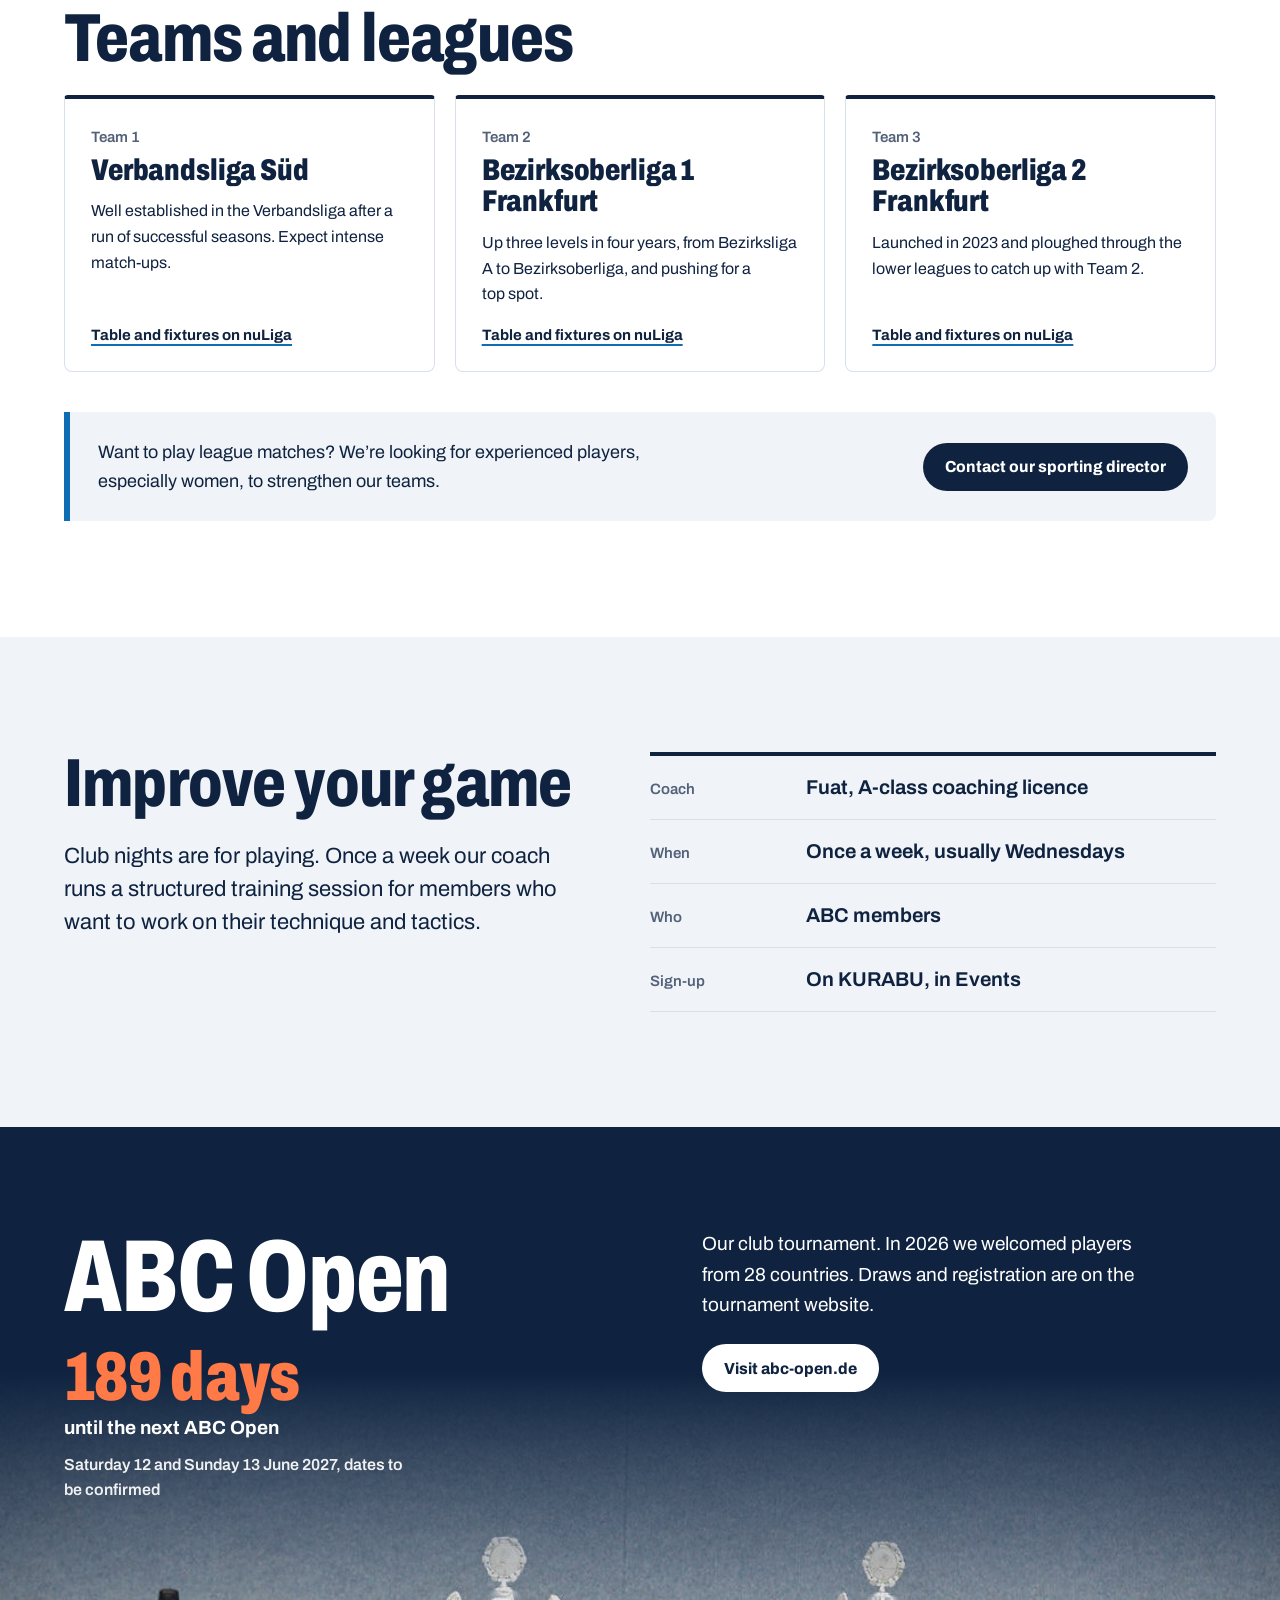
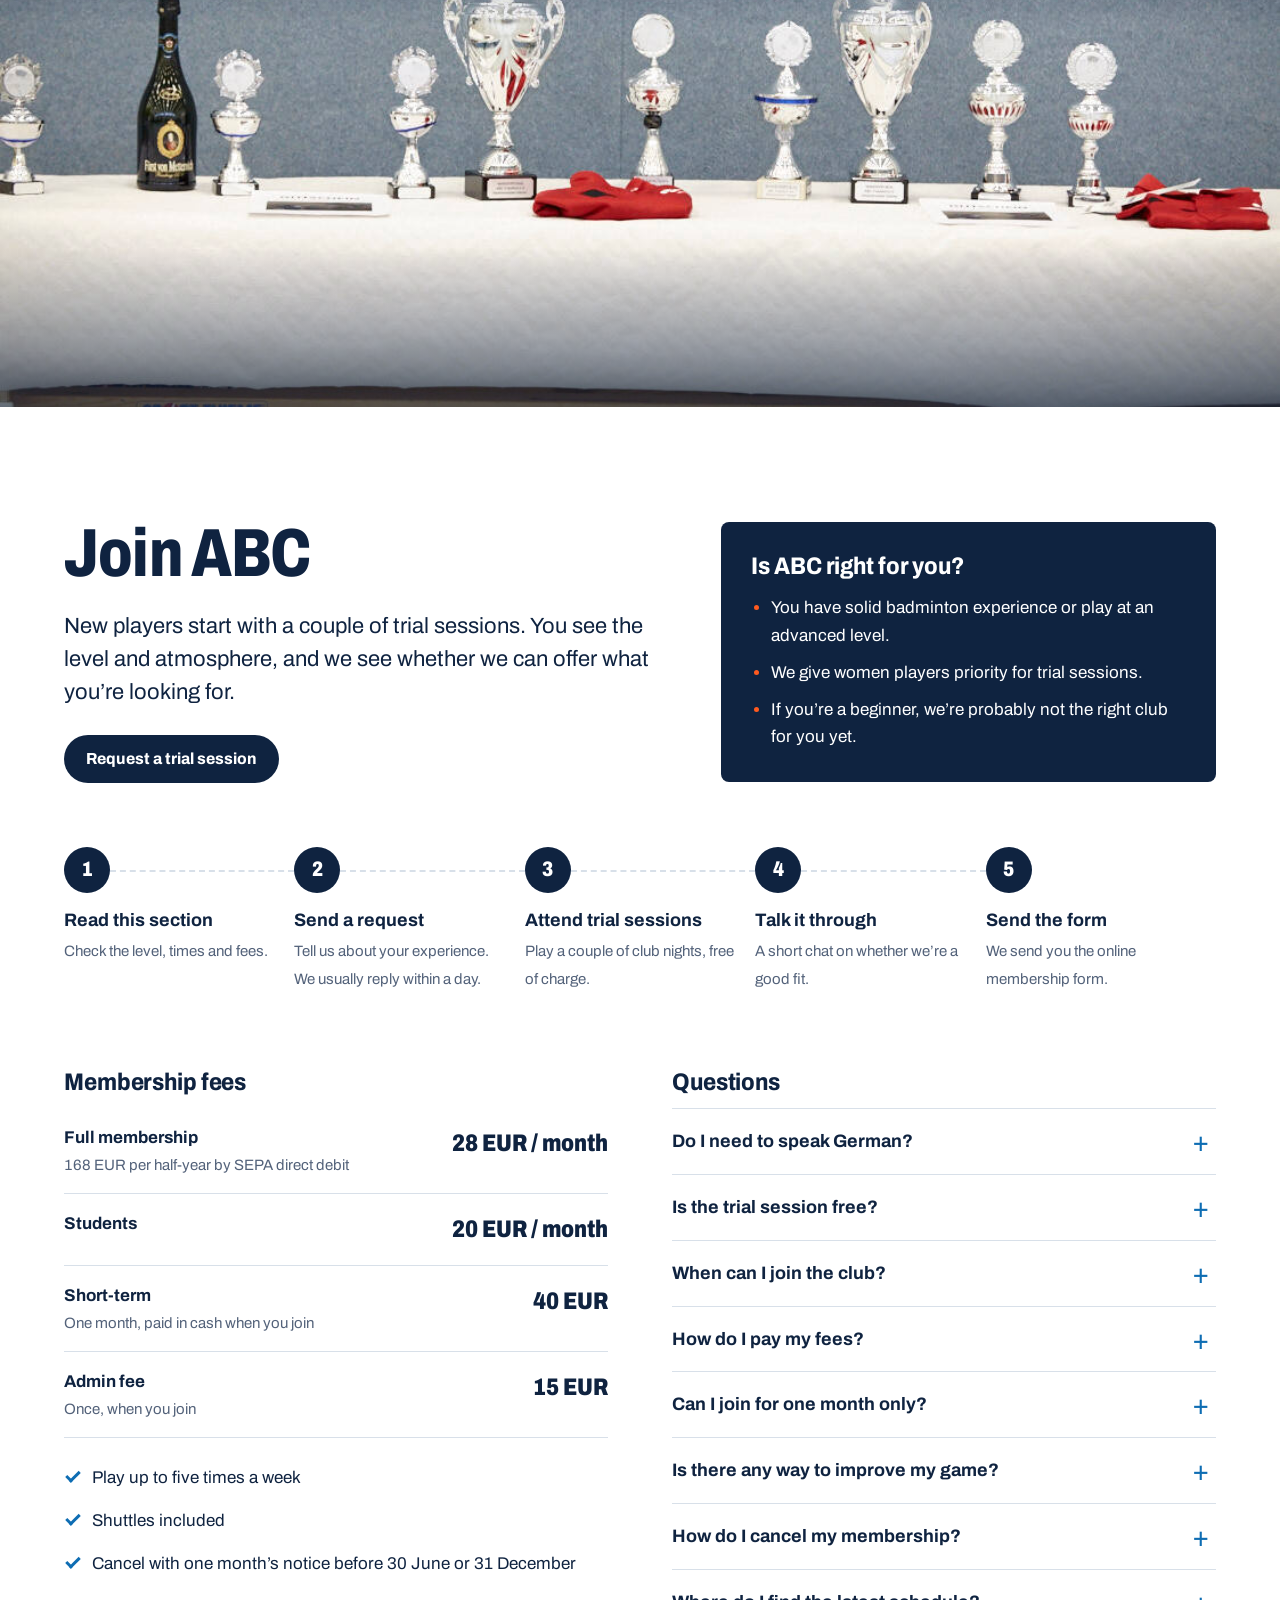
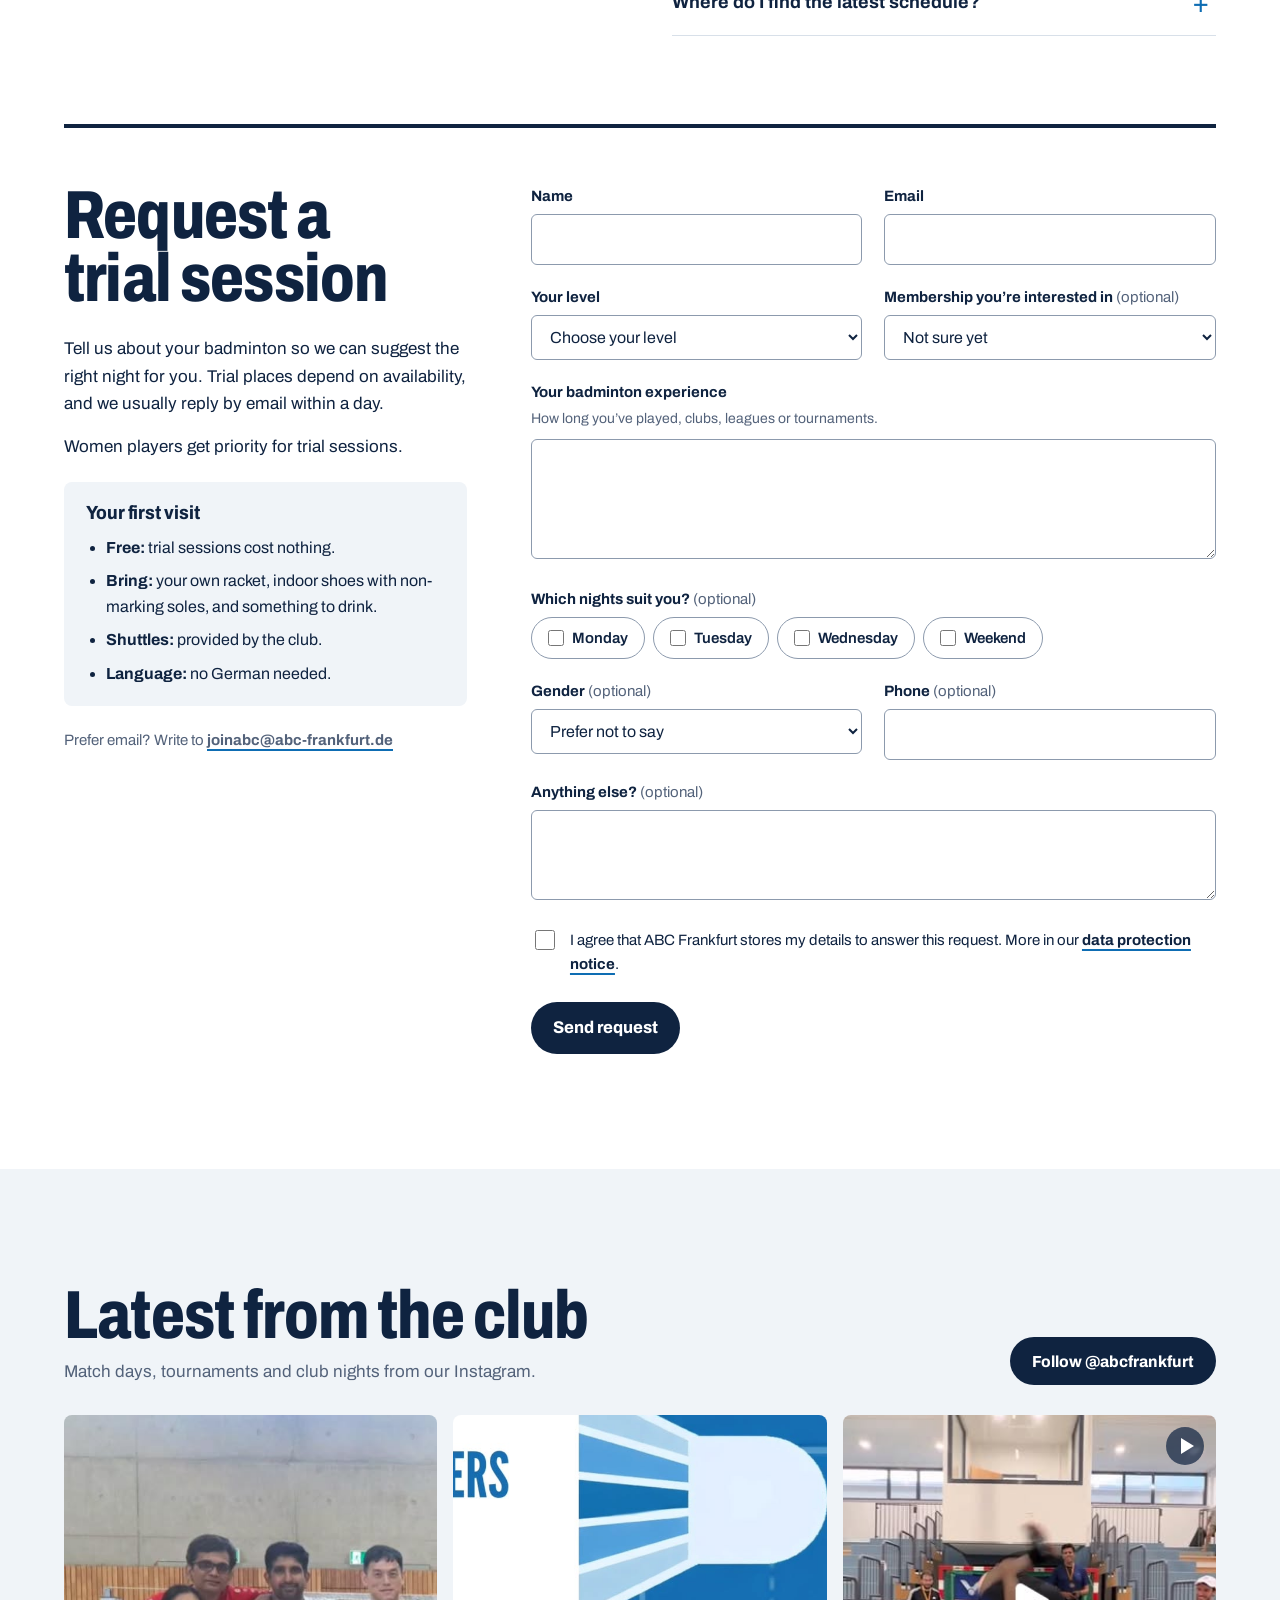
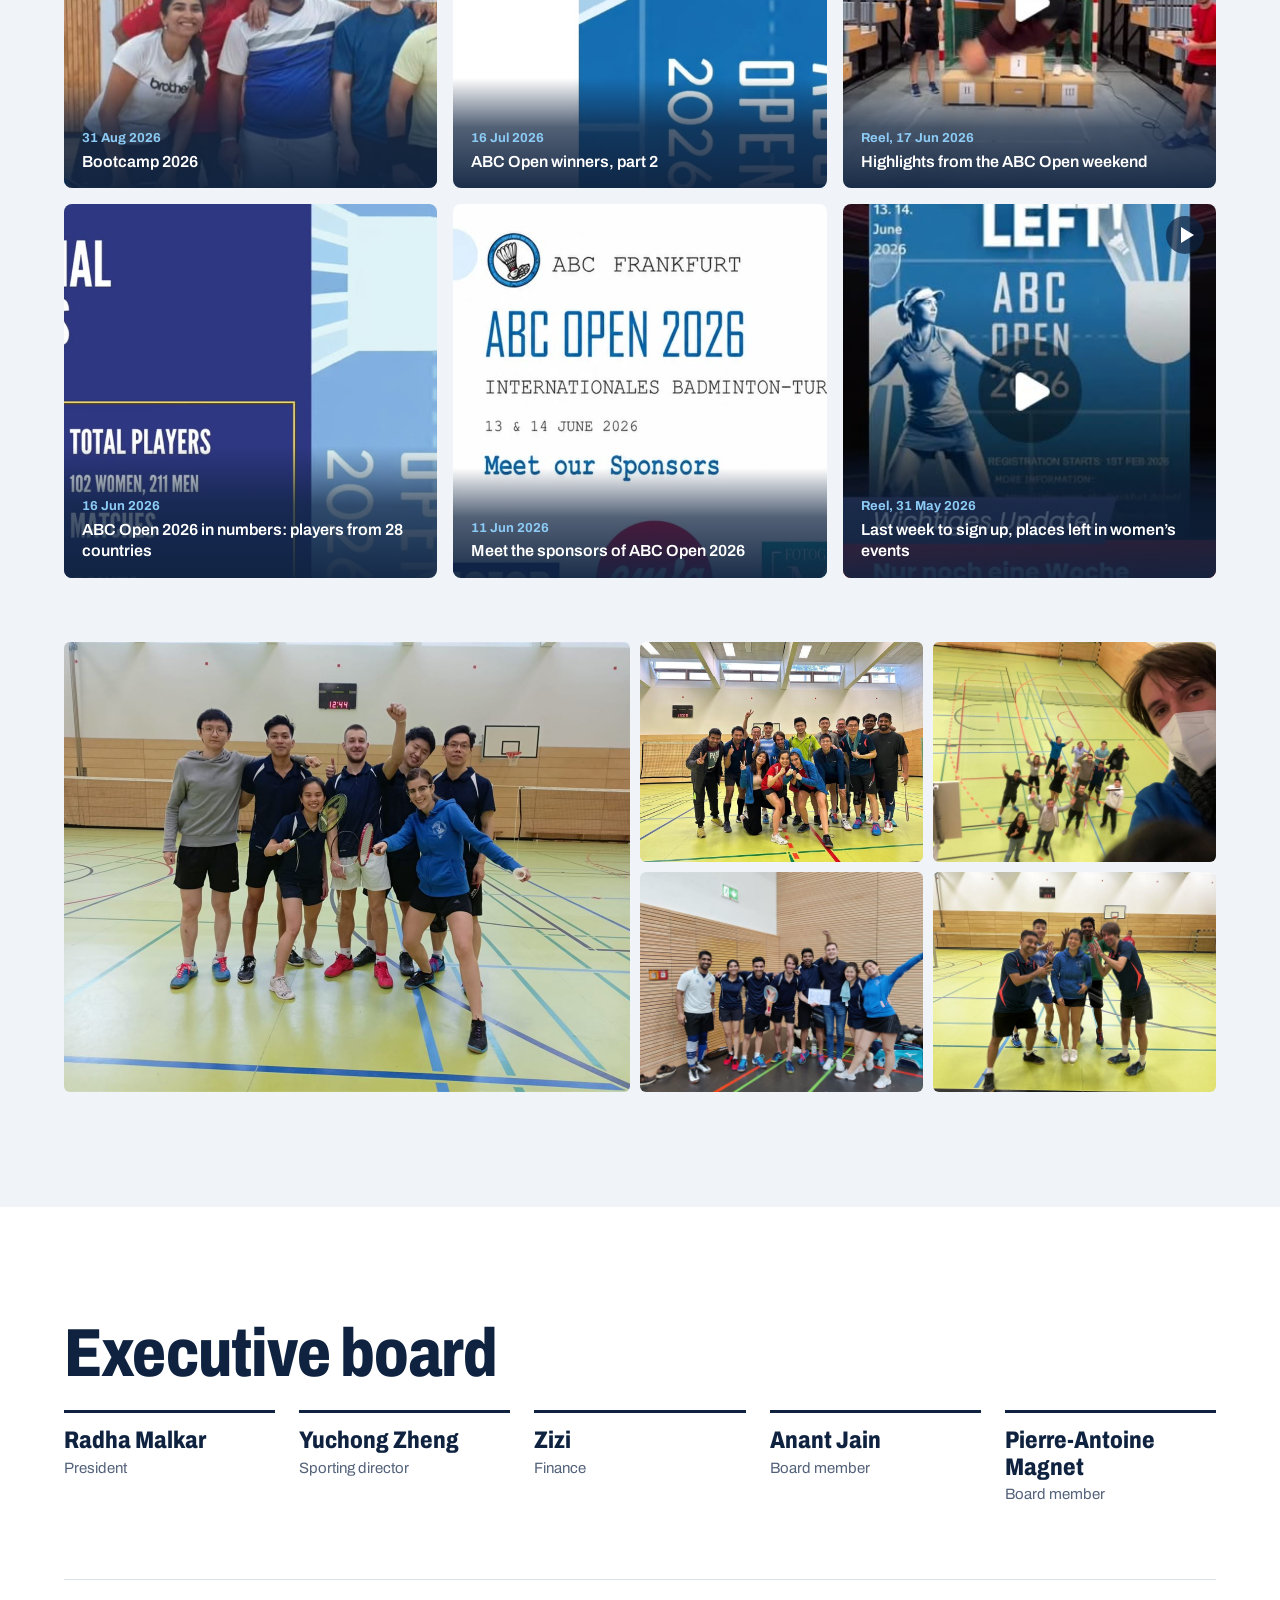
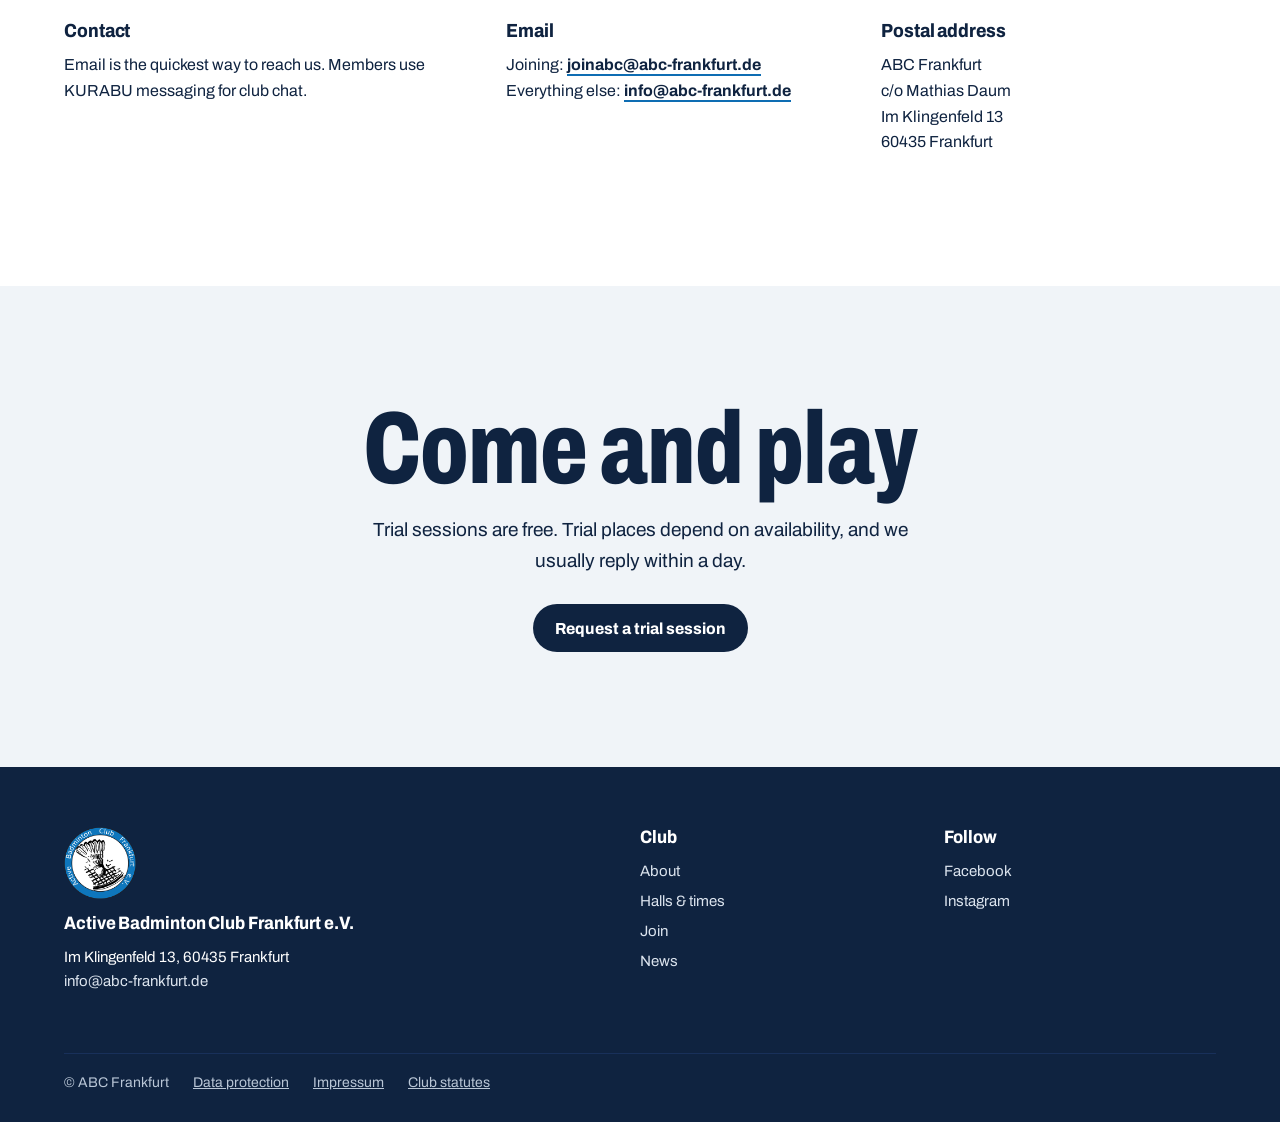
==== commit 0df95595: "ABC Open section: trophies photo under a navy band Co-Authored-By: Claude Opus 5.5 <noreply@anthropi" ====
--- a/site/index.html
+++ b/site/index.html
@@ -157,7 +157,7 @@
 </section>
 
 <section class="open" id="open">
-  <svg class="shuttle" viewBox="0 0 100 110" aria-hidden="true"><path d="M30 64 16 6h68L70 64z" fill="none" stroke="#fff" stroke-width="5" stroke-linejoin="round"/><path d="M40 62 36 8M60 62l4-54M50 62V6" stroke="#fff" stroke-width="3"/><circle cx="50" cy="82" r="20" fill="#fff"/></svg>
+  <img class="open-bg" src="img/abc-open-trophies.jpg" alt="Trophies for the ABC Open winners on a table in the hall" data-alt-de="Pokale für die Siegerinnen und Sieger des ABC Open auf einem Tisch in der Halle" width="1123" height="749" loading="lazy">
   <div class="wrap open-in">
     <div>
       <h2>ABC Open</h2>
@@ -243,7 +243,7 @@
         </div>
         <small><span class="l-en">Prefer email? Write to</span><span class="l-de">Lieber per E-Mail? Schreib an</span> <a class="link" href="mailto:joinabc@abc-frankfurt.de">joinabc@abc-frankfurt.de</a></small>
       </div>
-      <form class="tf" id="trial-form" action="https://formspree.io/f/mjyyvnnv" method="POST">
+      <form class="tf" id="trial-form" action="https://formspree.io/f/mbgopjgr" method="POST">
         <div>
           <label for="tf-name"><span class="l-en">Name</span><span class="l-de">Name</span></label>
           <input id="tf-name" name="name" type="text" autocomplete="name" required>
--- a/site/styles.css
+++ b/site/styles.css
@@ -314,6 +314,14 @@
 .legal-foot{margin-top:0!important;padding-top:0!important;border-top:0!important}
 @media (max-width:640px){.legal-page .brand-txt b{font-size:19px}.back{min-height:38px;padding:7px 14px;font-size:14px}}
 
+/* ---------- ABC Open: trophies photo under a navy band ---------- */
+.open{background:var(--navy);min-height:880px;padding:clamp(64px,8vw,104px) 0;isolation:isolate}
+.open .open-bg{position:absolute;left:0;right:0;bottom:0;width:100%;height:72%;object-fit:cover;object-position:50% 62%;z-index:-2}
+.open::before{content:"";position:absolute;left:0;right:0;bottom:0;height:72%;z-index:-1;background:linear-gradient(180deg,var(--navy) 0%,rgba(15,35,64,.55) 18%,rgba(15,35,64,0) 40%,rgba(15,35,64,0) 75%,rgba(15,35,64,.6) 100%)}
+.open-in{align-items:start}
+.open .cd-line b{color:var(--pop-hi)}
+@media (max-width:1000px){.open{min-height:760px}.open .open-bg,.open::before{height:52%}.open .open-bg{object-position:50% 70%}.open-in{gap:18px}}
+
 /* ---------- Language switch ---------- */
 html[data-lang="de"] .l-en,html[data-lang="en"] .l-de{display:none!important}
 
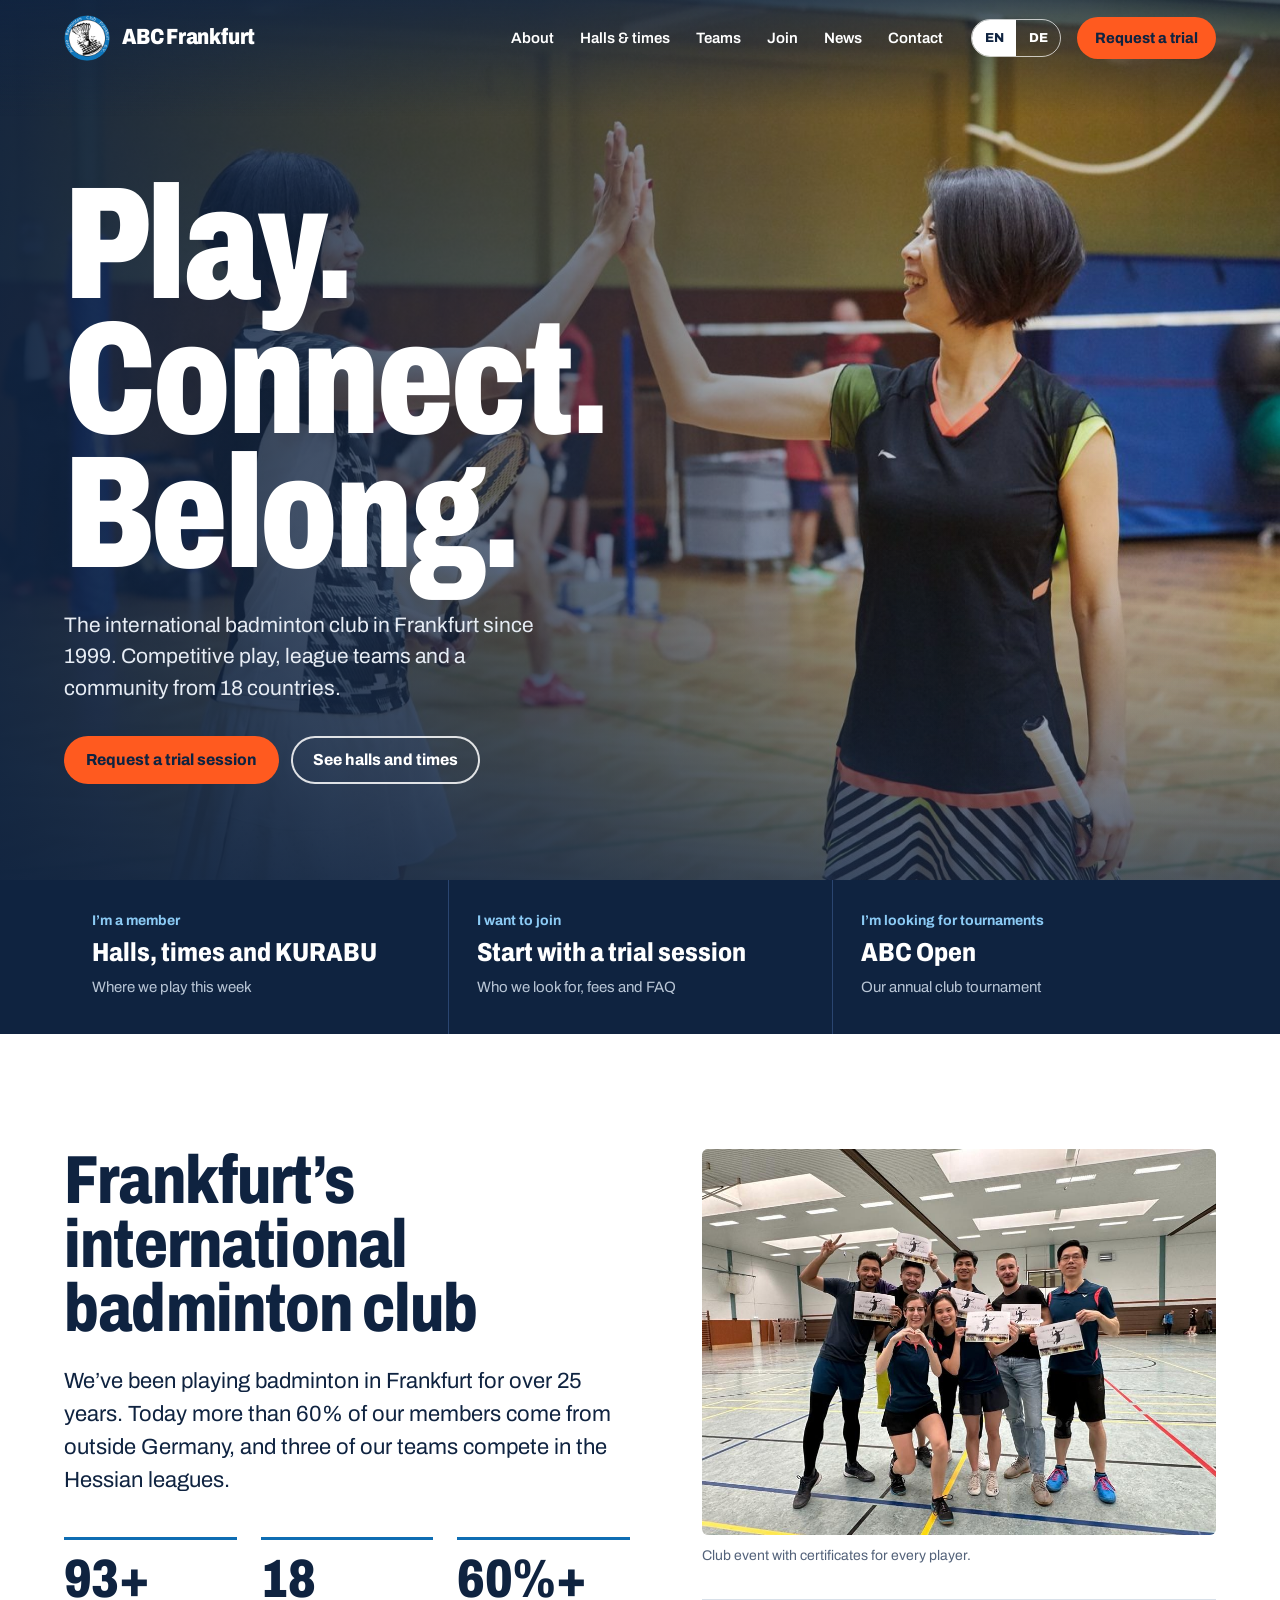
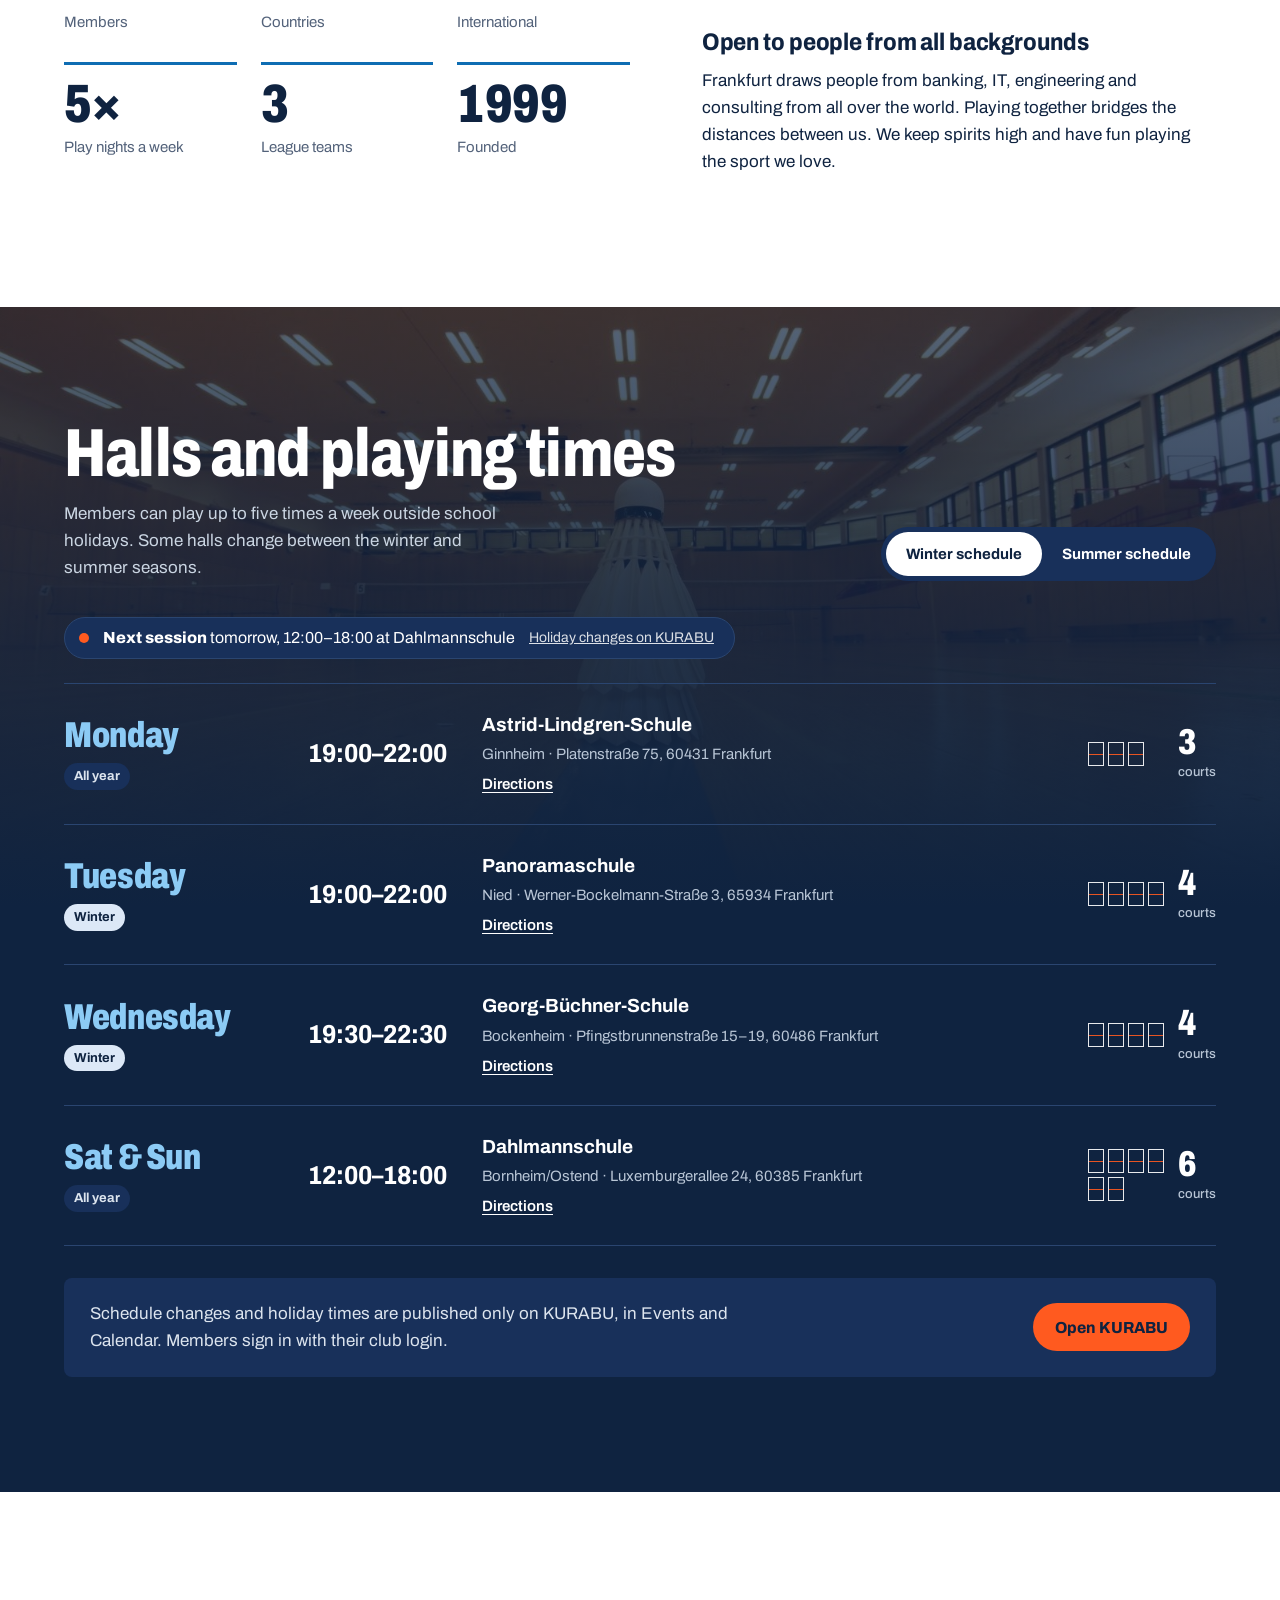
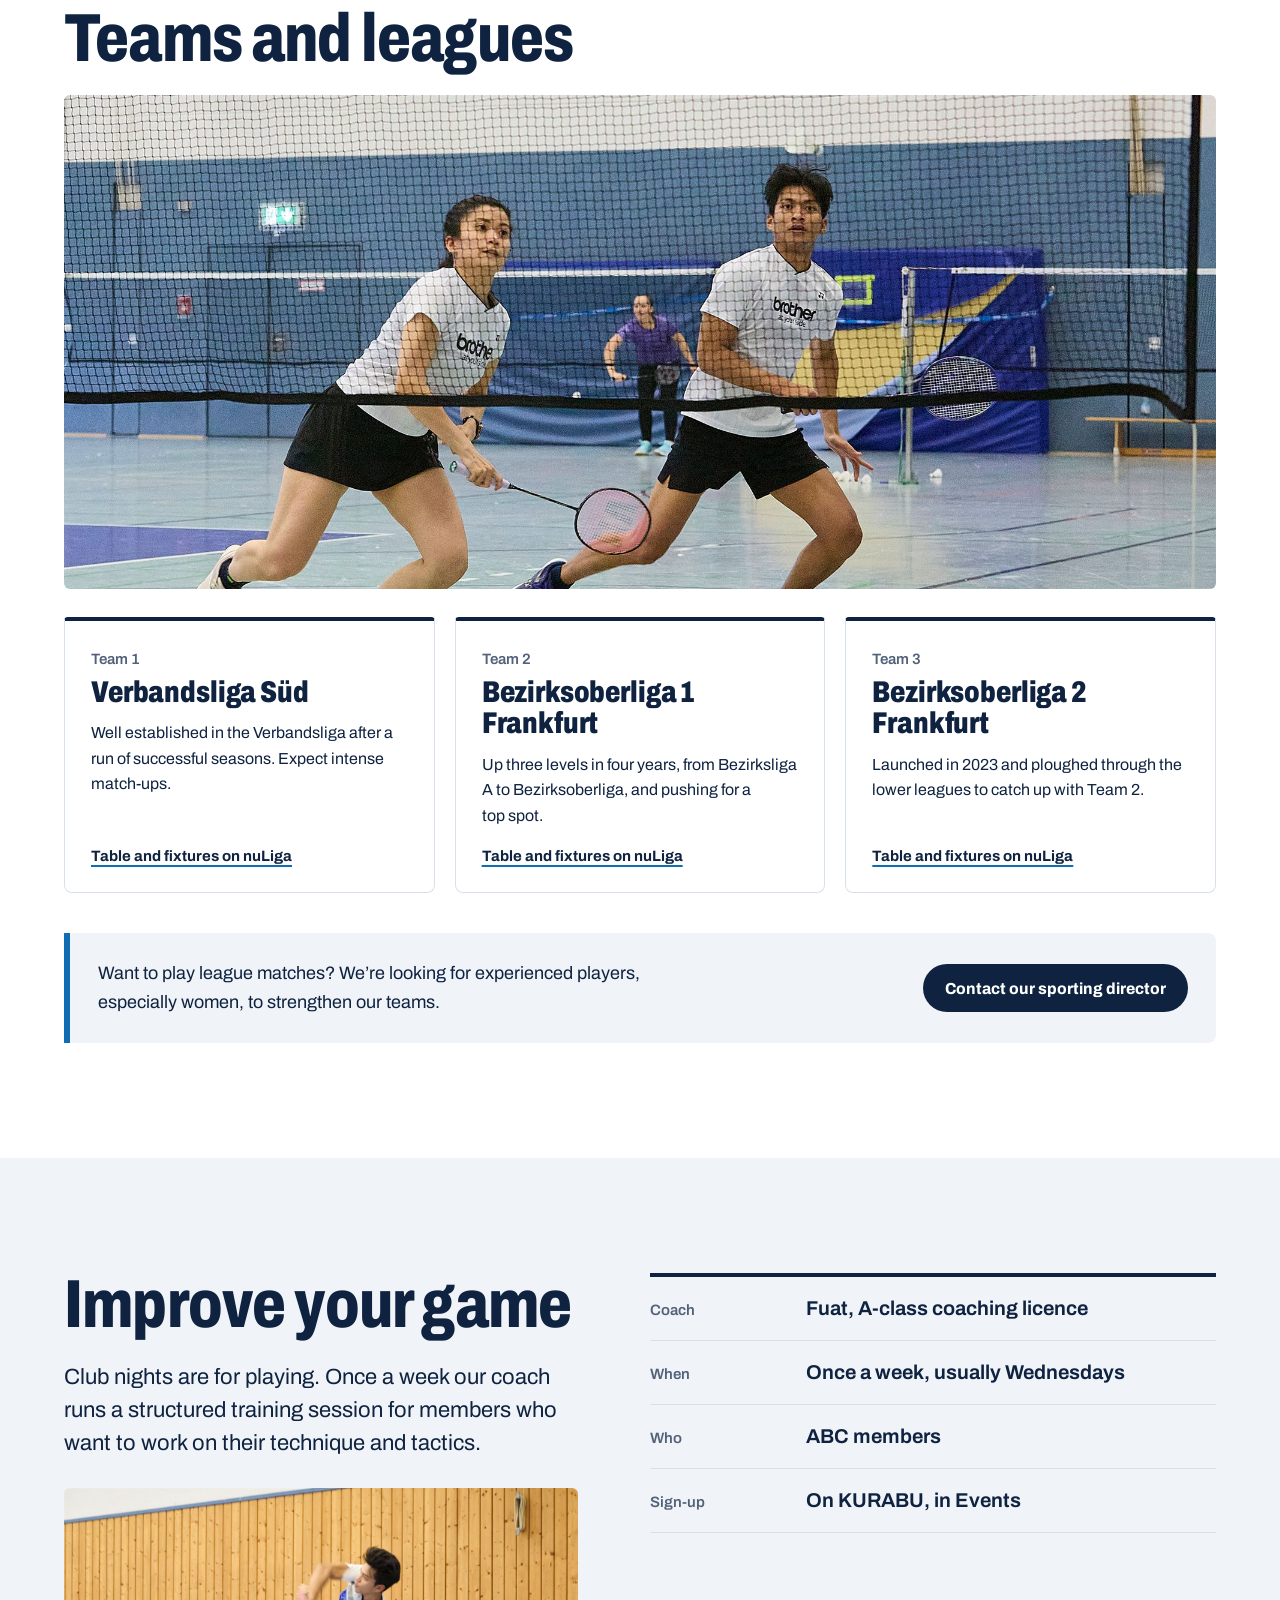
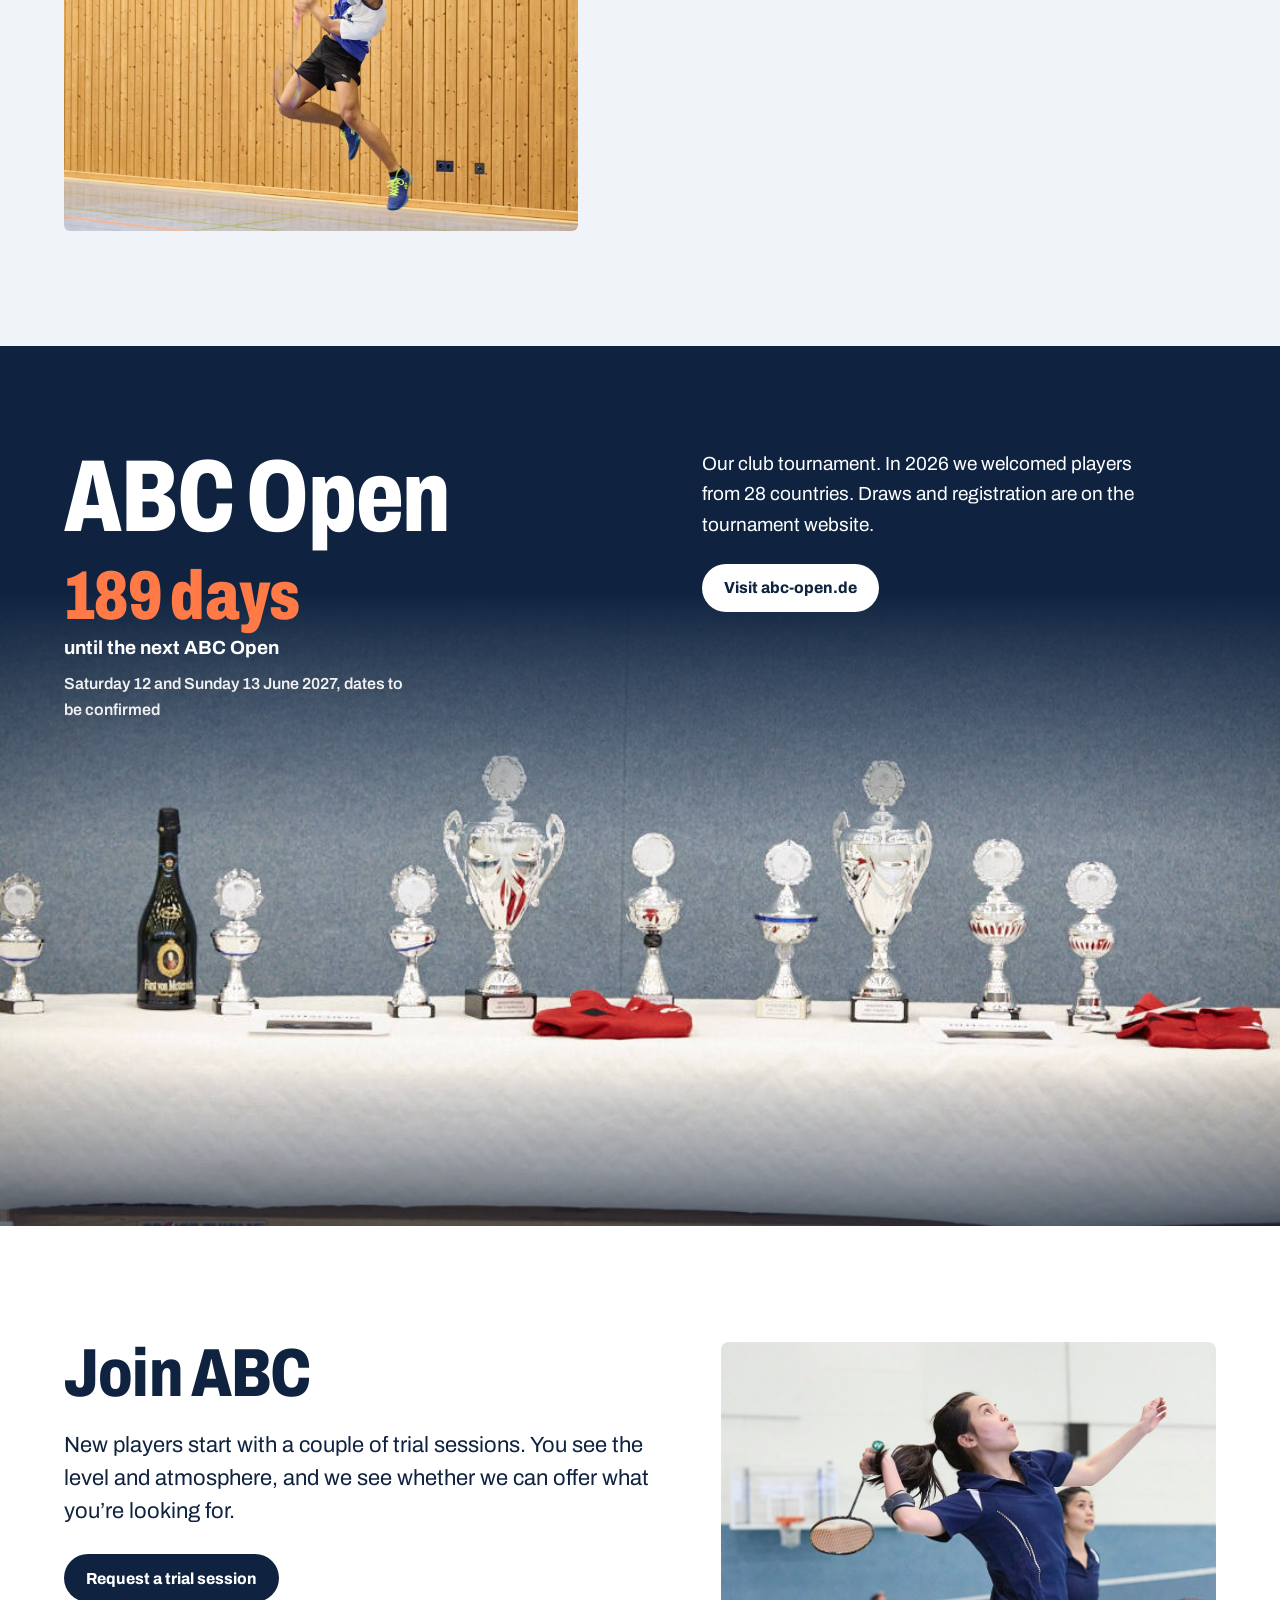
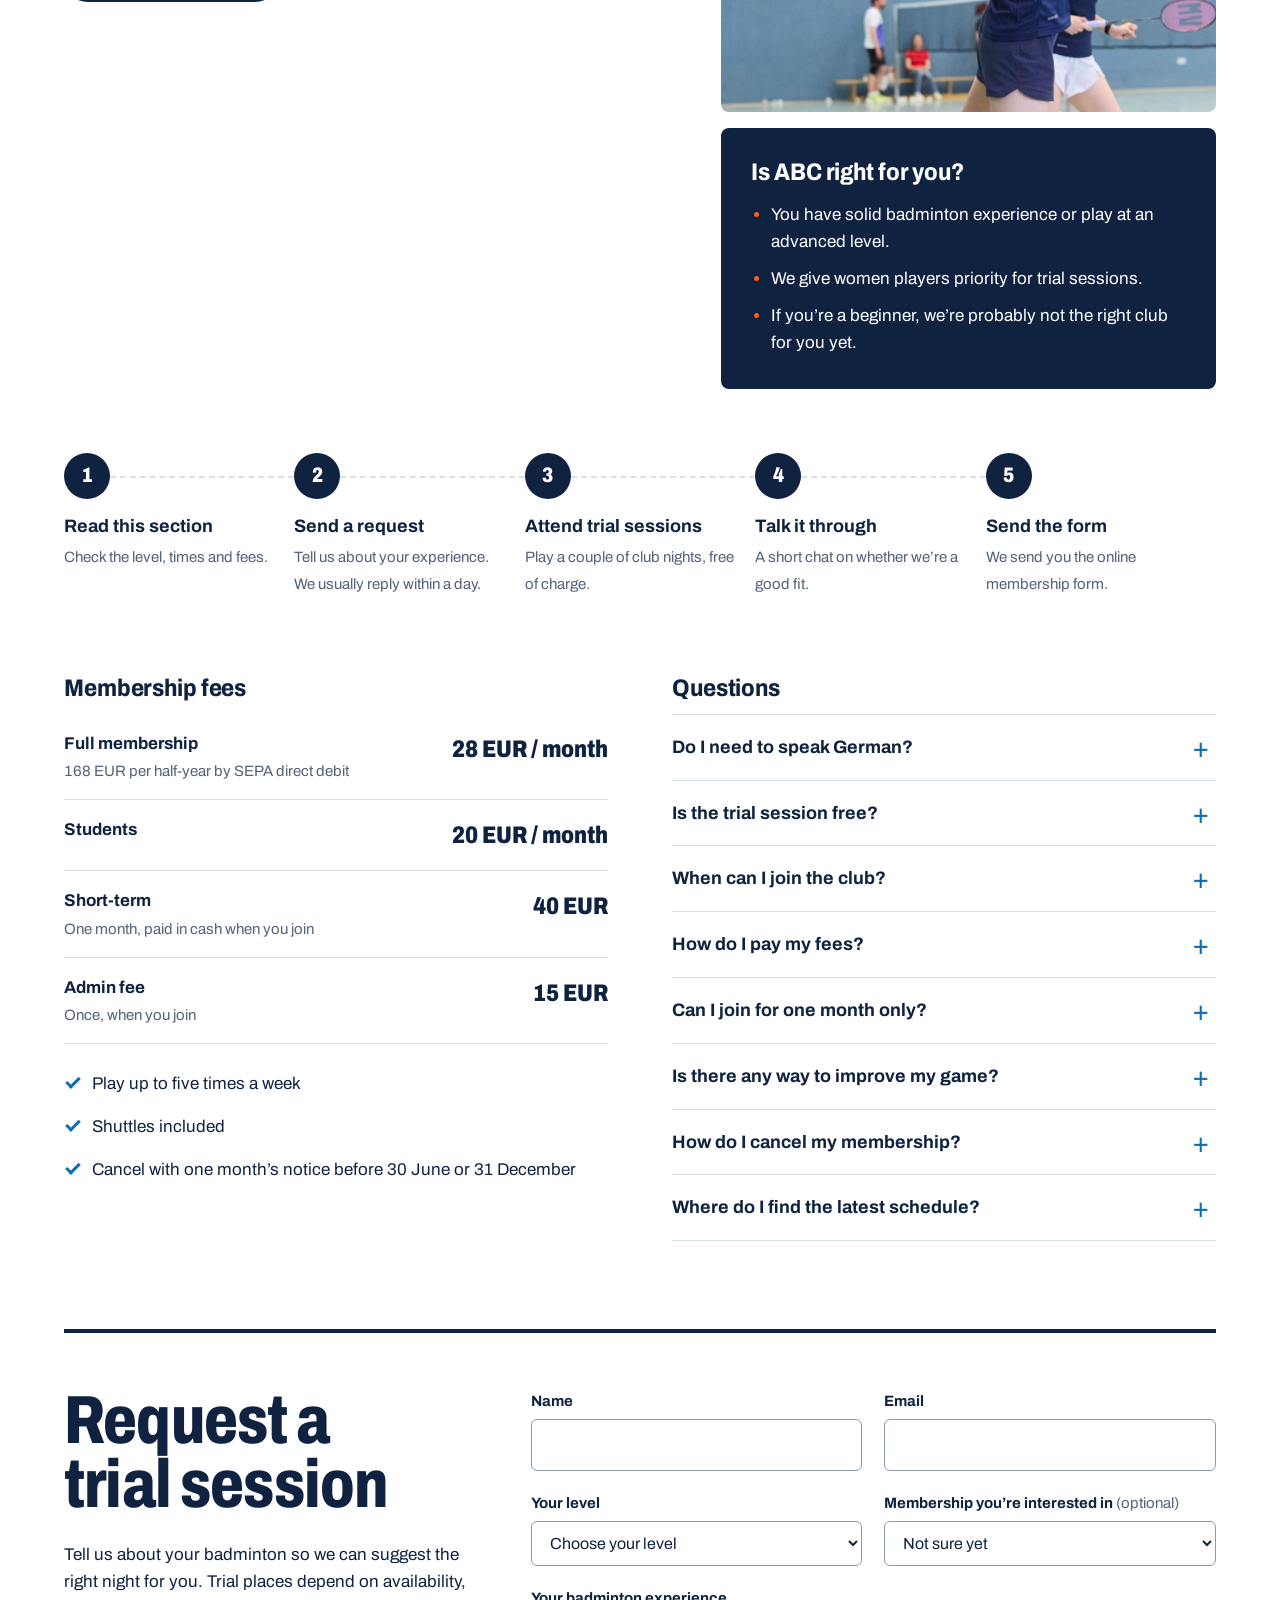
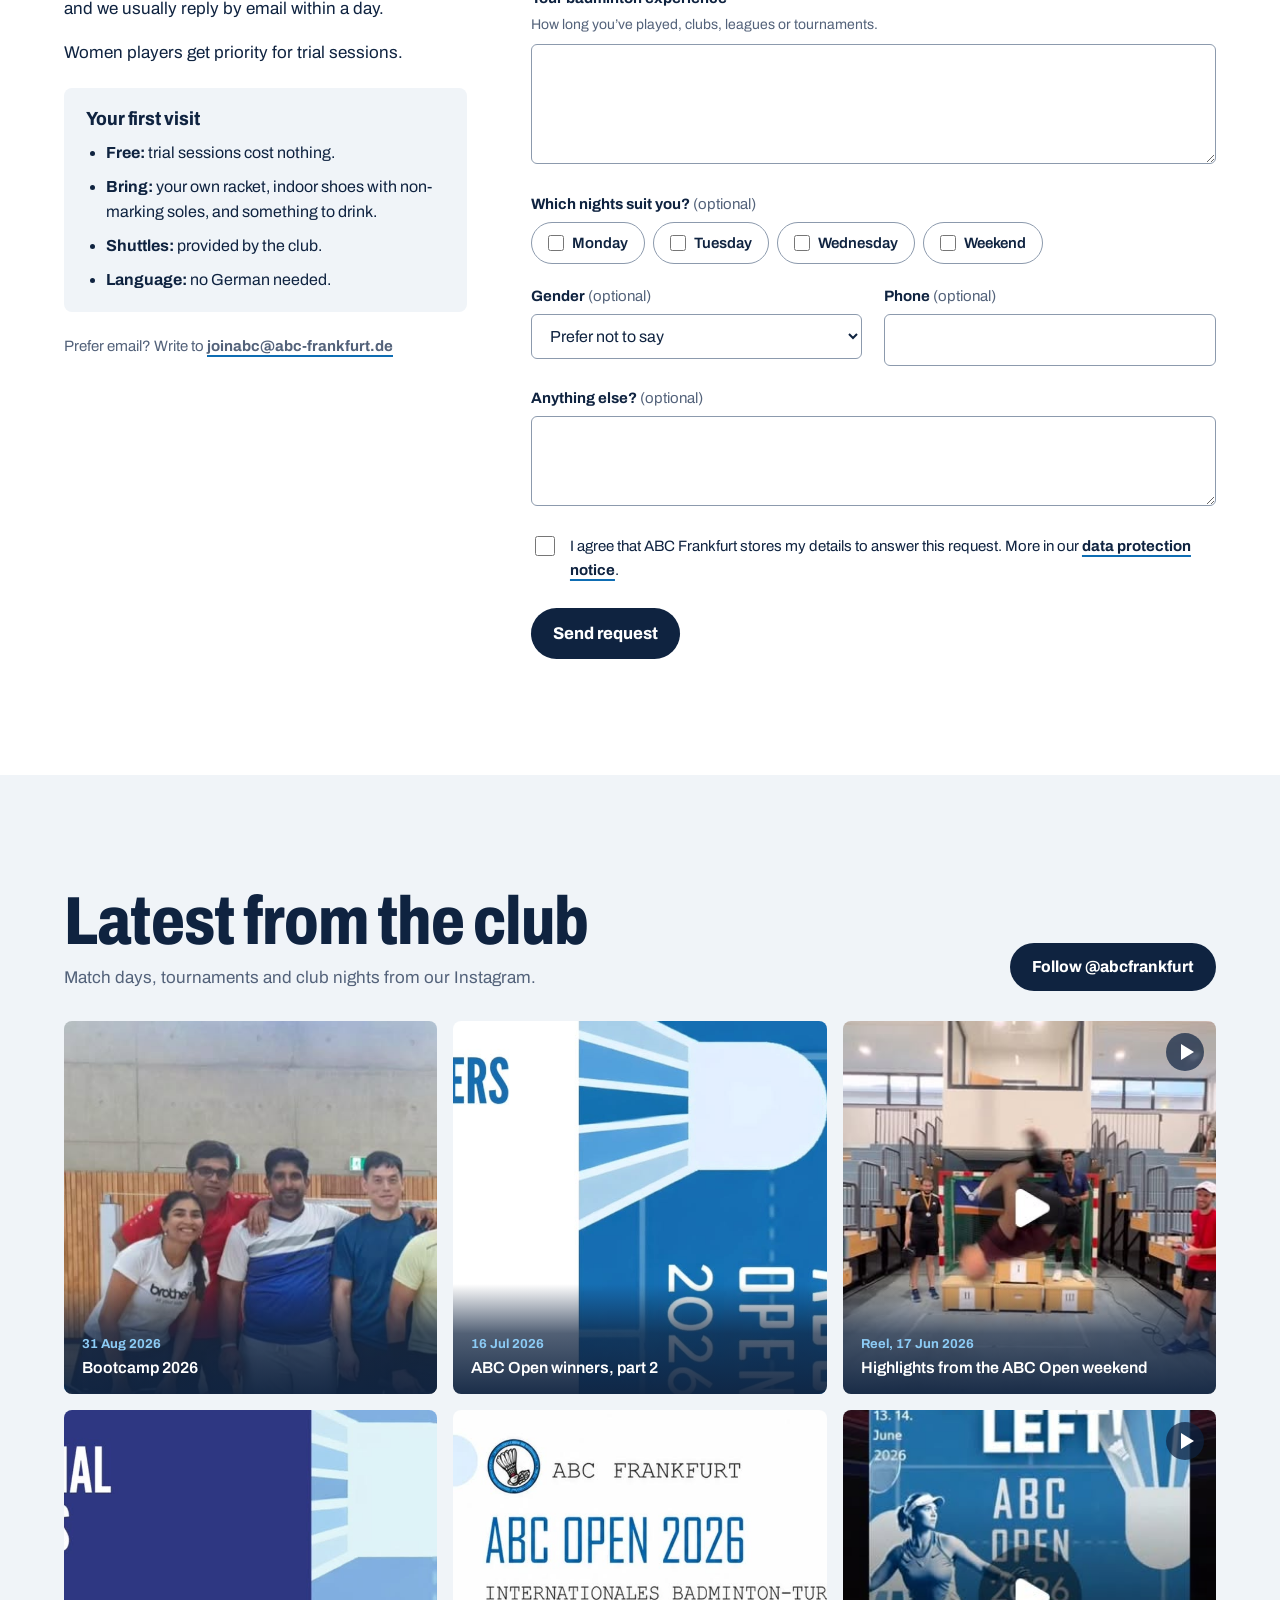
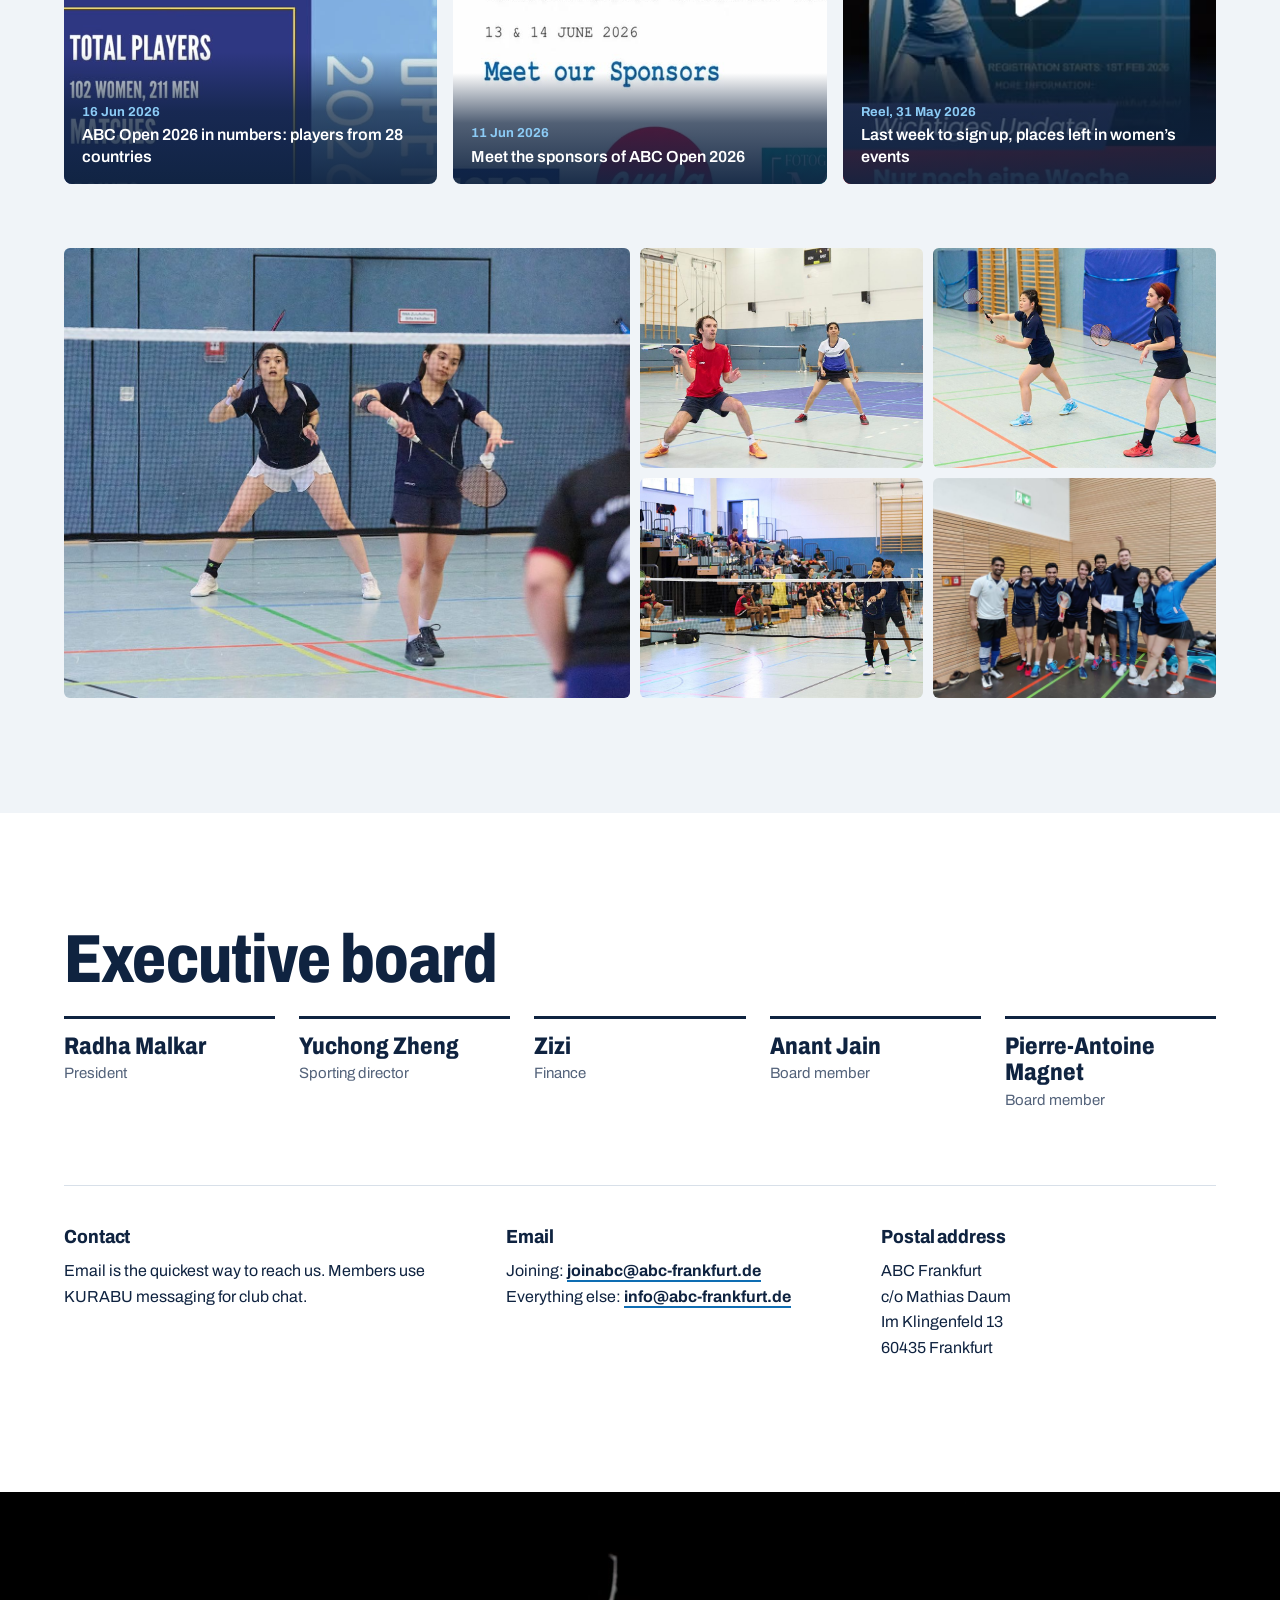
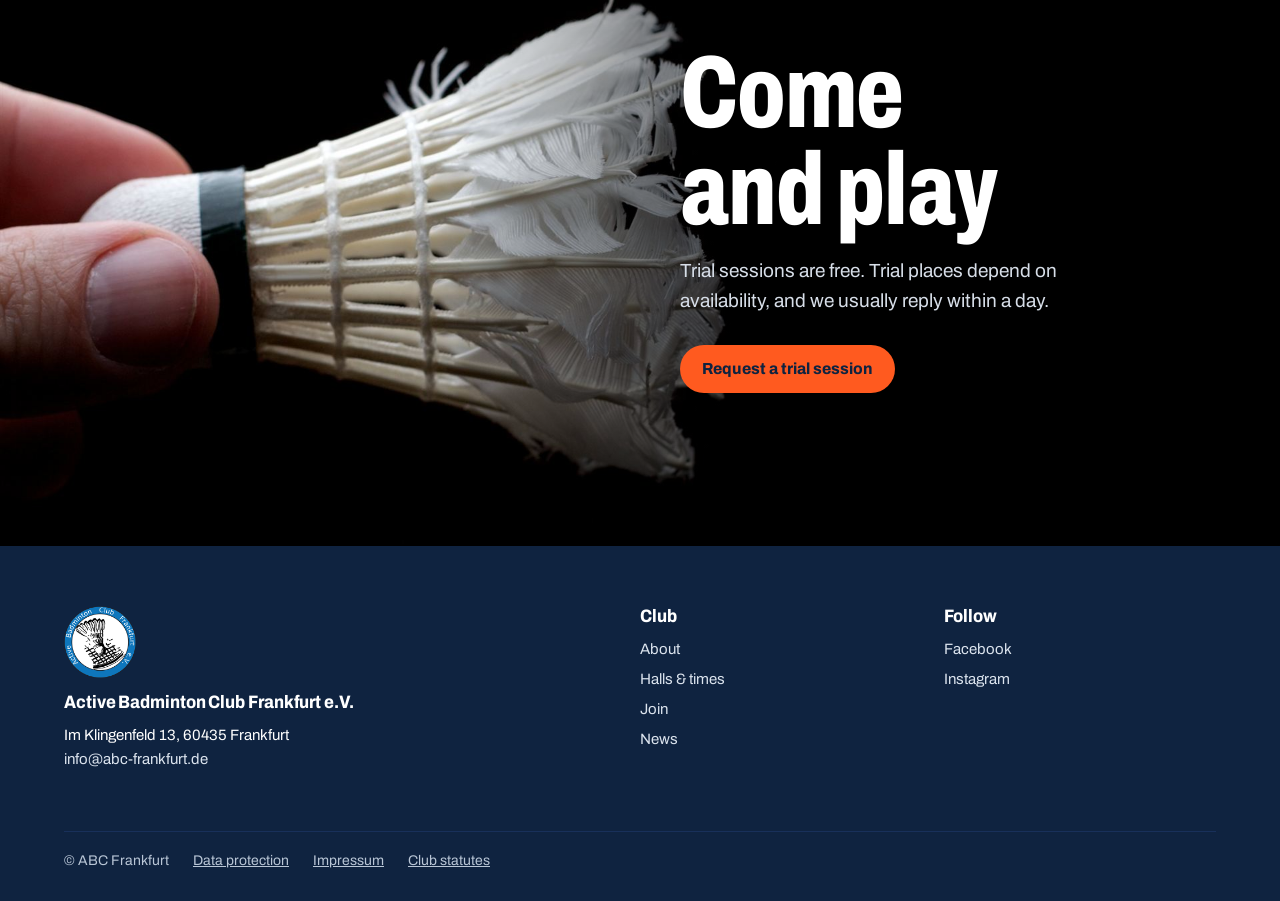
==== commit c6613219: "Add club photos: halls, teams, training, join, gallery and closing section Co-Authored-By: Claude Op" ====
--- a/site/index.html
+++ b/site/index.html
@@ -87,6 +87,7 @@
 </section>
 
 <section class="sec board" id="times">
+  <img class="board-bg" src="img/photos/hall-shuttles.jpg" alt="Shuttlecocks lined up on the floor of an empty sports hall" data-alt-de="Federbälle aufgereiht auf dem Boden einer leeren Sporthalle" loading="lazy">
   <div class="wrap">
     <div class="board-intro">
       <div>
@@ -126,6 +127,7 @@
 <section class="sec" id="teams">
   <div class="wrap">
     <h2><span class="l-en">Teams and leagues</span><span class="l-de">Mannschaften und Ligen</span></h2>
+    <figure class="team-photo"><img class="" src="img/photos/teams-mixed.jpg" alt="Mixed doubles pair ready to return during a league match" data-alt-de="Mixed-Doppel in Abwehrstellung während eines Ligaspiels" loading="lazy"></figure>
     <div class="teams">
       <article class="team"><div class="no"><span class="l-en">Team 1</span><span class="l-de">1. Mannschaft</span></div><p class="league">Verbandsliga Süd</p>
         <p><span class="l-en">Well established in the Verbandsliga after a run of successful seasons. Expect intense match-ups.</span><span class="l-de">Nach mehreren erfolgreichen Spielzeiten fest in der Verbandsliga etabliert. Es warten spannende Duelle.</span></p>
@@ -146,6 +148,7 @@
     <div>
       <h2><span class="l-en">Improve your game</span><span class="l-de">Am eigenen Spiel arbeiten</span></h2>
       <p class="lead"><span class="l-en">Club nights are for playing. Once a week our coach runs a structured training session for members who want to work on their technique and tactics.</span><span class="l-de">Die Vereinsabende sind zum Spielen da. Einmal pro Woche leitet unser Trainer ein strukturiertes Training für Mitglieder, die an Technik und Taktik arbeiten wollen.</span></p>
+      <img class="train-pic" src="img/photos/training-smash.jpg" alt="Player jumping for a smash" data-alt-de="Spieler springt zum Smash" loading="lazy">
     </div>
     <dl class="facts">
       <div><dt><span class="l-en">Coach</span><span class="l-de">Trainer</span></dt><dd><span class="l-en">Fuat, A-class coaching licence</span><span class="l-de">Fuat, A-Trainerlizenz</span></dd></div>
@@ -181,6 +184,8 @@
         <p class="lead"><span class="l-en">New players start with a couple of trial sessions. You see the level and atmosphere, and we see whether we can offer what you’re looking for.</span><span class="l-de">Neue Spielerinnen und Spieler starten mit ein paar Probetrainings. Du lernst Niveau und Atmosphäre kennen, und wir sehen, ob wir dir bieten können, was du suchst.</span></p>
         <a class="btn navy" href="#trial"><span class="l-en">Request a trial session</span><span class="l-de">Probetraining anfragen</span></a>
       </div>
+      <div class="join-side">
+      <img class="join-pic" src="img/photos/join-overhead.jpg" alt="Player playing an overhead shot in a doubles match" data-alt-de="Spielerin schlägt im Doppel einen Überkopfball" loading="lazy">
       <aside class="fit">
         <h3><span class="l-en">Is ABC right for you?</span><span class="l-de">Passt ABC zu dir?</span></h3>
         <ul>
@@ -189,6 +194,7 @@
           <li><span class="l-en">If you’re a beginner, we’re probably not the right club for you yet.</span><span class="l-de">Für Anfängerinnen und Anfänger sind wir wahrscheinlich noch nicht der richtige Verein.</span></li>
         </ul>
       </aside>
+      </div>
     </div>
 
     <ol class="steps" aria-label="How to join" data-aria-de="So wirst du Mitglied">
@@ -337,11 +343,11 @@
       <a class="ig-tile" href="https://www.instagram.com/reel/DZA3fO8IaR_/"><img src="img/instagram/DZA3fO8IaR_.jpg" alt="" width="361" height="640" loading="lazy"><span class="play" aria-hidden="true"></span><span class="cap"><small><span class="l-en">Reel, 31 May 2026</span><span class="l-de">Reel, 31. Mai 2026</span></small><span class="l-en">Last week to sign up, places left in women’s events</span><span class="l-de">Letzte Anmeldewoche, noch Plätze in den Damenkategorien</span></span></a>
     </div>
     <div class="gallery" aria-label="Photo gallery" data-aria-de="Fotogalerie">
-      <img src="img/gallery/gallery-1.jpg" alt="ABC members at a tournament" data-alt-de="ABC-Mitglieder bei einem Turnier" loading="lazy">
-      <img src="img/gallery/gallery-2.jpg" alt="Players on court" data-alt-de="Spielerinnen und Spieler auf dem Feld" loading="lazy">
-      <img src="img/gallery/gallery-3.jpg" alt="Club night" data-alt-de="Vereinsabend" loading="lazy">
+      <img src="img/photos/gallery-doubles-net.jpg" alt="Women’s doubles pair at the net" data-alt-de="Damendoppel am Netz" loading="lazy">
+      <img src="img/photos/gallery-mixed-rally.jpg" alt="Mixed doubles rally" data-alt-de="Ballwechsel im Mixed" loading="lazy">
+      <img src="img/photos/gallery-doubles-ready.jpg" alt="Doubles pair ready for the serve" data-alt-de="Doppelpaar bereit für den Aufschlag" loading="lazy">
+      <img src="img/photos/gallery-match-crowd.jpg" alt="Doubles match with players watching from the stands" data-alt-de="Doppelspiel mit Zuschauern auf der Tribüne" loading="lazy">
       <img src="img/gallery/gallery-4.jpg" alt="Team photo" data-alt-de="Mannschaftsfoto" loading="lazy">
-      <img src="img/gallery/gallery-5.jpg" alt="Members after a match" data-alt-de="Mitglieder nach einem Spiel" loading="lazy">
     </div>
   </div>
 </section>
@@ -365,6 +371,7 @@
 </section>
 
 <section class="final">
+  <img class="final-bg" src="img/photos/final-shuttle.jpg" alt="" loading="lazy">
   <div class="wrap">
     <h2><span class="l-en">Come and play</span><span class="l-de">Komm vorbei und spiel mit</span></h2>
     <p><span class="l-en">Trial sessions are free. Trial places depend on availability, and we usually reply within a day.</span><span class="l-de">Probetrainings sind kostenlos. Wir vergeben Plätze je nach Verfügbarkeit und antworten meist innerhalb eines Tages.</span></p>
--- a/site/styles.css
+++ b/site/styles.css
@@ -322,6 +322,35 @@
 .open .cd-line b{color:var(--pop-hi)}
 @media (max-width:1000px){.open{min-height:760px}.open .open-bg,.open::before{height:52%}.open .open-bg{object-position:50% 70%}.open-in{gap:18px}}
 
+/* ---------- Club photos (2026 set) ---------- */
+/* Halls & times: the hall photo fades into the navy board */
+.board{position:relative;overflow:hidden;isolation:isolate}
+.board-bg{position:absolute;left:0;right:0;top:0;width:100%;height:600px;object-fit:cover;object-position:50% 55%;z-index:-2;opacity:.55}
+.board::before{content:"";position:absolute;left:0;right:0;top:0;height:600px;z-index:-1;background:linear-gradient(180deg,rgba(15,35,64,.45) 0%,rgba(15,35,64,.8) 55%,var(--navy) 100%)}
+/* Teams: one wide match photo */
+.team-photo{margin:0 0 28px;overflow:hidden;border-radius:6px;aspect-ratio:21/9;background:var(--mist)}
+.team-photo img{width:100%;height:100%;object-fit:cover;object-position:50% 42%}
+/* Training: the smash under the intro */
+.train-pic{width:100%;aspect-ratio:3/2;object-fit:cover;object-position:60% 40%;border-radius:6px;margin-top:28px}
+/* Join: overhead shot above "Is ABC right for you?" */
+.join-side{display:flex;flex-direction:column;gap:16px;min-width:0}
+.join-pic{width:100%;aspect-ratio:4/3;object-fit:cover;object-position:50% 28%;border-radius:8px}
+/* Closing call to action on the shuttle-on-black photo */
+.final{position:relative;overflow:hidden;isolation:isolate;background:#000;color:#fff;text-align:left;padding:clamp(96px,12vw,168px) 0}
+.final-bg{position:absolute;inset:0;width:100%;height:100%;object-fit:cover;object-position:28% 50%;z-index:-2}
+.final::before{content:"";position:absolute;inset:0;z-index:-1;background:linear-gradient(90deg,rgba(0,0,0,0) 35%,rgba(0,0,0,.7) 62%)}
+.final .wrap{display:flex;flex-direction:column;align-items:flex-start;padding-left:max(var(--gut),50%)}
+.final h2{color:#fff}
+.final p{margin:0 0 28px;color:#D7DEE8;max-width:40ch}
+.final .btn.navy{background:var(--pop);color:var(--navy)}.final .btn.navy:hover{background:var(--pop-hi)}
+@media (max-width:760px){
+  .team-photo{aspect-ratio:16/10}
+  .final{padding:300px 0 64px}
+  .final-bg{object-position:22% 30%}
+  .final::before{background:linear-gradient(180deg,rgba(0,0,0,0) 20%,rgba(0,0,0,.85) 62%)}
+  .final .wrap{padding-left:var(--gut)}
+}
+
 /* ---------- Language switch ---------- */
 html[data-lang="de"] .l-en,html[data-lang="en"] .l-de{display:none!important}
 
